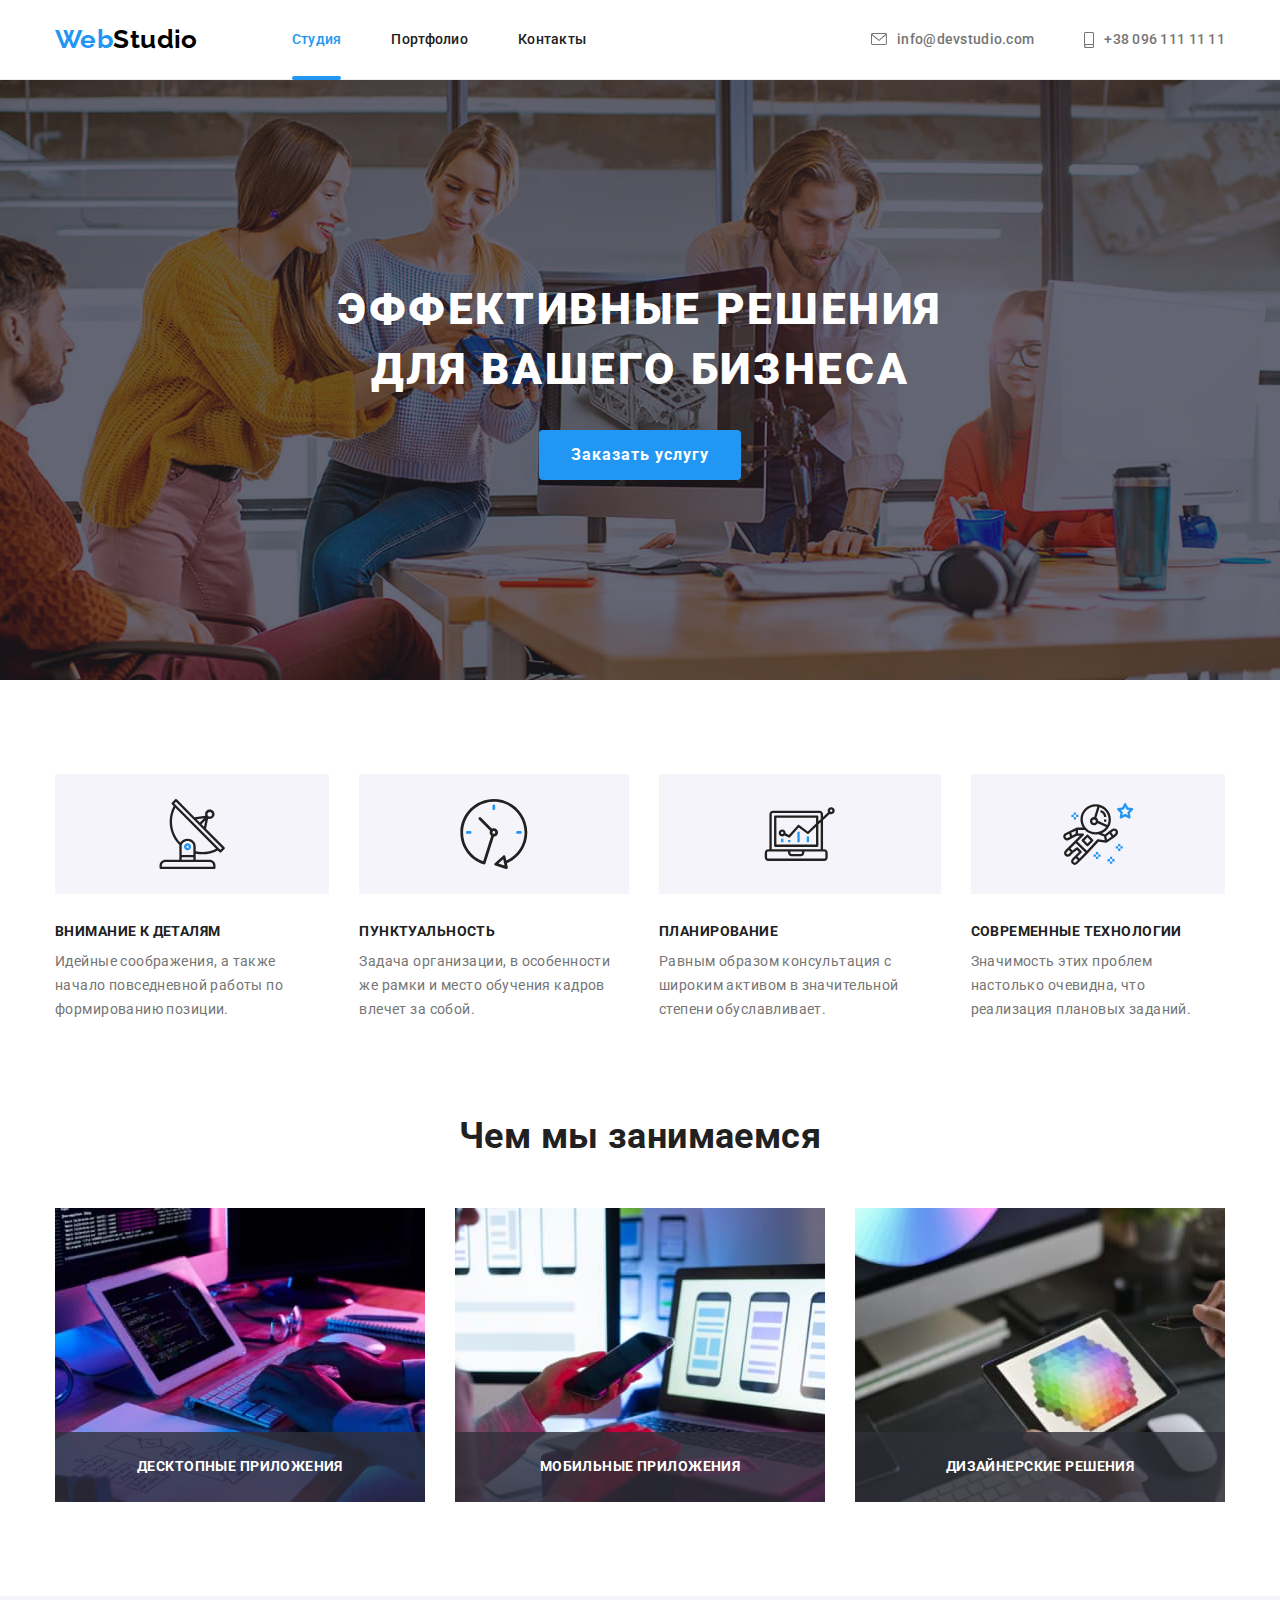
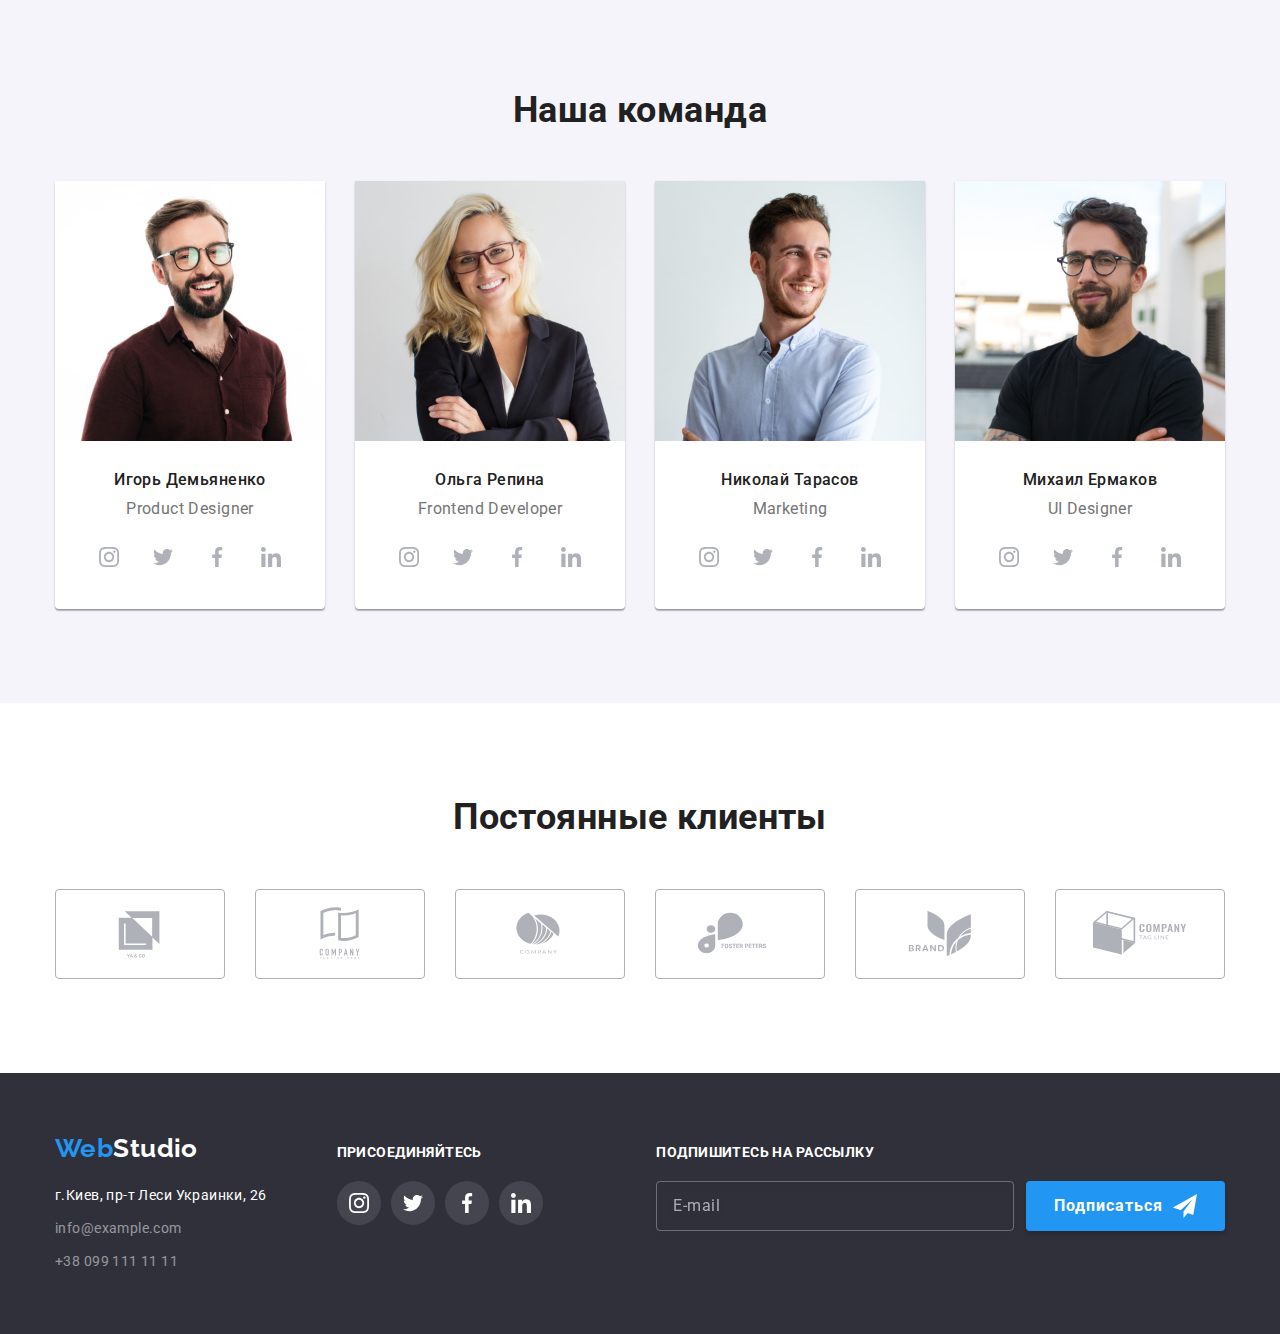
==== index.html @ a14e91e6 "vol1" ====
<!DOCTYPE html>
<html lang="ru">
  <head>
    <meta charset="UTF-8" />
    <meta http-equiv="X-UA-Compatible" content="IE=edge" />
    <meta name="viewport" content="width=device-width, initial-scale=1.0" />
    <title>Студия</title>

    <link rel="preconnect" href="https://fonts.googleapis.com" />
    <link rel="preconnect" href="https://fonts.gstatic.com" crossorigin />
    <link
      href="https://fonts.googleapis.com/css2?family=Raleway:wght@700&family=Roboto:wght@400;500;700;900&display=swap"
      rel="stylesheet"
    />

    <!-- Сначала нормализатор -->
    <link
      rel="stylesheet"
      href="https://cdnjs.cloudflare.com/ajax/libs/modern-normalize/1.0.0/modern-normalize.min.css"
    />

    <!-- Стили проекта -->
    <link rel="stylesheet" href="./css/main.min.css" />
  </head>

  <body>
    <!-- Шапка сайта -->
    <header class="header">
      <div class="container">
        <nav class="header__navbar">
          <a href="./index.html" class="logo"
            >Web<span class="logo__focus-modificator">Studio</span></a
          >
          <ul class="header__list">
            <li class="header__item">
              <a href="./index.html" class="header__link header__current-link ">Студия</a>
            </li>

            <li class="header__item">
              <a href="./portfolio.html" class="header__link ">Портфолио</a>
            </li>
            <li class="header__item">
              <a href="#" class="header__link">Контакты</a>
            </li>
          </ul>
        </nav>
        <ul class="header__contacts">
          <li>
            <a href="mailto:info@devstudio.com" class="header__contacts-link">
              <svg width="16" height="12" class="header__contacts-icon">
                <use href="./images/icons.svg#icon-mail"></use></svg
              >info@devstudio.com
            </a>
          </li>
          <li>
            <a href="tel:+380961111111" class="header__contacts-link">
              <svg width="10" height="16" class="header__contacts-icon">
                <use href="./images/icons.svg#icon-tel"></use></svg
              >+38 096 111 11 11
            </a>
          </li>
        </ul>
      </div>
    </header>

    <!-- Основной контент сайта-->
    <main>
      <!-- блок - Герой -->
      <section class="hero">
        <div class="container">
          <h1 class="hero__title">Эффективные решения<br />для вашего бизнеса</h1>
          <button type="button" class="hero__button" data-modal-open>Заказать услугу</button>
        </div>
      </section>
      <!-- Список преимуществ -->
      <section class="section">
        <div class="container">
          <h2 class="visually-hidden">Наши преимущества</h2>
          <ul class="advantages">
            <li class="advantages__item">
              <svg class="advantages__icon" width="70" height="70">
                <use href="./images/icons.svg#icon-antenna"></use>
              </svg>

              <h3 class="advantages__title">Внимание к деталям</h3>
              <p class="advantages__text">
                Идейные соображения, а также начало повседневной работы по формированию позиции.
              </p>
            </li>
            <li class="advantages__item">
              <svg class="advantages__icon" width="70" height="70">
                <use href="./images/icons.svg#icon-clock"></use>
              </svg>

              <h3 class="advantages__title">Пунктуальность</h3>
              <p class="advantages__text">
                Задача организации, в особенности же рамки и место обучения кадров влечет за собой.
              </p>
            </li>
            <li class="advantages__item">
              <svg class="advantages__icon" width="70" height="70">
                <use href="./images/icons.svg#icon-diagram"></use>
              </svg>

              <h3 class="advantages__title">Планирование</h3>
              <p class="advantages__text">
                Равным образом консультация с широким активом в значительной степени обуславливает.
              </p>
            </li>
            <li class="advantages__item">
              <svg class="advantages__icon" width="70" height="70">
                <use href="./images/icons.svg#icon-astronaut"></use>
              </svg>

              <h3 class="advantages__title">Современные технологии</h3>
              <p class="advantages__text">
                Значимость этих проблем настолько очевидна, что реализация плановых заданий.
              </p>
            </li>
          </ul>
        </div>
      </section>
      <!----------------------- Блок чем мы занимаемся ----------------------->
      <section class="section section__padding-modificator">
        <div class="container">
          <h2 class="section-title-h2">Чем мы занимаемся</h2>
          <ul class="expertise">
            <li class="expertise__item">
              <img
                src="./images/img-box1.jpg"
                alt="Программист работает за своим рабочим столом"
                width="370"
                class="expertise__img"
              />
              <div class="expertise__zone">
                <p class="expertise__text">Десктопные приложения</p>
              </div>
            </li>
            <li class="expertise__item">
              <img
                src="./images/img-box2.jpg"
                alt="web ui дизайнер разрабатывает приложение для смартфонов"
                width="370"
                class="expertise__img"
              />
              <div class="expertise__zone">
                <p class="expertise__text">Мобильные приложения</p>
              </div>
            </li>
            <li class="expertise__item">
              <img
                src="./images/img-box3.jpg"
                alt="Креативный веб дизайнер работает с цветовой палитрой на планшете"
                width="370"
                class="expertise__img"
              />
              <div class="expertise__zone">
                <p class="expertise__text">Дизайнерские решения</p>
              </div>
            </li>
          </ul>
        </div>
      </section>
      <!-- Наша команда -->
      <section class="section section__background-modificator">
        <div class="container">
          <h2 class="section-title-h2">Наша команда</h2>
          <ul class="team">
            <li class="team__box">
              <img src="./images/team-img1.jpg" alt="Игорь Демьяненко" width="270" height="260" />
              <div class="team__info-container">
                <h3 class="team__member">Игорь Демьяненко</h3>
                <p lang="en" class="team__position">Product Designer</p>
                <ul class="team__icons-social">
                  <li class="team__specific-icon-social">
                    <a href="#" class="team__link">
                      <svg width="20" height="20">
                        <use href="./images/icons.svg#icon-instagram"></use></svg
                    ></a>
                  </li>
                  <li class="team__specific-icon-social">
                    <a href="#" class="team__link">
                      <svg width="20" height="20">
                        <use
                          href="./images/icons.svg#icon-twitter"
                          width="20"
                          height="20"
                        ></use></svg
                    ></a>
                  </li>
                  <li class="team__specific-icon-social">
                    <a href="#" class="team__link">
                      <svg width="20" height="20">
                        <use
                          href="./images/icons.svg#icon-facebook"
                          width="20"
                          height="20"
                        ></use></svg
                    ></a>
                  </li>
                  <li class="team__specific-icon-social">
                    <a href="#" class="team__link">
                      <svg width="20" height="20">
                        <use
                          href="./images/icons.svg#icon-linkedin"
                          width="20"
                          height="20"
                        ></use></svg
                    ></a>
                  </li>
                </ul>
              </div>
            </li>
            <li class="team__box">
              <img src="./images/team-img2.jpg" alt="Ольга Репина" width="270" height="260" />
              <div class="team__info-container">
                <h3 class="team__member">Ольга Репина</h3>
                <p lang="en" class="team__position">Frontend Developer</p>
                <ul class="team__icons-social">
                  <li class="team__specific-icon-social">
                    <a href="#" class="team__link">
                      <svg width="20" height="20">
                        <use
                          href="./images/icons.svg#icon-instagram"
                          width="20"
                          height="20"
                        ></use></svg
                    ></a>
                  </li>
                  <li class="team__specific-icon-social">
                    <a href="#" class="team__link">
                      <svg width="20" height="20">
                        <use
                          href="./images/icons.svg#icon-twitter"
                          width="20"
                          height="20"
                        ></use></svg
                    ></a>
                  </li>
                  <li class="team__specific-icon-social">
                    <a href="#" class="team__link">
                      <svg width="20" height="20">
                        <use
                          href="./images/icons.svg#icon-facebook"
                          width="20"
                          height="20"
                        ></use></svg
                    ></a>
                  </li>
                  <li class="team__specific-icon-social">
                    <a href="#" class="team__link">
                      <svg width="20" height="20">
                        <use
                          href="./images/icons.svg#icon-linkedin"
                          width="20"
                          height="20"
                        ></use></svg
                    ></a>
                  </li>
                </ul>
              </div>
            </li>
            <li class="team__box">
              <img src="./images/team-img3.jpg" alt="Николай Тарасов" width="270" height="260" />
              <div class="team__info-container">
                <h3 class="team__member">Николай Тарасов</h3>
                <p lang="en" class="team__position">Marketing</p>
                <ul class="team__icons-social">
                  <li class="team__specific-icon-social">
                    <a href="#" class="team__link">
                      <svg width="20" height="20">
                        <use
                          href="./images/icons.svg#icon-instagram"
                          width="20"
                          height="20"
                        ></use></svg
                    ></a>
                  </li>
                  <li class="team__specific-icon-social">
                    <a href="#" class="team__link">
                      <svg width="20" height="20">
                        <use
                          href="./images/icons.svg#icon-twitter"
                          width="20"
                          height="20"
                        ></use></svg
                    ></a>
                  </li>
                  <li class="team__specific-icon-social">
                    <a href="#" class="team__link">
                      <svg width="20" height="20">
                        <use
                          href="./images/icons.svg#icon-facebook"
                          width="20"
                          height="20"
                        ></use></svg
                    ></a>
                  </li>
                  <li class="team__specific-icon-social">
                    <a href="#" class="team__link">
                      <svg width="20" height="20">
                        <use
                          href="./images/icons.svg#icon-linkedin"
                          width="20"
                          height="20"
                        ></use></svg
                    ></a>
                  </li>
                </ul>
              </div>
            </li>
            <li class="team__box">
              <img src="./images/team-img4.jpg" alt="Михаил Ермаков" width="270" height="260" />

              <div class="team__info-container">
                <h3 class="team__member">Михаил Ермаков</h3>
                <p lang="en" class="team__position">UI Designer</p>
                <ul class="team__icons-social">
                  <li class="team__specific-icon-social">
                    <a href="#" class="team__link">
                      <svg width="20" height="20">
                        <use
                          href="./images/icons.svg#icon-instagram"
                          width="20"
                          height="20"
                        ></use></svg
                    ></a>
                  </li>
                  <li class="team__specific-icon-social">
                    <a href="#" class="team__link">
                      <svg width="20" height="20">
                        <use
                          href="./images/icons.svg#icon-twitter"
                          width="20"
                          height="20"
                        ></use></svg
                    ></a>
                  </li>
                  <li class="team__specific-icon-social">
                    <a href="#" class="team__link">
                      <svg width="20" height="20">
                        <use
                          href="./images/icons.svg#icon-facebook"
                          width="20"
                          height="20"
                        ></use></svg
                    ></a>
                  </li>
                  <li class="team__specific-icon-social">
                    <a href="#" class="team__link">
                      <svg width="20" height="20">
                        <use
                          href="./images/icons.svg#icon-linkedin"
                          width="20"
                          height="20"
                        ></use></svg
                    ></a>
                  </li>
                </ul>
              </div>
            </li>
          </ul>
        </div>
      </section>

      <!-- Постоянные клиенты -->
      <section class="section">
        <div class="container">
          <h2 class="section-title-h2">Постоянные клиенты</h2>
          <ul class="clients">
            <li class="clients__item">
              <a href="#" class="clients__link">
                <svg class="clients__icon">
                  <use href="./images/icons.svg#icon-brand-1" v></use>
                </svg>
              </a>
            </li>
            <li class="clients__item">
              <a href="#" class="clients__link">
                <svg class="clients__icon">
                  <use href="./images/icons.svg#icon-brand-2"></use>
                </svg>
              </a>
            </li>
            <li class="clients__item">
              <a href="#" class="clients__link">
                <svg class="clients__icon">
                  <use href="./images/icons.svg#icon-brand-3"></use></svg
              ></a>
            </li>
            <li class="clients__item">
              <a href="#" class="clients__link">
                <svg class="clients__icon">
                  <use href="./images/icons.svg#icon-brand-4"></use></svg
              ></a>
            </li>
            <li class="clients__item">
              <a href="#" class="clients__link">
                <svg class="clients__icon">
                  <use href="./images/icons.svg#icon-brand-5"></use></svg
              ></a>
            </li>
            <li class="clients__item">
              <a href="#" class="clients__link">
                <svg class="clients__icon">
                  <use href="./images/icons.svg#icon-brand-6"></use></svg
              ></a>
            </li>
          </ul>
        </div>
      </section>
    </main>
    <!-- Подвал сайта-->
    <footer class="footer">
      <div class="container">
        <div class="footer__logo-contacts-container">
          <!-- Ссылка на логотипе -->
          <a href="./index.html" class="logo"
            >Web<span class="logo__focus-footer-modificator">Studio</span></a
          >

          <!-- Список контактов -->
          <address class="footer__contacts-container">
            <ul class="footer__contacts">
              <li>
                <a
                  href="https://goo.gl/maps/yVwEfMBPueP3HSLU8"
                  target="_blank"
                  rel="noreferrer noopener"
                  class="footer__adress"
                  >г.Киев, пр-т Леси Украинки, 26</a
                >
              </li>
              <li><a href="mailto:info@example.com" class="footer__mail">info@example.com</a></li>
              <li><a href="tel:+380991111111" class="footer__tel">+38 099 111 11 11</a></li>
            </ul>
          </address>
        </div>
        <div class="footer__social-block">
          <p class="footer__social-title">присоединяйтесь</p>
          <ul class="footer__icons-social">
            <li>
              <a href="#" class="footer__icon-social">
                <svg width="20" height="20">
                  <use href="./images/icons.svg#icon-instagram"></use></svg
              ></a>
            </li>
            <li>
              <a href="#" class="footer__icon-social">
                <svg width="20" height="20">
                  <use href="./images/icons.svg#icon-twitter"></use></svg
              ></a>
            </li>
            <li>
              <a href="#" class="footer__icon-social">
                <svg width="20" height="20">
                  <use href="./images/icons.svg#icon-facebook"></use></svg
              ></a>
            </li>
            <li>
              <a href="#" class="footer__icon-social">
                <svg width="20" height="20">
                  <use href="./images/icons.svg#icon-linkedin"></use></svg
              ></a>
            </li>
          </ul>
        </div>
        <div class="footer__subscribe-form">
          <p class="footer__social-title">Подпишитесь на рассылку</p>
          <form class="footer__signup-form" name="signup_form" autocomplete="on">
            <input
              class="footer__email-input"
              type="email"
              name="email"
              placeholder="E-mail"
              required
            />

            <button class="footer__submit-button" type="submit">
              Подписаться<svg width="24" height="24">
                <use href="./images/icons.svg#icon-send"></use>
              </svg>
            </button>
          </form>
        </div>
      </div>
    </footer>

    <!-- modal -->

    <div class="backdrop is-hidden" data-modal>
      <div class="modal">
        <button class="modal__button-close" data-modal-close>
          <svg width="14" height="14">
            <use href="./images/icons.svg#icon-vector"></use>
          </svg>
        </button>

        <div class="modal__container" role="group">
          <p class="modal__title">Оставьте свои данные, мы вам перезвоним</p>

          <form class="modal__form" name="modal-form" autocomplete="off">
            <label class="modal__input-label">
              Имя
              <div class="modal__input-div">
                <input class="modal__form-input" type="text" name="name" required />
                <svg class="modal__input-icon" width="18" height="18">
                  <use href="./images/icons.svg#icon-person-modal"></use>
                </svg>
              </div>
            </label>

            <label class="modal__input-label">
              Телефон
              <div class="modal__input-div">
                <input class="modal__form-input" type="tel" name="tel" required />
                <svg class="modal__input-icon" width="18" height="18">
                  <use href="./images/icons.svg#icon-phone-modal"></use>
                </svg>
              </div>
            </label>

            <label class="modal__input-label">
              Почта
              <div class="modal__input-div">
                <input class="modal__form-input" type="email" name="email" required />
                <svg class="modal__input-icon" width="18" height="18">
                  <use href="./images/icons.svg#icon-email-modal"></use>
                </svg>
              </div>
            </label>

            <label class="modal__input-label">
              Комментарий
              <textarea
                class="modal__input-textarea modal__form-input"
                name="comment"
                rows="5"
                placeholder="Введите текст"
                required
              ></textarea>
            </label>

            <label class="modal__checkbox-terms">
              <input
                type="checkbox"
                class="modal__checkbox"
                name="terms-of-agreement"
                value="terms-of-agreement"
                required
              />
              <span class="modal__checkbox-icon"> </span>

              <p>
                Соглашаюсь с рассылкой и принимаю
                <a href="#" class="modal__checkbox-terms-link">Условия договора</a>
              </p>
            </label>
            <div class="modal__button-container">
              <button class="footer__submit-button" type="submit">Отправить</button>
            </div>
          </form>
        </div>
      </div>
    </div>
    <script src="./js/modal.js"></script>
  </body>
</html>
---- css/main.min.css ----
:root{--title-text-color: #212121;--logo-black-color: #000;--main-text-color: #757575;--blue-color: #2196f3;--blue-color-hover: #188ce8;--white-color: #fff;--secondary-background-color: #f5f4fa;--hero-background-color: #2f303a;--footer-background-color: #2f303a;--footer-contacts-text-color: rgba(255, 255, 255, 0.5);--filter-background-color: #f5f4fa;--portfolio-border-color: #eee;--light-gray-color: #afb1b8;--main-font: "Roboto", sans-serif;--timing-function: cubic-bezier(0.4, 0, 0.2, 1)}.visually-hidden{position:absolute;width:1px;height:1px;margin:-1px;border:0;padding:0;white-space:nowrap;-webkit-clip-path:inset(100%);clip-path:inset(100%);clip:rect(0 0 0 0);overflow:hidden}h1,h2,h3,h4,h5,h6,p,ul{margin:0;padding:0}img,svg{display:block;max-width:100%;height:auto}a{text-decoration:none;cursor:pointer}ul{list-style:none;padding-left:0;margin:0}button{display:block;margin:0 auto;cursor:pointer;border:none;border-radius:4px}.container{width:1200px;margin:0 auto;padding:0 15px}.section{padding-top:94px;padding-bottom:94px}.section__padding-modificator{padding-top:0}.section__background-modificator{background-color:var(--secondary-background-color)}body{background:var(--white-color);color:var(--main-text-color);font-family:var(--main-font);letter-spacing:.03em;font-size:14px}.section-title-h2{font-weight:700;font-size:36px;line-height:1.16;text-align:center;color:var(--title-text-color);margin-bottom:50px;justify-content:center}.backdrop.is-hidden{opacity:0;pointer-events:none;visibility:hidden}.backdrop.is-hidden .modal{transform:scale(1.2)}.backdrop{position:fixed;top:0;left:0;height:100%;width:100%;visibility:visible;display:flex;align-items:center;justify-content:center;background-color:rgba(0,0,0,.2);opacity:1;transition:opacity 250ms var(--timing-function),visibility 250ms cubic-bezier(0.4, 0, 0.2, 1)}.modal{position:relative;width:528px;height:581px;transform:scale(1);background-color:var(--white-color);box-shadow:0px 1px 3px rgba(0,0,0,.12),0px 1px 1px rgba(0,0,0,.14),0px 2px 1px rgba(0,0,0,.2);border-radius:4px;transition:transform 250ms cubic-bezier(0.4, 0, 0.2, 1)}.modal__title{font-family:var(--main-font);font-weight:700;font-size:20px;line-height:23px;text-align:center;letter-spacing:.03em;color:var(--title-text-color);margin-bottom:12px}.modal__button-close{position:absolute;top:8px;right:8px;display:flex;justify-content:center;align-items:center;width:30px;height:30px;background-color:var(--white-color);border:2px solid rgba(0,0,0,.1);border-radius:50%;cursor:pointer;fill:currentColor;transition:color 250ms cubic-bezier(0.4, 0, 0.2, 1)}.modal__button-close:hover,.modal__button-close:focus{color:var(--blue-color)}.modal__container{display:flex;flex-direction:column;padding:40px}.modal__form{display:flex;flex-direction:column}.modal__form .modal__input-label{display:flex;flex-direction:column;gap:4px;margin-bottom:10px;font-family:var(--main-font);font-size:12px;line-height:1.16;letter-spacing:.01em;color:var(--main-text-color)}.modal__form-input{width:100%;border:1px solid rgba(33,33,33,.2);border-radius:4px;transition:border 250ms cubic-bezier(0.4, 0, 0.2, 1)}.modal__form-input:hover,.modal__form-input:focus{border:1px solid var(--blue-color);outline:none}.modal__form-input:hover+.modal__input-icon,.modal__form-input:focus+.modal__input-icon{color:var(--blue-color)}.modal__input-div .modal__form-input{height:40px;padding-left:42px}.modal__input-div{position:relative;display:flex;align-items:center;color:var(--title-text-color);transition:color 250ms cubic-bezier(0.4, 0, 0.2, 1)}.modal__input-div:hover,.modal__input-div:focus{color:var(--blue-color)}.modal__form .modal__input-icon{position:absolute;margin-left:12px;fill:currentColor;transition:color 250ms cubic-bezier(0.4, 0, 0.2, 1)}.modal__input-textarea.modal__form-input{padding:12px 16px;resize:none;height:120px}.modal__input-textarea.modal__form-input::-moz-placeholder{font-size:12px;line-height:1.17;letter-spacing:.01em;color:rgba(117,117,117,.5)}.modal__input-textarea.modal__form-input:-ms-input-placeholder{font-size:12px;line-height:1.17;letter-spacing:.01em;color:rgba(117,117,117,.5)}.modal__input-textarea.modal__form-input::placeholder{font-size:12px;line-height:1.17;letter-spacing:.01em;color:rgba(117,117,117,.5)}.modal__checkbox{position:absolute;-webkit-appearance:none;-moz-appearance:none;appearance:none}.modal__checkbox-terms{position:relative;display:flex;flex-direction:row;justify-content:center;align-items:center;font-family:var(--main-font);line-height:1.71;margin-top:10px;margin-bottom:30px;color:#757575}.modal__checkbox-icon{display:inline-block;width:16px;height:15px;border:2px solid #212121;border-radius:2px;margin-right:7px;color:var(--title-text-color)}.modal__checkbox:checked+.modal__checkbox-icon{background-image:url(../images/checked.svg);background-position:center;background-repeat:no-repeat;background-color:var(--blue-color);background-origin:border-box;border-color:var(--blue-color);fill:var(--white-color)}.modal__checkbox-terms-link{color:var(--blue-color);text-decoration:underline}.modal__button-container{display:flex;justify-content:center;align-items:center}.modal__button-container .footer__submit-button{padding:10px 55px}.footer__subscribe-form{margin-left:auto}.footer__signup-form{display:flex;gap:12px}.footer__signup-form input:focus{border:1px solid var(--blue-color)}.footer__email-input{height:50px;width:358px;font-size:16px;line-height:1.25;letter-spacing:.03em;border:1px solid rgba(255,255,255,.3);filter:drop-shadow(0px 4px 4px rgba(0, 0, 0, 0.15));border-radius:4px;color:var(--white-color);padding-left:16px;background:rgba(0,0,0,0)}.footer__email-input::-moz-placeholder{font-family:var(--main-font);font-size:16px;line-height:1.25;letter-spacing:.03em;color:rgba(255,255,255,.6)}.footer__email-input:-ms-input-placeholder{font-family:var(--main-font);font-size:16px;line-height:1.25;letter-spacing:.03em;color:rgba(255,255,255,.6)}.footer__email-input::placeholder{font-family:var(--main-font);font-size:16px;line-height:1.25;letter-spacing:.03em;color:rgba(255,255,255,.6)}.footer__submit-button{display:flex;justify-content:center;align-items:center;gap:10px;max-width:200px;font-family:var(--main-font);font-weight:700;font-size:16px;line-height:1.88;letter-spacing:.06em;padding:10px 28px;cursor:pointer;border:none;background-color:var(--blue-color);box-shadow:0px 4px 4px rgba(0,0,0,.15);border-radius:4px;color:var(--white-color);transition:background-color 250ms cubic-bezier(0.4, 0, 0.2, 1)}.footer__submit-button:hover,.footer__submit-button:focus{background-color:var(--blue-color-hover)}.footer__subscribe-form svg{fill:currentColor}.logo{font-family:"Raleway",sans-serif;font-weight:700;font-size:26px;line-height:1.2;color:var(--blue-color);text-decoration:none}.logo__focus-modificator{color:var(--logo-black-color)}.logo__focus-footer-modificator{color:var(--white-color)}.header{position:relative;border-bottom:1px solid #ececec;display:flex;height:80px}.header .container{display:flex;justify-content:space-between;align-items:center}.header__navbar{display:flex;align-items:center;gap:94px}.header__list{display:flex;gap:50px}.header__list .header__item{position:relative;height:79px;display:flex;align-items:center}.header__list .header__link{font-weight:500;font-size:14px;line-height:1.14;letter-spacing:.02em;color:var(--title-text-color);text-decoration:none;padding:32px 0;transition:color 250ms var(--timing-function)}.header__list .header__link:hover,.header__list .header__link:focus{color:var(--blue-color)}.header__list .header__link::after{position:absolute;bottom:-1px;left:0;content:"";width:100%;height:4px;border-radius:2px;background-color:var(--blue-color);pointer-events:none;opacity:0}.header__list .header__link.header__current-link{color:var(--blue-color)}.header__list .header__link.header__current-link::after{opacity:1}.header__contacts{display:flex;margin-left:auto;gap:50px}.header__contacts .header__contacts-link{display:flex;align-items:center;gap:10px;color:var(--main-text-color);font-weight:500;font-size:14px;line-height:1.14;letter-spacing:.02em;padding:32px 0;transition:color 250ms var(--timing-function)}.header__contacts .header__contacts-link:hover,.header__contacts .header__contacts-link:focus{color:var(--blue-color)}.header__contacts .header__contacts-icon{fill:currentColor}.hero{padding-top:200px;padding-bottom:200px;height:600px;max-width:1600px;margin:0 auto;text-align:center;background-image:linear-gradient(to right, rgba(47, 48, 58, 0.4), rgba(47, 48, 58, 0.4)),url(../images/hero-background.jpg);background-color:var(--hero-background-color);background-repeat:no-repeat;background-position:center;background-size:cover}.hero__title{font-weight:900;font-size:44px;line-height:1.36;letter-spacing:.06em;text-transform:uppercase;color:var(--white-color);margin-bottom:30px}.hero__button{min-width:200px;min-height:50px;padding:10px 32px;font-family:var(--main-font);font-weight:700;font-size:16px;line-height:1.88;text-align:center;letter-spacing:.06em;background-color:var(--blue-color);color:var(--white-color);transition:background-color 250ms var(--timing-function)}.hero__button__button:hover,.hero__button__button:focus{background-color:var(--blue-color-hover)}.expertise{display:flex;gap:30px}.expertise__img{display:flex;width:370px}.expertise__item{position:relative}.expertise__zone{position:absolute;display:flex;align-items:center;justify-content:center;bottom:0;left:0;content:"";width:100%;height:70px;background-color:rgba(47,48,58,.8)}.expertise__text{text-align:center;color:var(--white-color);font-family:var(--main-font);font-weight:700;line-height:1.14;text-transform:uppercase}.advantages{display:flex;gap:30px;justify-content:space-between}.advantages__icon{display:flex;justify-content:center;align-items:center;height:120px;width:100%;padding:25px 0;background-color:var(--filter-background-color);margin-bottom:30px}.advantages__title{font-weight:700;font-size:14px;line-height:1.14;text-transform:uppercase;color:var(--title-text-color);margin-bottom:10px}.advantages__text{color:var(--main-text-color);font-size:14px;line-height:1.71}.team{display:flex;gap:30px}.team__box{background-color:var(--white-color);box-shadow:0px 1px 3px rgba(0,0,0,.12),0px 1px 1px rgba(0,0,0,.14),0px 2px 1px rgba(0,0,0,.2);border-radius:0px 0px 4px 4px}.team__info-container{text-align:center;padding:30px 0}.team__member{font-weight:500;font-size:16px;line-height:1.18;margin-bottom:10px;text-align:center;color:var(--title-text-color)}.team__position{font-size:16px;line-height:1.18;text-align:center;color:var(--main-text-color)}.team__icons-social{display:flex;justify-content:center;gap:10px;margin-top:16px}.team__specific-icon-social{width:44px;height:44px}.team__link{width:44px;height:44px;border-radius:50%;color:var(--light-gray-color);display:flex;justify-content:center;align-items:center;fill:currentColor;transition:background-color 250ms var(--timing-function),color 250ms var(--timing-function)}.team__link:focus,.team__link:hover{background-color:var(--blue-color);color:var(--white-color)}.clients{display:flex;justify-content:space-between;align-items:center;gap:30px}.clients__link{width:170px;height:90px;color:var(--light-gray-color);display:flex;justify-content:center;align-items:center;border:1px solid var(--light-gray-color);border-radius:4px;transition:border-color 250ms var(--timing-function),color 250ms var(--timing-function)}.clients__link:hover,.clients__link:focus{color:var(--blue-color);border-color:var(--blue-color)}.clients__icon{width:106px;height:60px;fill:currentColor}.portfolio__cards{display:flex;flex-wrap:wrap;gap:30px}.portfolio__item{position:relative;width:370px}.portfolio__link{display:flex;flex-direction:column;width:370px;cursor:pointer;transition:box-shadow 250ms var(--timing-function)}.portfolio__link:hover,.portfolio__link:focus{box-shadow:0px 1px 1px rgba(0,0,0,.12),0px 4px 4px rgba(0,0,0,.06),1px 4px 6px rgba(0,0,0,.16)}.portfolio__img{display:block;overflow:hidden}.portfolio__link-container{position:relative;overflow:hidden}.portfolio__hover-container{position:absolute;display:flex;align-items:center;justify-content:center;top:0;left:0;content:"";width:100%;height:100%;background-color:rgba(33,150,243,.9);transform:translateY(calc(100% + 1px));transition:opacity 250ms var(--timing-function),transform 250ms var(--timing-function)}.portfolio__link:hover .portfolio__hover-container,.portfolio__link:focus .portfolio__hover-container{transform:translateY(0)}.portfolio__item-text-area{display:flex;flex-direction:column;padding:20px 24px;border:1px solid var(--portfolio-border-color);border-top:none}.portfolio__hover-text{text-align:center;color:var(--white-color);font-family:var(--main-font);font-size:18px;line-height:1.56;text-decoration:none;padding-right:24px;padding-left:24px}.portfolio__title{font-weight:700;font-size:18px;line-height:2;letter-spacing:.06em;margin-bottom:4px;color:var(--title-text-color)}.portfolio__text{font-size:16px;line-height:1.88;color:var(--main-text-color)}.portfolio__radio-buttons{display:flex;justify-content:center;gap:8px;margin-bottom:50px}.portfolio__radio-button{background-color:var(--filter-background-color);color:var(--title-text-color);padding:6px 22px;font-family:var(--main-font);font-weight:500;font-size:16px;line-height:1.62;border-color:var(--filter-background-color);text-align:center;letter-spacing:.03em;transition:background-color 250ms var(--timing-function),color 250ms var(--timing-function),box-shadow 250ms var(--timing-function)}.portfolio__radio-button.active{background-color:var(--blue-color);color:var(--white-color);box-shadow:0px 3px 1px rgba(0,0,0,.1),0px 1px 2px rgba(0,0,0,.08),0px 2px 2px rgba(0,0,0,.12)}.portfolio__radio-button:hover,.portfolio__radio-button:focus{background-color:var(--blue-color);color:var(--white-color);box-shadow:0px 3px 1px rgba(0,0,0,.1),0px 1px 2px rgba(0,0,0,.08),0px 2px 2px rgba(0,0,0,.12)}.footer{background-color:var(--footer-background-color);padding:60px 0}.footer .container{display:flex;align-items:baseline}.footer__contacts{display:flex;flex-direction:column;gap:9px;margin-top:20px;text-decoration:none;line-height:1.71;font-style:normal;transition:color 250ms var(--timing-function)}.footer__adress{color:var(--white-color)}.footer__mail,.footer__tel{color:var(--footer-contacts-text-color);transition:color 250ms var(--timing-function)}.footer__address:hover,.footer__mail:hover,.footer__tel:hover,.footer__address:focus,.footer__mail:focus,.footer__tel:focus{color:var(--blue-color)}.footer__social-block{margin-left:70px}.footer__icons-social{display:flex;gap:10px}.footer__icons-social svg{fill:var(--white-color)}.footer__icon-social{display:flex;justify-content:center;align-items:center;width:44px;height:44px;background-color:rgba(255,255,255,.1);border-radius:50%;transition:background-color 250ms var(--timing-function)}.footer__icon-social:focus,.footer__icon-social:hover{background-color:var(--blue-color)}.footer__social-title{margin-bottom:20px;font-weight:700;line-height:1.14;text-transform:uppercase;color:var(--white-color)}/*# sourceMappingURL=main.min.css.map */
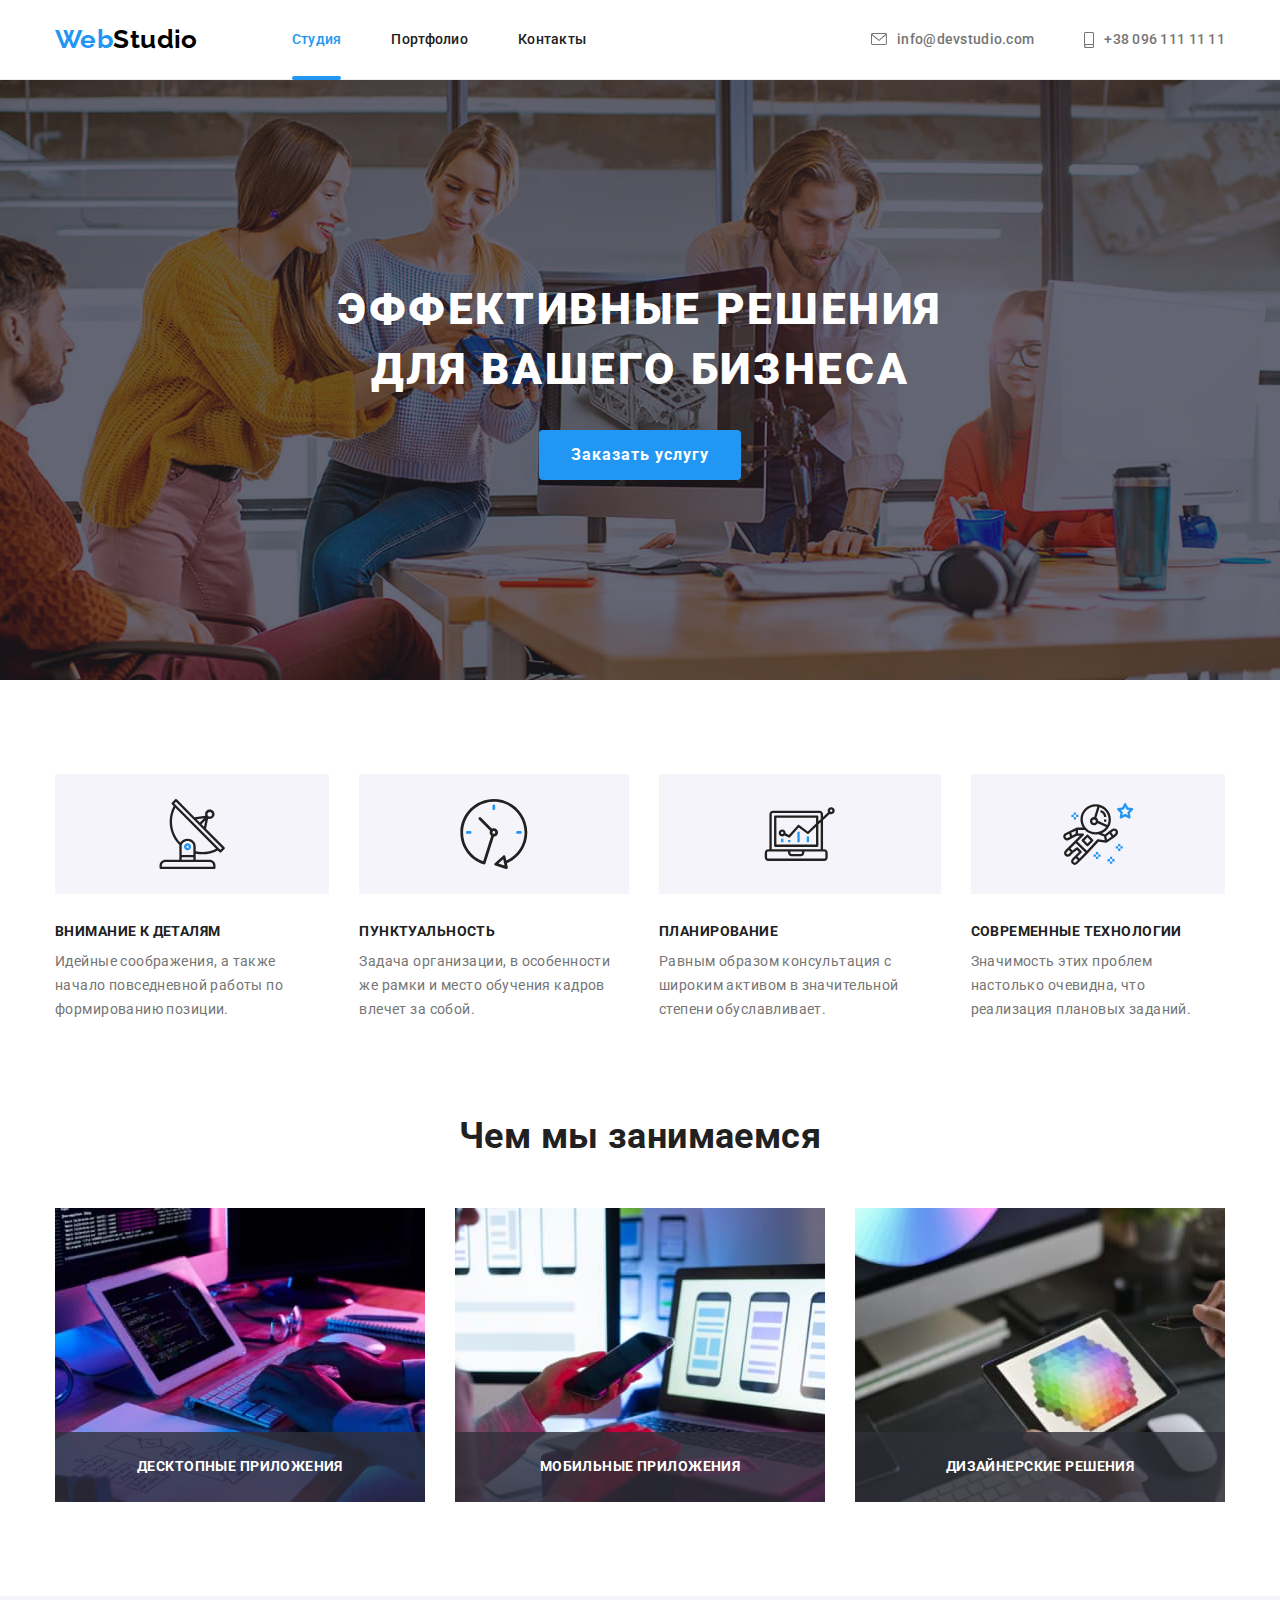
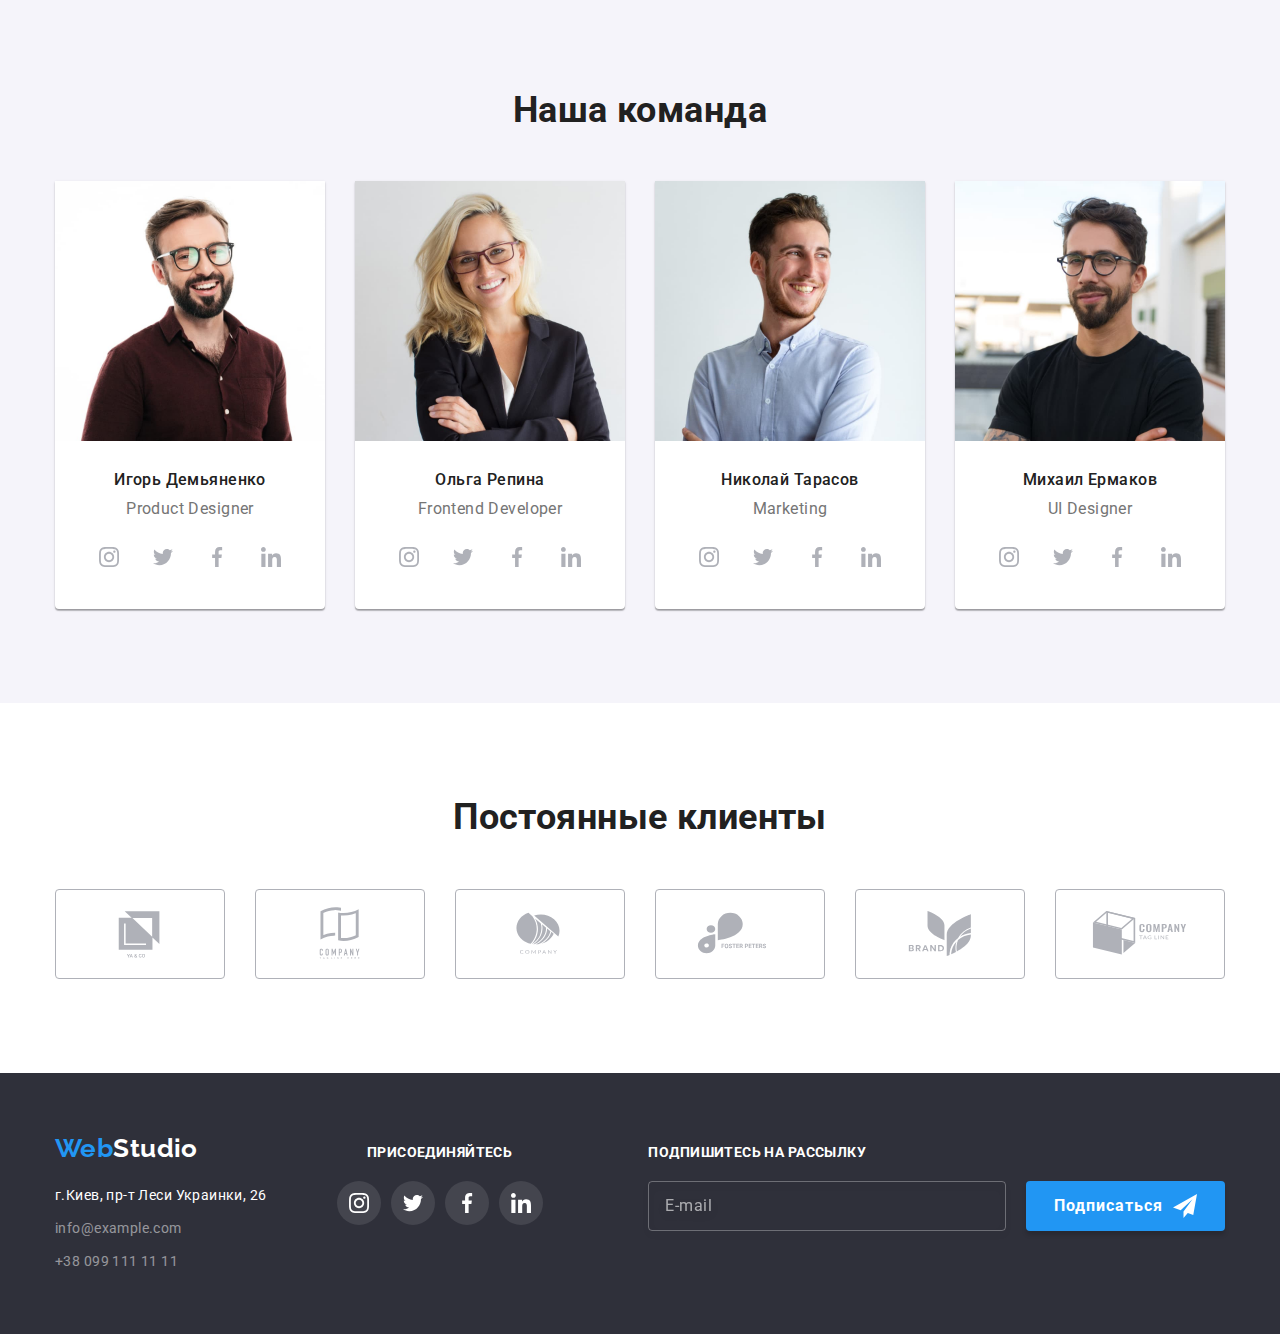
==== commit ebbd90e2: "vol-1" ====
--- a/index.html
+++ b/index.html
@@ -121,13 +121,13 @@
         </div>
       </section>
       <!----------------------- Блок чем мы занимаемся ----------------------->
-      <section class="section section__padding-modificator">
+      <section class="section section__padding-modificator expertise-section">
         <div class="container">
           <h2 class="section-title-h2">Чем мы занимаемся</h2>
           <ul class="expertise">
             <li class="expertise__item">
               <img
-                src="./images/img-box1.jpg"
+                src="./images/desktop/img-box1.jpg"
                 alt="Программист работает за своим рабочим столом"
                 width="370"
                 class="expertise__img"
@@ -138,7 +138,7 @@
             </li>
             <li class="expertise__item">
               <img
-                src="./images/img-box2.jpg"
+                src="./images/desktop/img-box2.jpg"
                 alt="web ui дизайнер разрабатывает приложение для смартфонов"
                 width="370"
                 class="expertise__img"
@@ -149,7 +149,7 @@
             </li>
             <li class="expertise__item">
               <img
-                src="./images/img-box3.jpg"
+                src="./images/desktop/img-box3.jpg"
                 alt="Креативный веб дизайнер работает с цветовой палитрой на планшете"
                 width="370"
                 class="expertise__img"
@@ -167,7 +167,17 @@
           <h2 class="section-title-h2">Наша команда</h2>
           <ul class="team">
             <li class="team__box">
-              <img src="./images/team-img1.jpg" alt="Игорь Демьяненко" width="270" height="260" />
+              <!-- <img src="./images/team-img1.jpg" alt="Игорь Демьяненко"  /> -->
+              <picture>
+                <source media="(min-width: 1200px)"
+                        srcset="./images/desktop/team-img1.jpg 1x, ./images/desktop/team-img1@2x.jpg 2x" />
+                <source media="(min-width: 768px) and (max-width: 1199px)"
+                        srcset="./images/tablet/team-img1.jpg 1x, ./images/tablet/team-img1@2x.jpg 2x" />
+                <source media="(max-width: 767px)"
+                        srcset="./images/mobile/team-img1.jpg 1x, ./images/mobile/team-img1@2x.jpg 2x" />
+                <img src="./images/desktop/team-img1.jpg"
+                     alt="Фото Игорь Демьяненко" />
+            </picture>
               <div class="team__info-container">
                 <h3 class="team__member">Игорь Демьяненко</h3>
                 <p lang="en" class="team__position">Product Designer</p>
@@ -212,7 +222,17 @@
               </div>
             </li>
             <li class="team__box">
-              <img src="./images/team-img2.jpg" alt="Ольга Репина" width="270" height="260" />
+              <!-- <img src="./images/team-img2.jpg" alt="Ольга Репина"  /> -->
+              <picture>
+                <source media="(min-width: 1200px)"
+                        srcset="./images/desktop/team-img2.jpg 1x, ./images/desktop/team-img2@2x.jpg 2x" />
+                <source media="(min-width: 768px) and (max-width: 1199px)"
+                        srcset="./images/tablet/team-img2.jpg 1x, ./images/tablet/team-img2@2x.jpg 2x" />
+                <source media="(max-width: 767px)"
+                        srcset="./images/mobile/team-img2.jpg 1x, ./images/mobile/team-img2@2x.jpg 2x" />
+                <img src="./images/desktop/team-img2.jpg"
+                     alt="Фото Ольга Репина" />
+            </picture>
               <div class="team__info-container">
                 <h3 class="team__member">Ольга Репина</h3>
                 <p lang="en" class="team__position">Frontend Developer</p>
@@ -261,7 +281,17 @@
               </div>
             </li>
             <li class="team__box">
-              <img src="./images/team-img3.jpg" alt="Николай Тарасов" width="270" height="260" />
+              <!-- <img src="./images/team-img3.jpg" alt="Николай Тарасов"  /> -->
+              <picture>
+                <source media="(min-width: 1200px)"
+                        srcset="./images/desktop/team-img3.jpg 1x, ./images/desktop/team-img3@2x.jpg 2x" />
+                <source media="(min-width: 768px) and (max-width: 1199px)"
+                        srcset="./images/tablet/team-img3.jpg 1x, ./images/tablet/team-img3@2x.jpg 2x" />
+                <source media="(max-width: 767px)"
+                        srcset="./images/mobile/team-img3.jpg 1x, ./images/mobile/team-img3@2x.jpg 2x" />
+                <img src="./images/desktop/team-img3.jpg"
+                     alt="Фото Николай Тарасов" />
+            </picture>
               <div class="team__info-container">
                 <h3 class="team__member">Николай Тарасов</h3>
                 <p lang="en" class="team__position">Marketing</p>
@@ -310,8 +340,17 @@
               </div>
             </li>
             <li class="team__box">
-              <img src="./images/team-img4.jpg" alt="Михаил Ермаков" width="270" height="260" />
-
+              <!-- <img src="./images/team-img4.jpg" alt="Михаил Ермаков"  /> -->
+              <picture>
+                <source media="(min-width: 1200px)"
+                        srcset="./images/desktop/team-img4.jpg 1x, ./images/desktop/team-img4@2x.jpg 2x" />
+                <source media="(min-width: 768px) and (max-width: 1199px)"
+                        srcset="./images/tablet/team-img4.jpg 1x, ./images/tablet/team-img4@2x.jpg 2x" />
+                <source media="(max-width: 767px)"
+                        srcset="./images/mobile/team-img4.jpg 1x, ./images/mobile/team-img4@2x.jpg 2x" />
+                <img src="./images/desktop/team-img4.jpg"
+                     alt="Фото Михаил Ермаков" />
+            </picture>
               <div class="team__info-container">
                 <h3 class="team__member">Михаил Ермаков</h3>
                 <p lang="en" class="team__position">UI Designer</p>
--- a/css/main.min.css
+++ b/css/main.min.css
@@ -1 +1 @@
-:root{--title-text-color: #212121;--logo-black-color: #000;--main-text-color: #757575;--blue-color: #2196f3;--blue-color-hover: #188ce8;--white-color: #fff;--secondary-background-color: #f5f4fa;--hero-background-color: #2f303a;--footer-background-color: #2f303a;--footer-contacts-text-color: rgba(255, 255, 255, 0.5);--filter-background-color: #f5f4fa;--portfolio-border-color: #eee;--light-gray-color: #afb1b8;--main-font: "Roboto", sans-serif;--timing-function: cubic-bezier(0.4, 0, 0.2, 1)}.visually-hidden{position:absolute;width:1px;height:1px;margin:-1px;border:0;padding:0;white-space:nowrap;-webkit-clip-path:inset(100%);clip-path:inset(100%);clip:rect(0 0 0 0);overflow:hidden}h1,h2,h3,h4,h5,h6,p,ul{margin:0;padding:0}img,svg{display:block;max-width:100%;height:auto}a{text-decoration:none;cursor:pointer}ul{list-style:none;padding-left:0;margin:0}button{display:block;margin:0 auto;cursor:pointer;border:none;border-radius:4px}.container{width:1200px;margin:0 auto;padding:0 15px}.section{padding-top:94px;padding-bottom:94px}.section__padding-modificator{padding-top:0}.section__background-modificator{background-color:var(--secondary-background-color)}body{background:var(--white-color);color:var(--main-text-color);font-family:var(--main-font);letter-spacing:.03em;font-size:14px}.section-title-h2{font-weight:700;font-size:36px;line-height:1.16;text-align:center;color:var(--title-text-color);margin-bottom:50px;justify-content:center}.backdrop.is-hidden{opacity:0;pointer-events:none;visibility:hidden}.backdrop.is-hidden .modal{transform:scale(1.2)}.backdrop{position:fixed;top:0;left:0;height:100%;width:100%;visibility:visible;display:flex;align-items:center;justify-content:center;background-color:rgba(0,0,0,.2);opacity:1;transition:opacity 250ms var(--timing-function),visibility 250ms cubic-bezier(0.4, 0, 0.2, 1)}.modal{position:relative;width:528px;height:581px;transform:scale(1);background-color:var(--white-color);box-shadow:0px 1px 3px rgba(0,0,0,.12),0px 1px 1px rgba(0,0,0,.14),0px 2px 1px rgba(0,0,0,.2);border-radius:4px;transition:transform 250ms cubic-bezier(0.4, 0, 0.2, 1)}.modal__title{font-family:var(--main-font);font-weight:700;font-size:20px;line-height:23px;text-align:center;letter-spacing:.03em;color:var(--title-text-color);margin-bottom:12px}.modal__button-close{position:absolute;top:8px;right:8px;display:flex;justify-content:center;align-items:center;width:30px;height:30px;background-color:var(--white-color);border:2px solid rgba(0,0,0,.1);border-radius:50%;cursor:pointer;fill:currentColor;transition:color 250ms cubic-bezier(0.4, 0, 0.2, 1)}.modal__button-close:hover,.modal__button-close:focus{color:var(--blue-color)}.modal__container{display:flex;flex-direction:column;padding:40px}.modal__form{display:flex;flex-direction:column}.modal__form .modal__input-label{display:flex;flex-direction:column;gap:4px;margin-bottom:10px;font-family:var(--main-font);font-size:12px;line-height:1.16;letter-spacing:.01em;color:var(--main-text-color)}.modal__form-input{width:100%;border:1px solid rgba(33,33,33,.2);border-radius:4px;transition:border 250ms cubic-bezier(0.4, 0, 0.2, 1)}.modal__form-input:hover,.modal__form-input:focus{border:1px solid var(--blue-color);outline:none}.modal__form-input:hover+.modal__input-icon,.modal__form-input:focus+.modal__input-icon{color:var(--blue-color)}.modal__input-div .modal__form-input{height:40px;padding-left:42px}.modal__input-div{position:relative;display:flex;align-items:center;color:var(--title-text-color);transition:color 250ms cubic-bezier(0.4, 0, 0.2, 1)}.modal__input-div:hover,.modal__input-div:focus{color:var(--blue-color)}.modal__form .modal__input-icon{position:absolute;margin-left:12px;fill:currentColor;transition:color 250ms cubic-bezier(0.4, 0, 0.2, 1)}.modal__input-textarea.modal__form-input{padding:12px 16px;resize:none;height:120px}.modal__input-textarea.modal__form-input::-moz-placeholder{font-size:12px;line-height:1.17;letter-spacing:.01em;color:rgba(117,117,117,.5)}.modal__input-textarea.modal__form-input:-ms-input-placeholder{font-size:12px;line-height:1.17;letter-spacing:.01em;color:rgba(117,117,117,.5)}.modal__input-textarea.modal__form-input::placeholder{font-size:12px;line-height:1.17;letter-spacing:.01em;color:rgba(117,117,117,.5)}.modal__checkbox{position:absolute;-webkit-appearance:none;-moz-appearance:none;appearance:none}.modal__checkbox-terms{position:relative;display:flex;flex-direction:row;justify-content:center;align-items:center;font-family:var(--main-font);line-height:1.71;margin-top:10px;margin-bottom:30px;color:#757575}.modal__checkbox-icon{display:inline-block;width:16px;height:15px;border:2px solid #212121;border-radius:2px;margin-right:7px;color:var(--title-text-color)}.modal__checkbox:checked+.modal__checkbox-icon{background-image:url(../images/checked.svg);background-position:center;background-repeat:no-repeat;background-color:var(--blue-color);background-origin:border-box;border-color:var(--blue-color);fill:var(--white-color)}.modal__checkbox-terms-link{color:var(--blue-color);text-decoration:underline}.modal__button-container{display:flex;justify-content:center;align-items:center}.modal__button-container .footer__submit-button{padding:10px 55px}.footer__subscribe-form{margin-left:auto}.footer__signup-form{display:flex;gap:12px}.footer__signup-form input:focus{border:1px solid var(--blue-color)}.footer__email-input{height:50px;width:358px;font-size:16px;line-height:1.25;letter-spacing:.03em;border:1px solid rgba(255,255,255,.3);filter:drop-shadow(0px 4px 4px rgba(0, 0, 0, 0.15));border-radius:4px;color:var(--white-color);padding-left:16px;background:rgba(0,0,0,0)}.footer__email-input::-moz-placeholder{font-family:var(--main-font);font-size:16px;line-height:1.25;letter-spacing:.03em;color:rgba(255,255,255,.6)}.footer__email-input:-ms-input-placeholder{font-family:var(--main-font);font-size:16px;line-height:1.25;letter-spacing:.03em;color:rgba(255,255,255,.6)}.footer__email-input::placeholder{font-family:var(--main-font);font-size:16px;line-height:1.25;letter-spacing:.03em;color:rgba(255,255,255,.6)}.footer__submit-button{display:flex;justify-content:center;align-items:center;gap:10px;max-width:200px;font-family:var(--main-font);font-weight:700;font-size:16px;line-height:1.88;letter-spacing:.06em;padding:10px 28px;cursor:pointer;border:none;background-color:var(--blue-color);box-shadow:0px 4px 4px rgba(0,0,0,.15);border-radius:4px;color:var(--white-color);transition:background-color 250ms cubic-bezier(0.4, 0, 0.2, 1)}.footer__submit-button:hover,.footer__submit-button:focus{background-color:var(--blue-color-hover)}.footer__subscribe-form svg{fill:currentColor}.logo{font-family:"Raleway",sans-serif;font-weight:700;font-size:26px;line-height:1.2;color:var(--blue-color);text-decoration:none}.logo__focus-modificator{color:var(--logo-black-color)}.logo__focus-footer-modificator{color:var(--white-color)}.header{position:relative;border-bottom:1px solid #ececec;display:flex;height:80px}.header .container{display:flex;justify-content:space-between;align-items:center}.header__navbar{display:flex;align-items:center;gap:94px}.header__list{display:flex;gap:50px}.header__list .header__item{position:relative;height:79px;display:flex;align-items:center}.header__list .header__link{font-weight:500;font-size:14px;line-height:1.14;letter-spacing:.02em;color:var(--title-text-color);text-decoration:none;padding:32px 0;transition:color 250ms var(--timing-function)}.header__list .header__link:hover,.header__list .header__link:focus{color:var(--blue-color)}.header__list .header__link::after{position:absolute;bottom:-1px;left:0;content:"";width:100%;height:4px;border-radius:2px;background-color:var(--blue-color);pointer-events:none;opacity:0}.header__list .header__link.header__current-link{color:var(--blue-color)}.header__list .header__link.header__current-link::after{opacity:1}.header__contacts{display:flex;margin-left:auto;gap:50px}.header__contacts .header__contacts-link{display:flex;align-items:center;gap:10px;color:var(--main-text-color);font-weight:500;font-size:14px;line-height:1.14;letter-spacing:.02em;padding:32px 0;transition:color 250ms var(--timing-function)}.header__contacts .header__contacts-link:hover,.header__contacts .header__contacts-link:focus{color:var(--blue-color)}.header__contacts .header__contacts-icon{fill:currentColor}.hero{padding-top:200px;padding-bottom:200px;height:600px;max-width:1600px;margin:0 auto;text-align:center;background-image:linear-gradient(to right, rgba(47, 48, 58, 0.4), rgba(47, 48, 58, 0.4)),url(../images/hero-background.jpg);background-color:var(--hero-background-color);background-repeat:no-repeat;background-position:center;background-size:cover}.hero__title{font-weight:900;font-size:44px;line-height:1.36;letter-spacing:.06em;text-transform:uppercase;color:var(--white-color);margin-bottom:30px}.hero__button{min-width:200px;min-height:50px;padding:10px 32px;font-family:var(--main-font);font-weight:700;font-size:16px;line-height:1.88;text-align:center;letter-spacing:.06em;background-color:var(--blue-color);color:var(--white-color);transition:background-color 250ms var(--timing-function)}.hero__button__button:hover,.hero__button__button:focus{background-color:var(--blue-color-hover)}.expertise{display:flex;gap:30px}.expertise__img{display:flex;width:370px}.expertise__item{position:relative}.expertise__zone{position:absolute;display:flex;align-items:center;justify-content:center;bottom:0;left:0;content:"";width:100%;height:70px;background-color:rgba(47,48,58,.8)}.expertise__text{text-align:center;color:var(--white-color);font-family:var(--main-font);font-weight:700;line-height:1.14;text-transform:uppercase}.advantages{display:flex;gap:30px;justify-content:space-between}.advantages__icon{display:flex;justify-content:center;align-items:center;height:120px;width:100%;padding:25px 0;background-color:var(--filter-background-color);margin-bottom:30px}.advantages__title{font-weight:700;font-size:14px;line-height:1.14;text-transform:uppercase;color:var(--title-text-color);margin-bottom:10px}.advantages__text{color:var(--main-text-color);font-size:14px;line-height:1.71}.team{display:flex;gap:30px}.team__box{background-color:var(--white-color);box-shadow:0px 1px 3px rgba(0,0,0,.12),0px 1px 1px rgba(0,0,0,.14),0px 2px 1px rgba(0,0,0,.2);border-radius:0px 0px 4px 4px}.team__info-container{text-align:center;padding:30px 0}.team__member{font-weight:500;font-size:16px;line-height:1.18;margin-bottom:10px;text-align:center;color:var(--title-text-color)}.team__position{font-size:16px;line-height:1.18;text-align:center;color:var(--main-text-color)}.team__icons-social{display:flex;justify-content:center;gap:10px;margin-top:16px}.team__specific-icon-social{width:44px;height:44px}.team__link{width:44px;height:44px;border-radius:50%;color:var(--light-gray-color);display:flex;justify-content:center;align-items:center;fill:currentColor;transition:background-color 250ms var(--timing-function),color 250ms var(--timing-function)}.team__link:focus,.team__link:hover{background-color:var(--blue-color);color:var(--white-color)}.clients{display:flex;justify-content:space-between;align-items:center;gap:30px}.clients__link{width:170px;height:90px;color:var(--light-gray-color);display:flex;justify-content:center;align-items:center;border:1px solid var(--light-gray-color);border-radius:4px;transition:border-color 250ms var(--timing-function),color 250ms var(--timing-function)}.clients__link:hover,.clients__link:focus{color:var(--blue-color);border-color:var(--blue-color)}.clients__icon{width:106px;height:60px;fill:currentColor}.portfolio__cards{display:flex;flex-wrap:wrap;gap:30px}.portfolio__item{position:relative;width:370px}.portfolio__link{display:flex;flex-direction:column;width:370px;cursor:pointer;transition:box-shadow 250ms var(--timing-function)}.portfolio__link:hover,.portfolio__link:focus{box-shadow:0px 1px 1px rgba(0,0,0,.12),0px 4px 4px rgba(0,0,0,.06),1px 4px 6px rgba(0,0,0,.16)}.portfolio__img{display:block;overflow:hidden}.portfolio__link-container{position:relative;overflow:hidden}.portfolio__hover-container{position:absolute;display:flex;align-items:center;justify-content:center;top:0;left:0;content:"";width:100%;height:100%;background-color:rgba(33,150,243,.9);transform:translateY(calc(100% + 1px));transition:opacity 250ms var(--timing-function),transform 250ms var(--timing-function)}.portfolio__link:hover .portfolio__hover-container,.portfolio__link:focus .portfolio__hover-container{transform:translateY(0)}.portfolio__item-text-area{display:flex;flex-direction:column;padding:20px 24px;border:1px solid var(--portfolio-border-color);border-top:none}.portfolio__hover-text{text-align:center;color:var(--white-color);font-family:var(--main-font);font-size:18px;line-height:1.56;text-decoration:none;padding-right:24px;padding-left:24px}.portfolio__title{font-weight:700;font-size:18px;line-height:2;letter-spacing:.06em;margin-bottom:4px;color:var(--title-text-color)}.portfolio__text{font-size:16px;line-height:1.88;color:var(--main-text-color)}.portfolio__radio-buttons{display:flex;justify-content:center;gap:8px;margin-bottom:50px}.portfolio__radio-button{background-color:var(--filter-background-color);color:var(--title-text-color);padding:6px 22px;font-family:var(--main-font);font-weight:500;font-size:16px;line-height:1.62;border-color:var(--filter-background-color);text-align:center;letter-spacing:.03em;transition:background-color 250ms var(--timing-function),color 250ms var(--timing-function),box-shadow 250ms var(--timing-function)}.portfolio__radio-button.active{background-color:var(--blue-color);color:var(--white-color);box-shadow:0px 3px 1px rgba(0,0,0,.1),0px 1px 2px rgba(0,0,0,.08),0px 2px 2px rgba(0,0,0,.12)}.portfolio__radio-button:hover,.portfolio__radio-button:focus{background-color:var(--blue-color);color:var(--white-color);box-shadow:0px 3px 1px rgba(0,0,0,.1),0px 1px 2px rgba(0,0,0,.08),0px 2px 2px rgba(0,0,0,.12)}.footer{background-color:var(--footer-background-color);padding:60px 0}.footer .container{display:flex;align-items:baseline}.footer__contacts{display:flex;flex-direction:column;gap:9px;margin-top:20px;text-decoration:none;line-height:1.71;font-style:normal;transition:color 250ms var(--timing-function)}.footer__adress{color:var(--white-color)}.footer__mail,.footer__tel{color:var(--footer-contacts-text-color);transition:color 250ms var(--timing-function)}.footer__address:hover,.footer__mail:hover,.footer__tel:hover,.footer__address:focus,.footer__mail:focus,.footer__tel:focus{color:var(--blue-color)}.footer__social-block{margin-left:70px}.footer__icons-social{display:flex;gap:10px}.footer__icons-social svg{fill:var(--white-color)}.footer__icon-social{display:flex;justify-content:center;align-items:center;width:44px;height:44px;background-color:rgba(255,255,255,.1);border-radius:50%;transition:background-color 250ms var(--timing-function)}.footer__icon-social:focus,.footer__icon-social:hover{background-color:var(--blue-color)}.footer__social-title{margin-bottom:20px;font-weight:700;line-height:1.14;text-transform:uppercase;color:var(--white-color)}/*# sourceMappingURL=main.min.css.map */+:root{--title-text-color: #212121;--logo-black-color: #000;--main-text-color: #757575;--blue-color: #2196f3;--blue-color-hover: #188ce8;--white-color: #fff;--secondary-background-color: #f5f4fa;--hero-background-color: #2f303a;--footer-background-color: #2f303a;--footer-contacts-text-color: rgba(255, 255, 255, 0.5);--filter-background-color: #f5f4fa;--portfolio-border-color: #eee;--light-gray-color: #afb1b8;--main-font: "Roboto", sans-serif;--timing-function: cubic-bezier(0.4, 0, 0.2, 1)}.visually-hidden{position:absolute;width:1px;height:1px;margin:-1px;border:0;padding:0;white-space:nowrap;-webkit-clip-path:inset(100%);clip-path:inset(100%);clip:rect(0 0 0 0);overflow:hidden}h1,h2,h3,h4,h5,h6,p,ul{margin:0;padding:0}img,svg{display:block;max-width:100%;height:auto}a{text-decoration:none;cursor:pointer}ul{list-style:none;padding-left:0;margin:0}button{display:block;margin:0 auto;cursor:pointer;border:none;border-radius:4px}.container{margin:0 auto;padding:0 15px}@media screen and (min-width: 480px){.container{width:480px}}@media screen and (min-width: 768px){.container{width:768px}}@media screen and (min-width: 1200px){.container{width:1200px}}.section{padding-top:60px;padding-bottom:60px}.section__background-modificator{background-color:var(--secondary-background-color)}@media screen and (min-width: 1200px){.section{padding-top:94px;padding-bottom:94px}}.section__padding-modificator{padding-top:0}body{background:var(--white-color);color:var(--main-text-color);font-family:var(--main-font);letter-spacing:.03em;font-size:14px}.section-title-h2{font-size:28px;line-height:1.17;margin-bottom:30px;font-weight:700;text-align:center;color:var(--title-text-color);justify-content:center}@media screen and (min-width: 1200px){.section-title-h2{margin-bottom:50px;font-size:36px;line-height:1.16}}.backdrop.is-hidden{opacity:0;pointer-events:none;visibility:hidden}.backdrop.is-hidden .modal{transform:scale(1.2)}.backdrop{position:fixed;top:0;left:0;height:100%;width:100%;visibility:visible;display:flex;align-items:center;justify-content:center;background-color:rgba(0,0,0,.2);opacity:1;transition:opacity 250ms var(--timing-function),visibility 250ms cubic-bezier(0.4, 0, 0.2, 1)}.modal{position:relative;width:450px;height:609px;transform:scale(1);background-color:var(--white-color);box-shadow:0px 1px 3px rgba(0,0,0,.12),0px 1px 1px rgba(0,0,0,.14),0px 2px 1px rgba(0,0,0,.2);border-radius:4px;transition:transform 250ms cubic-bezier(0.4, 0, 0.2, 1)}@media screen and (min-width: 1200px){.modal{width:528px;height:581px}}.modal__title{font-family:var(--main-font);font-weight:700;font-size:20px;line-height:23px;text-align:center;letter-spacing:.03em;color:var(--title-text-color);margin-bottom:12px}.modal__button-close{position:absolute;top:8px;right:8px;display:flex;justify-content:center;align-items:center;width:30px;height:30px;background-color:var(--white-color);border:2px solid rgba(0,0,0,.1);border-radius:50%;cursor:pointer;fill:currentColor;transition:color 250ms cubic-bezier(0.4, 0, 0.2, 1)}.modal__button-close:hover,.modal__button-close:focus{color:var(--blue-color)}.modal__container{display:flex;flex-direction:column;padding:40px}.modal__form{display:flex;flex-direction:column}.modal__form .modal__input-label{display:flex;flex-direction:column;gap:4px;margin-bottom:10px;font-family:var(--main-font);font-size:12px;line-height:1.16;letter-spacing:.01em;color:var(--main-text-color)}.modal__form-input{width:100%;border:1px solid rgba(33,33,33,.2);border-radius:4px;transition:border 250ms cubic-bezier(0.4, 0, 0.2, 1)}.modal__form-input:hover,.modal__form-input:focus{border:1px solid var(--blue-color);outline:none}.modal__form-input:hover+.modal__input-icon,.modal__form-input:focus+.modal__input-icon{color:var(--blue-color)}.modal__input-div .modal__form-input{height:40px;padding-left:42px}.modal__input-div{position:relative;display:flex;align-items:center;color:var(--title-text-color);transition:color 250ms cubic-bezier(0.4, 0, 0.2, 1)}.modal__input-div:hover,.modal__input-div:focus{color:var(--blue-color)}.modal__form .modal__input-icon{position:absolute;margin-left:12px;fill:currentColor;transition:color 250ms cubic-bezier(0.4, 0, 0.2, 1)}.modal__input-textarea.modal__form-input{padding:12px 16px;resize:none;height:120px}.modal__input-textarea.modal__form-input::-moz-placeholder{font-size:12px;line-height:1.17;letter-spacing:.01em;color:rgba(117,117,117,.5)}.modal__input-textarea.modal__form-input:-ms-input-placeholder{font-size:12px;line-height:1.17;letter-spacing:.01em;color:rgba(117,117,117,.5)}.modal__input-textarea.modal__form-input::placeholder{font-size:12px;line-height:1.17;letter-spacing:.01em;color:rgba(117,117,117,.5)}.modal__checkbox{position:absolute;-webkit-appearance:none;-moz-appearance:none;appearance:none}.modal__checkbox-terms{position:relative;display:flex;flex-direction:row;justify-content:center;align-items:center;font-family:var(--main-font);line-height:1.71;margin-top:10px;margin-bottom:30px;color:#757575}.modal__checkbox-icon{display:inline-block;width:16px;height:15px;border:2px solid #212121;border-radius:2px;margin-right:7px;color:var(--title-text-color)}.modal__checkbox:checked+.modal__checkbox-icon{background-image:url(../images/checked.svg);background-position:center;background-repeat:no-repeat;background-color:var(--blue-color);background-origin:border-box;border-color:var(--blue-color);fill:var(--white-color)}.modal__checkbox-terms-link{color:var(--blue-color);text-decoration:underline}.modal__button-container{display:flex;justify-content:center;align-items:center}.modal__button-container .footer__submit-button{padding:10px 55px}@media screen and (max-width: 1199px){.footer__subscribe-form{width:100%}}@media screen and (min-width: 1200px){.footer__subscribe-form{margin-left:auto}}.footer__signup-form{display:flex;flex-direction:column;gap:20px}@media screen and (min-width: 768px)and (max-width: 1199px){.footer__signup-form{align-items:center}}@media screen and (min-width: 1200px){.footer__signup-form{gap:20px;flex-direction:row}}.footer__signup-form input:focus{border:1px solid var(--blue-color)}.footer__email-input{height:50px;width:100%;font-size:16px;line-height:1.25;letter-spacing:.03em;border:1px solid rgba(255,255,255,.3);filter:drop-shadow(0px 4px 4px rgba(0, 0, 0, 0.15));border-radius:4px;color:var(--white-color);padding-left:16px;background:rgba(0,0,0,0)}@media screen and (min-width: 768px){.footer__email-input{width:450px}}@media screen and (min-width: 1200px){.footer__email-input{width:358px}}.footer__email-input::-moz-placeholder{font-family:var(--main-font);font-size:16px;line-height:1.25;letter-spacing:.03em;color:rgba(255,255,255,.6)}.footer__email-input:-ms-input-placeholder{font-family:var(--main-font);font-size:16px;line-height:1.25;letter-spacing:.03em;color:rgba(255,255,255,.6)}.footer__email-input::placeholder{font-family:var(--main-font);font-size:16px;line-height:1.25;letter-spacing:.03em;color:rgba(255,255,255,.6)}.footer__submit-button{display:flex;justify-content:center;align-items:center;gap:10px;max-width:200px;font-family:var(--main-font);font-weight:700;font-size:16px;line-height:1.88;letter-spacing:.06em;padding:10px 28px;cursor:pointer;border:none;background-color:var(--blue-color);box-shadow:0px 4px 4px rgba(0,0,0,.15);border-radius:4px;color:var(--white-color);transition:background-color 250ms cubic-bezier(0.4, 0, 0.2, 1)}.footer__submit-button:hover,.footer__submit-button:focus{background-color:var(--blue-color-hover)}.footer__subscribe-form svg{fill:currentColor}.logo{font-family:"Raleway",sans-serif;font-weight:700;font-size:24px;line-height:1.16;color:var(--blue-color);text-decoration:none}.logo__focus-modificator{color:var(--logo-black-color)}.logo__focus-footer-modificator{color:var(--white-color)}@media screen and (min-width: 768px){.logo{font-size:24px;line-height:1.16}}@media screen and (min-width: 1200px){.logo{font-size:26px;line-height:1.2}}.header{position:relative;border-bottom:1px solid #ececec;display:flex;height:80px}.header .container{display:flex;justify-content:space-between;align-items:center}.header__navbar{display:flex;align-items:center}@media screen and (min-width: 768px){.header__navbar{gap:88px}}@media screen and (min-width: 1200px){.header__navbar{gap:94px}}.header__list{display:none}@media screen and (min-width: 768px){.header__list{display:flex}.header__list .header__item{position:relative;height:79px;display:flex;align-items:center}.header__list .header__link{font-weight:500;font-size:14px;line-height:1.14;letter-spacing:.02em;color:var(--title-text-color);text-decoration:none;padding:32px 0;transition:color 250ms var(--timing-function)}.header__list .header__link:hover,.header__list .header__link:focus{color:var(--blue-color)}.header__list .header__link::after{position:absolute;bottom:-1px;left:0;content:"";width:100%;height:4px;border-radius:2px;background-color:var(--blue-color);pointer-events:none;opacity:0}.header__list .header__link.header__current-link{color:var(--blue-color)}.header__list .header__link.header__current-link::after{opacity:1}}@media screen and (min-width: 768px){.header__list{display:flex;gap:50px}}.header__contacts{display:none}@media screen and (min-width: 768px){.header__contacts{display:flex;gap:10px;flex-direction:column}.header__contacts .header__contacts-link{display:flex;align-items:center;gap:10px;color:var(--main-text-color);font-weight:500;font-size:14px;line-height:1.14;letter-spacing:.02em;transition:color 250ms var(--timing-function)}.header__contacts .header__contacts-link:hover,.header__contacts .header__contacts-link:focus{color:var(--blue-color)}.header__contacts .header__contacts-icon{fill:currentColor}}@media screen and (min-width: 1200px){.header__contacts{display:flex;flex-direction:row;margin-left:auto;gap:50px}.header__contacts .header__contacts-link{display:flex;align-items:center;gap:10px;color:var(--main-text-color);font-weight:500;font-size:14px;line-height:1.14;letter-spacing:.02em;padding:32px 0;transition:color 250ms var(--timing-function)}.header__contacts .header__contacts-link:hover,.header__contacts .header__contacts-link:focus{color:var(--blue-color)}.header__contacts .header__contacts-icon{fill:currentColor}}.hero{padding-top:118px;padding-bottom:118px;margin:0 auto;text-align:center;background-color:var(--hero-background-color);background-repeat:no-repeat;background-position:center;background-size:cover;background-image:linear-gradient(to right, rgba(47, 48, 58, 0.4), rgba(47, 48, 58, 0.4)),url(../images/mobile/hero-background.jpg)}@media screen and (min-width: 768px){.hero{background-image:linear-gradient(to right, rgba(47, 48, 58, 0.4), rgba(47, 48, 58, 0.4)),url(../images/tablet/hero-background.jpg)}}@media screen and (min-width: 1200px){.hero{padding-top:200px;padding-bottom:200px;height:600px;max-width:1600px;background-image:linear-gradient(to right, rgba(47, 48, 58, 0.4), rgba(47, 48, 58, 0.4)),url(../images/desktop/hero-background.jpg)}}.hero__title{font-weight:900;font-size:26px;line-height:1.62;letter-spacing:.06em;text-transform:uppercase;color:var(--white-color);margin-bottom:30px}@media screen and (min-width: 1200px){.hero__title{font-weight:900;font-size:44px;line-height:1.36}}.hero__button{min-width:200px;min-height:50px;padding:10px 32px;font-family:var(--main-font);font-weight:700;font-size:16px;line-height:1.88;text-align:center;letter-spacing:.06em;background-color:var(--blue-color);color:var(--white-color);transition:background-color 250ms var(--timing-function)}.hero__button__button:hover,.hero__button__button:focus{background-color:var(--blue-color-hover)}@media screen and (max-width: 1199px){.expertise-section{display:none}}.expertise{display:none}@media screen and (min-width: 1200px){.expertise{display:flex;gap:30px}.expertise__img{display:flex;width:370px}.expertise__item{position:relative}.expertise__zone{position:absolute;display:flex;align-items:center;justify-content:center;bottom:0;left:0;content:"";width:100%;height:70px;background-color:rgba(47,48,58,.8)}.expertise__text{text-align:center;color:var(--white-color);font-family:var(--main-font);font-weight:700;line-height:1.14;text-transform:uppercase}}.advantages{display:flex;gap:30px;justify-content:space-between;flex-direction:column}@media screen and (min-width: 768px)and (max-width: 1199px){.advantages{flex-direction:row;flex-wrap:wrap}}@media screen and (min-width: 1200px){.advantages{flex-direction:row}}@media screen and (min-width: 768px)and (max-width: 1199px){.advantages__item{flex-basis:calc((100% - 30px)/2)}}.advantages__icon{display:flex;justify-content:center;align-items:center;height:120px;width:100%;padding:25px 0;background-color:var(--filter-background-color);margin-bottom:30px}.advantages__title{font-weight:700;font-size:14px;line-height:1.14;text-transform:uppercase;color:var(--title-text-color);margin-bottom:10px}.advantages__text{color:var(--main-text-color);font-size:14px;line-height:1.71}.team{display:flex;gap:30px;flex-direction:column}@media screen and (min-width: 768px)and (max-width: 1199px){.team{flex-direction:row;flex-wrap:wrap}}@media screen and (min-width: 1200px){.team{flex-direction:row}}.team__box{background-color:var(--white-color);box-shadow:0px 1px 3px rgba(0,0,0,.12),0px 1px 1px rgba(0,0,0,.14),0px 2px 1px rgba(0,0,0,.2);border-radius:0px 0px 4px 4px}@media screen and (min-width: 768px)and (max-width: 1199px){.team__box{flex-basis:calc((100% - 30px)/2)}}@media screen and (min-width: 1200px){.team__box{width:270px}}.team__box>img{min-width:450px;max-height:460px}@media screen and (min-width: 768px){.team__box>img{width:354px;height:374px}}@media screen and (min-width: 1200px){.team__box>img{width:270px;height:260px}}.team__info-container{text-align:center;padding:30px 0}.team__member{font-weight:500;font-size:16px;line-height:1.18;margin-bottom:10px;text-align:center;color:var(--title-text-color)}.team__position{font-size:16px;line-height:1.18;text-align:center;color:var(--main-text-color)}.team__icons-social{display:flex;justify-content:center;gap:10px;margin-top:16px}.team__specific-icon-social{width:44px;height:44px}.team__link{width:44px;height:44px;border-radius:50%;color:var(--light-gray-color);display:flex;justify-content:center;align-items:center;fill:currentColor;transition:background-color 250ms var(--timing-function),color 250ms var(--timing-function)}.team__link:focus,.team__link:hover{background-color:var(--blue-color);color:var(--white-color)}.clients{display:flex;justify-content:center;align-items:center;gap:30px;flex-direction:row;flex-wrap:wrap}.clients__link{width:210px;height:90px;color:var(--light-gray-color);display:flex;justify-content:center;align-items:center;border:1px solid var(--light-gray-color);border-radius:4px;transition:border-color 250ms var(--timing-function),color 250ms var(--timing-function)}.clients__link:hover,.clients__link:focus{color:var(--blue-color);border-color:var(--blue-color)}@media screen and (min-width: 768px){.clients__link{width:220px;height:90px}}@media screen and (min-width: 1200px){.clients__link{width:170px;height:90px}}.clients__icon{width:106px;height:60px;fill:currentColor}.portfolio__cards{display:flex;gap:30px;flex-direction:column}@media screen and (min-width: 768px){.portfolio__cards{flex-direction:row;flex-wrap:wrap}}@media screen and (min-width: 1200px){.portfolio__cards{flex-direction:row;align-items:center;flex-wrap:wrap}}.portfolio__item{position:relative}@media screen and (min-width: 768px)and (max-width: 1199px){.portfolio__item{flex-basis:calc((100% - 30px)/2);width:354px}}@media screen and (min-width: 1200px){.portfolio__item{width:370px}}.portfolio__link{display:flex;flex-direction:column;cursor:pointer;transition:box-shadow 250ms var(--timing-function)}.portfolio__link:hover,.portfolio__link:focus{box-shadow:0px 1px 1px rgba(0,0,0,.12),0px 4px 4px rgba(0,0,0,.06),1px 4px 6px rgba(0,0,0,.16)}.portfolio__img{display:block;overflow:hidden}@media screen and (min-width: 480px){.portfolio__img{width:480px}}@media screen and (min-width: 768px){.portfolio__img{width:354px}}@media screen and (min-width: 1200px){.portfolio__img{width:370px}}.portfolio__link-container{position:relative;overflow:hidden}.portfolio__hover-container{position:absolute;display:flex;align-items:center;justify-content:center;top:0;left:0;content:"";width:100%;height:100%;background-color:rgba(33,150,243,.9);transform:translateY(calc(100% + 1px));transition:opacity 250ms var(--timing-function),transform 250ms var(--timing-function)}.portfolio__link:hover .portfolio__hover-container,.portfolio__link:focus .portfolio__hover-container{transform:translateY(0)}.portfolio__item-text-area{display:flex;flex-direction:column;padding:20px 24px;border:1px solid var(--portfolio-border-color);border-top:none}@media screen and (min-width: 768px)and (max-width: 1199px){.portfolio__item-text-area--modificator{height:147px}}.portfolio__hover-text{text-align:center;color:var(--white-color);font-family:var(--main-font);font-size:18px;line-height:1.56;text-decoration:none;padding-right:24px;padding-left:24px}.portfolio__title{font-weight:700;font-size:18px;line-height:2;letter-spacing:.06em;margin-bottom:4px;color:var(--title-text-color)}.portfolio__text{font-size:16px;line-height:1.88;color:var(--main-text-color)}.portfolio__radio-buttons{display:flex;justify-content:flex-start;grid-gap:8px;grid-row-gap:15px;flex-wrap:wrap;margin-bottom:40px}@media screen and (min-width: 1200px){.portfolio__radio-buttons{grid-gap:0;grid-row-gap:0;gap:8px;justify-content:center;margin-bottom:50px}}.portfolio__radio-button{background-color:var(--filter-background-color);color:var(--title-text-color);padding:6px 22px;font-family:var(--main-font);font-weight:500;font-size:16px;line-height:1.62;border-color:var(--filter-background-color);text-align:center;letter-spacing:.03em;transition:background-color 250ms var(--timing-function),color 250ms var(--timing-function),box-shadow 250ms var(--timing-function)}.portfolio__radio-button.active{background-color:var(--blue-color);color:var(--white-color);box-shadow:0px 3px 1px rgba(0,0,0,.1),0px 1px 2px rgba(0,0,0,.08),0px 2px 2px rgba(0,0,0,.12)}.portfolio__radio-button:hover,.portfolio__radio-button:focus{background-color:var(--blue-color);color:var(--white-color);box-shadow:0px 3px 1px rgba(0,0,0,.1),0px 1px 2px rgba(0,0,0,.08),0px 2px 2px rgba(0,0,0,.12)}.footer{background-color:var(--footer-background-color);padding:60px 0}.footer .container{display:flex;flex-direction:column;align-items:center}@media screen and (max-width: 1199px){.footer .container{gap:50px}}@media screen and (min-width: 768px)and (max-width: 1199px){.footer .container{width:768px;flex-direction:row;flex-wrap:wrap;justify-content:space-around;align-items:baseline}}@media screen and (min-width: 1200px){.footer .container{width:1200px;flex-direction:row;align-items:baseline}}.footer__logo-contacts-container{display:flex;flex-direction:column}@media screen and (max-width: 1200px){.footer__logo-contacts-container{align-items:center}}@media screen and (max-width: 1200px){.footer__contacts-container{text-align:center}}.footer__contacts{display:flex;flex-direction:column;gap:9px;margin-top:20px;text-decoration:none;line-height:1.71;font-style:normal;transition:color 250ms var(--timing-function)}.footer__adress{color:var(--white-color)}.footer__mail,.footer__tel{color:var(--footer-contacts-text-color);transition:color 250ms var(--timing-function)}.footer__adress:hover,.footer__mail:hover,.footer__tel:hover,.footer__adress:focus,.footer__mail:focus,.footer__tel:focus{color:var(--blue-color)}.footer__social-block{text-align:center}@media screen and (min-width: 1200px){.footer__social-block{margin-left:70px}}.footer__icons-social{display:flex;gap:10px}.footer__icons-social svg{fill:var(--white-color)}.footer__icon-social{display:flex;justify-content:center;align-items:center;width:44px;height:44px;background-color:rgba(255,255,255,.1);border-radius:50%;transition:background-color 250ms var(--timing-function)}.footer__icon-social:focus,.footer__icon-social:hover{background-color:var(--blue-color)}.footer__social-title{margin-bottom:20px;font-weight:700;line-height:1.14;text-transform:uppercase;color:var(--white-color)}@media screen and (max-width: 1200px){.footer__social-title{text-align:center}}/*# sourceMappingURL=main.min.css.map */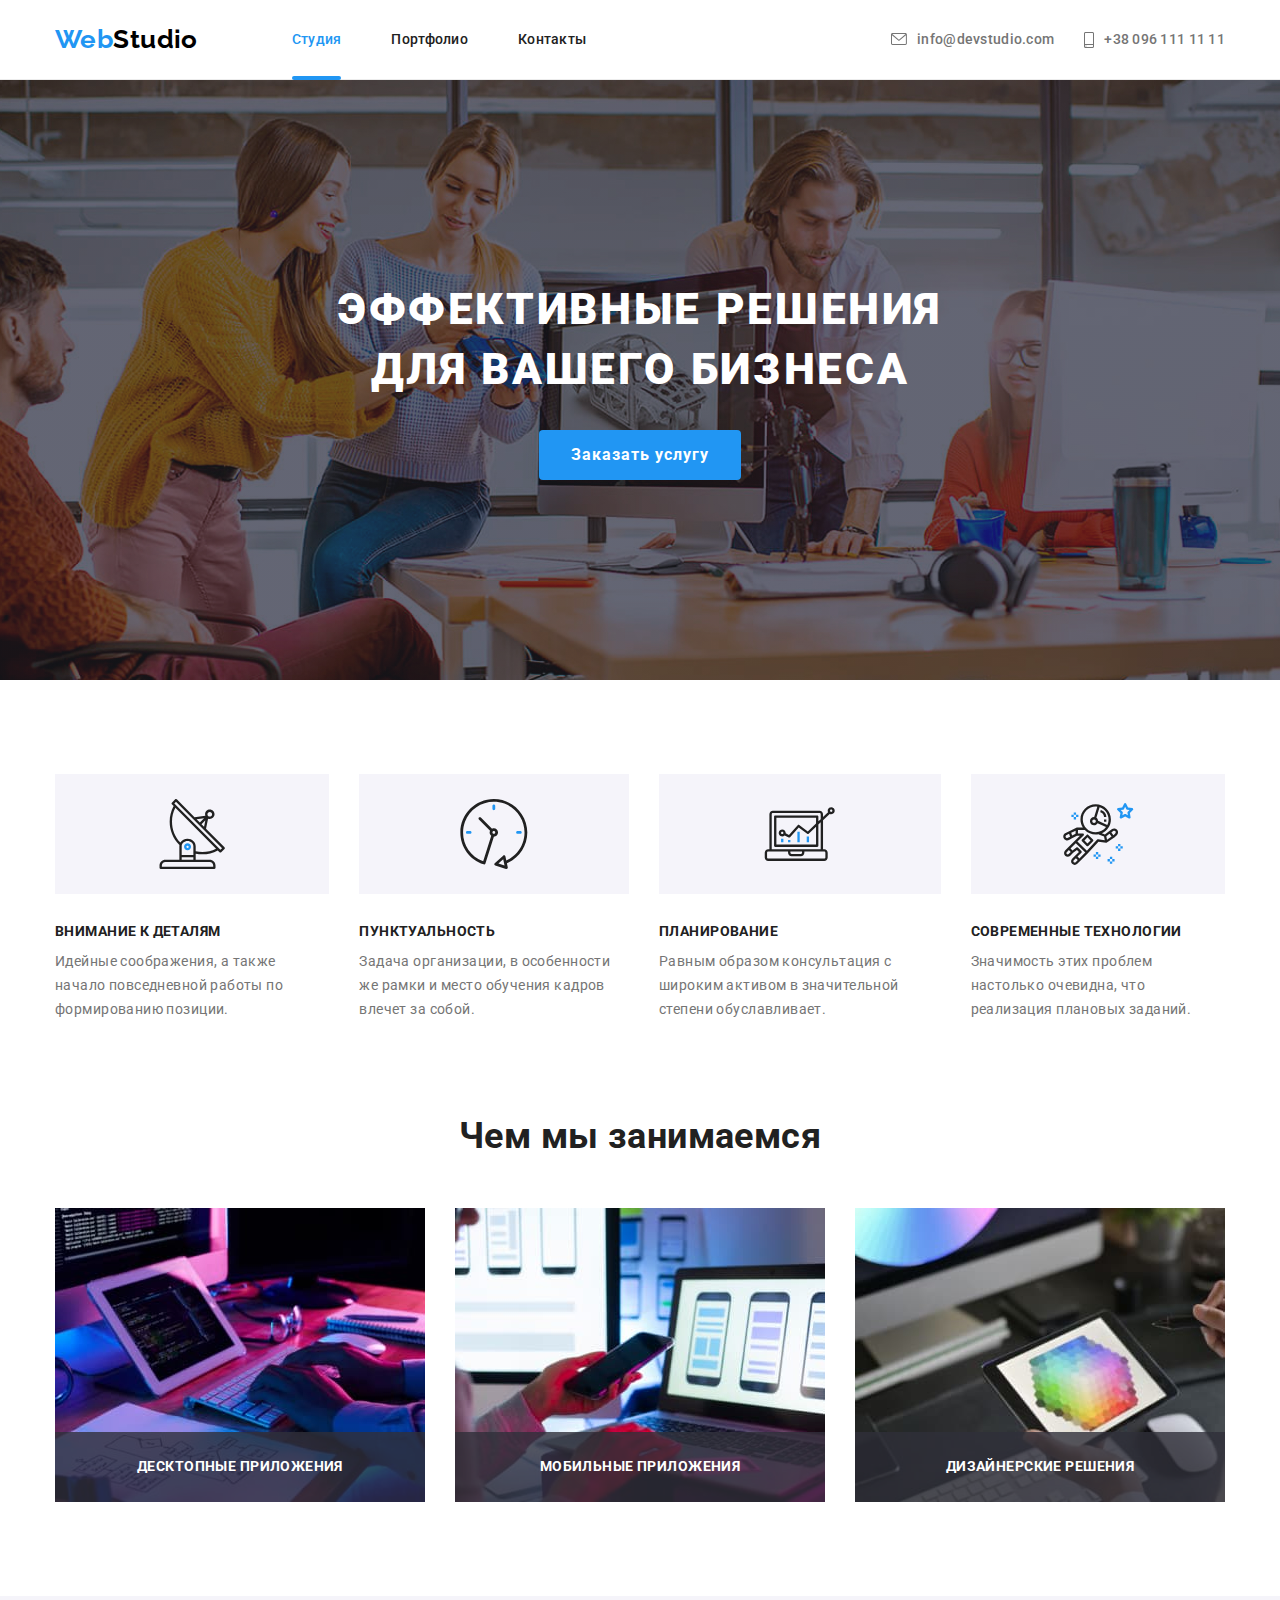
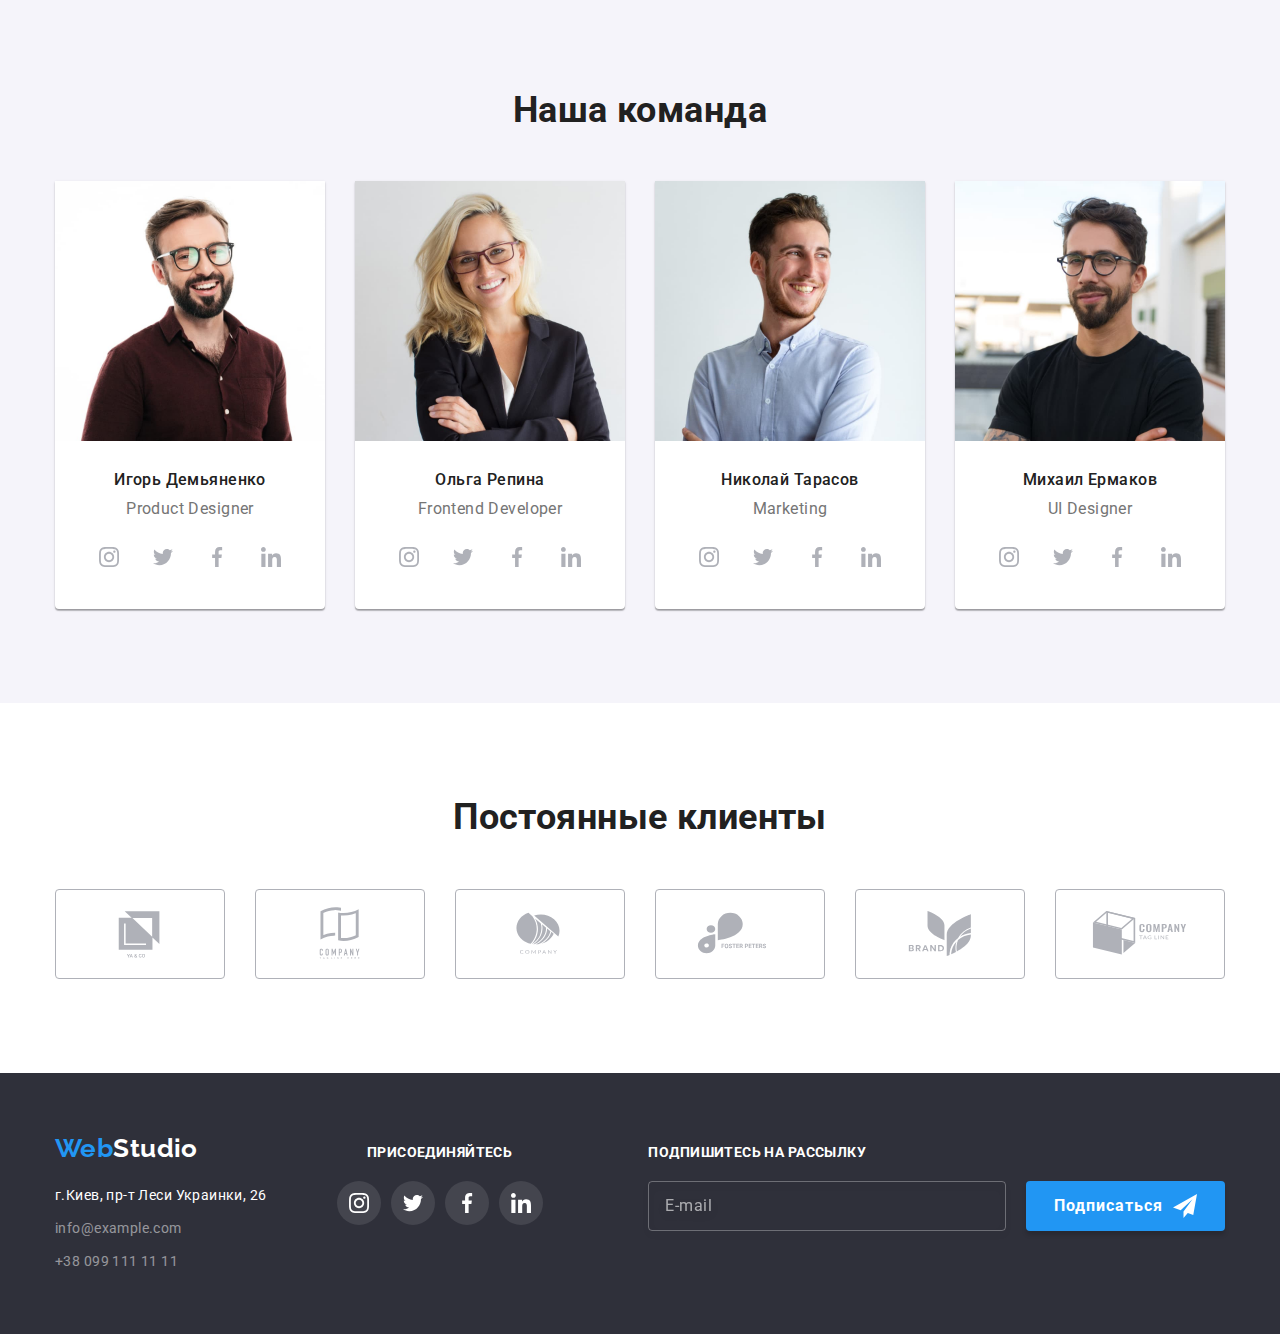
==== commit 65e6602c: "vol-1.1" ====
--- a/index.html
+++ b/index.html
@@ -1,607 +1,546 @@
 <!DOCTYPE html>
 <html lang="ru">
-  <head>
-    <meta charset="UTF-8" />
-    <meta http-equiv="X-UA-Compatible" content="IE=edge" />
-    <meta name="viewport" content="width=device-width, initial-scale=1.0" />
-    <title>Студия</title>
-
-    <link rel="preconnect" href="https://fonts.googleapis.com" />
-    <link rel="preconnect" href="https://fonts.gstatic.com" crossorigin />
-    <link
-      href="https://fonts.googleapis.com/css2?family=Raleway:wght@700&family=Roboto:wght@400;500;700;900&display=swap"
-      rel="stylesheet"
-    />
-
-    <!-- Сначала нормализатор -->
-    <link
-      rel="stylesheet"
-      href="https://cdnjs.cloudflare.com/ajax/libs/modern-normalize/1.0.0/modern-normalize.min.css"
-    />
-
-    <!-- Стили проекта -->
-    <link rel="stylesheet" href="./css/main.min.css" />
-  </head>
-
-  <body>
-    <!-- Шапка сайта -->
-    <header class="header">
-      <div class="container">
-        <nav class="header__navbar">
-          <a href="./index.html" class="logo"
-            >Web<span class="logo__focus-modificator">Studio</span></a
-          >
-          <ul class="header__list">
-            <li class="header__item">
-              <a href="./index.html" class="header__link header__current-link ">Студия</a>
-            </li>
-
-            <li class="header__item">
-              <a href="./portfolio.html" class="header__link ">Портфолио</a>
-            </li>
-            <li class="header__item">
-              <a href="#" class="header__link">Контакты</a>
-            </li>
-          </ul>
-        </nav>
-        <ul class="header__contacts">
-          <li>
-            <a href="mailto:info@devstudio.com" class="header__contacts-link">
-              <svg width="16" height="12" class="header__contacts-icon">
-                <use href="./images/icons.svg#icon-mail"></use></svg
-              >info@devstudio.com
-            </a>
-          </li>
-          <li>
-            <a href="tel:+380961111111" class="header__contacts-link">
-              <svg width="10" height="16" class="header__contacts-icon">
-                <use href="./images/icons.svg#icon-tel"></use></svg
-              >+38 096 111 11 11
-            </a>
-          </li>
-        </ul>
-      </div>
-    </header>
-
-    <!-- Основной контент сайта-->
-    <main>
-      <!-- блок - Герой -->
-      <section class="hero">
-        <div class="container">
-          <h1 class="hero__title">Эффективные решения<br />для вашего бизнеса</h1>
-          <button type="button" class="hero__button" data-modal-open>Заказать услугу</button>
-        </div>
-      </section>
-      <!-- Список преимуществ -->
-      <section class="section">
-        <div class="container">
-          <h2 class="visually-hidden">Наши преимущества</h2>
-          <ul class="advantages">
-            <li class="advantages__item">
-              <svg class="advantages__icon" width="70" height="70">
-                <use href="./images/icons.svg#icon-antenna"></use>
-              </svg>
-
-              <h3 class="advantages__title">Внимание к деталям</h3>
-              <p class="advantages__text">
-                Идейные соображения, а также начало повседневной работы по формированию позиции.
-              </p>
-            </li>
-            <li class="advantages__item">
-              <svg class="advantages__icon" width="70" height="70">
-                <use href="./images/icons.svg#icon-clock"></use>
-              </svg>
-
-              <h3 class="advantages__title">Пунктуальность</h3>
-              <p class="advantages__text">
-                Задача организации, в особенности же рамки и место обучения кадров влечет за собой.
-              </p>
-            </li>
-            <li class="advantages__item">
-              <svg class="advantages__icon" width="70" height="70">
-                <use href="./images/icons.svg#icon-diagram"></use>
-              </svg>
-
-              <h3 class="advantages__title">Планирование</h3>
-              <p class="advantages__text">
-                Равным образом консультация с широким активом в значительной степени обуславливает.
-              </p>
-            </li>
-            <li class="advantages__item">
-              <svg class="advantages__icon" width="70" height="70">
-                <use href="./images/icons.svg#icon-astronaut"></use>
-              </svg>
-
-              <h3 class="advantages__title">Современные технологии</h3>
-              <p class="advantages__text">
-                Значимость этих проблем настолько очевидна, что реализация плановых заданий.
-              </p>
-            </li>
-          </ul>
-        </div>
-      </section>
-      <!----------------------- Блок чем мы занимаемся ----------------------->
-      <section class="section section__padding-modificator expertise-section">
-        <div class="container">
-          <h2 class="section-title-h2">Чем мы занимаемся</h2>
-          <ul class="expertise">
-            <li class="expertise__item">
-              <img
-                src="./images/desktop/img-box1.jpg"
-                alt="Программист работает за своим рабочим столом"
-                width="370"
-                class="expertise__img"
-              />
-              <div class="expertise__zone">
-                <p class="expertise__text">Десктопные приложения</p>
-              </div>
-            </li>
-            <li class="expertise__item">
-              <img
-                src="./images/desktop/img-box2.jpg"
-                alt="web ui дизайнер разрабатывает приложение для смартфонов"
-                width="370"
-                class="expertise__img"
-              />
-              <div class="expertise__zone">
-                <p class="expertise__text">Мобильные приложения</p>
-              </div>
-            </li>
-            <li class="expertise__item">
-              <img
-                src="./images/desktop/img-box3.jpg"
-                alt="Креативный веб дизайнер работает с цветовой палитрой на планшете"
-                width="370"
-                class="expertise__img"
-              />
-              <div class="expertise__zone">
-                <p class="expertise__text">Дизайнерские решения</p>
-              </div>
-            </li>
-          </ul>
-        </div>
-      </section>
-      <!-- Наша команда -->
-      <section class="section section__background-modificator">
-        <div class="container">
-          <h2 class="section-title-h2">Наша команда</h2>
-          <ul class="team">
-            <li class="team__box">
-              <!-- <img src="./images/team-img1.jpg" alt="Игорь Демьяненко"  /> -->
-              <picture>
-                <source media="(min-width: 1200px)"
-                        srcset="./images/desktop/team-img1.jpg 1x, ./images/desktop/team-img1@2x.jpg 2x" />
-                <source media="(min-width: 768px) and (max-width: 1199px)"
-                        srcset="./images/tablet/team-img1.jpg 1x, ./images/tablet/team-img1@2x.jpg 2x" />
-                <source media="(max-width: 767px)"
-                        srcset="./images/mobile/team-img1.jpg 1x, ./images/mobile/team-img1@2x.jpg 2x" />
-                <img src="./images/desktop/team-img1.jpg"
-                     alt="Фото Игорь Демьяненко" />
-            </picture>
-              <div class="team__info-container">
-                <h3 class="team__member">Игорь Демьяненко</h3>
-                <p lang="en" class="team__position">Product Designer</p>
-                <ul class="team__icons-social">
-                  <li class="team__specific-icon-social">
-                    <a href="#" class="team__link">
-                      <svg width="20" height="20">
-                        <use href="./images/icons.svg#icon-instagram"></use></svg
-                    ></a>
-                  </li>
-                  <li class="team__specific-icon-social">
-                    <a href="#" class="team__link">
-                      <svg width="20" height="20">
-                        <use
-                          href="./images/icons.svg#icon-twitter"
-                          width="20"
-                          height="20"
-                        ></use></svg
-                    ></a>
-                  </li>
-                  <li class="team__specific-icon-social">
-                    <a href="#" class="team__link">
-                      <svg width="20" height="20">
-                        <use
-                          href="./images/icons.svg#icon-facebook"
-                          width="20"
-                          height="20"
-                        ></use></svg
-                    ></a>
-                  </li>
-                  <li class="team__specific-icon-social">
-                    <a href="#" class="team__link">
-                      <svg width="20" height="20">
-                        <use
-                          href="./images/icons.svg#icon-linkedin"
-                          width="20"
-                          height="20"
-                        ></use></svg
-                    ></a>
-                  </li>
-                </ul>
-              </div>
-            </li>
-            <li class="team__box">
-              <!-- <img src="./images/team-img2.jpg" alt="Ольга Репина"  /> -->
-              <picture>
-                <source media="(min-width: 1200px)"
-                        srcset="./images/desktop/team-img2.jpg 1x, ./images/desktop/team-img2@2x.jpg 2x" />
-                <source media="(min-width: 768px) and (max-width: 1199px)"
-                        srcset="./images/tablet/team-img2.jpg 1x, ./images/tablet/team-img2@2x.jpg 2x" />
-                <source media="(max-width: 767px)"
-                        srcset="./images/mobile/team-img2.jpg 1x, ./images/mobile/team-img2@2x.jpg 2x" />
-                <img src="./images/desktop/team-img2.jpg"
-                     alt="Фото Ольга Репина" />
-            </picture>
-              <div class="team__info-container">
-                <h3 class="team__member">Ольга Репина</h3>
-                <p lang="en" class="team__position">Frontend Developer</p>
-                <ul class="team__icons-social">
-                  <li class="team__specific-icon-social">
-                    <a href="#" class="team__link">
-                      <svg width="20" height="20">
-                        <use
-                          href="./images/icons.svg#icon-instagram"
-                          width="20"
-                          height="20"
-                        ></use></svg
-                    ></a>
-                  </li>
-                  <li class="team__specific-icon-social">
-                    <a href="#" class="team__link">
-                      <svg width="20" height="20">
-                        <use
-                          href="./images/icons.svg#icon-twitter"
-                          width="20"
-                          height="20"
-                        ></use></svg
-                    ></a>
-                  </li>
-                  <li class="team__specific-icon-social">
-                    <a href="#" class="team__link">
-                      <svg width="20" height="20">
-                        <use
-                          href="./images/icons.svg#icon-facebook"
-                          width="20"
-                          height="20"
-                        ></use></svg
-                    ></a>
-                  </li>
-                  <li class="team__specific-icon-social">
-                    <a href="#" class="team__link">
-                      <svg width="20" height="20">
-                        <use
-                          href="./images/icons.svg#icon-linkedin"
-                          width="20"
-                          height="20"
-                        ></use></svg
-                    ></a>
-                  </li>
-                </ul>
-              </div>
-            </li>
-            <li class="team__box">
-              <!-- <img src="./images/team-img3.jpg" alt="Николай Тарасов"  /> -->
-              <picture>
-                <source media="(min-width: 1200px)"
-                        srcset="./images/desktop/team-img3.jpg 1x, ./images/desktop/team-img3@2x.jpg 2x" />
-                <source media="(min-width: 768px) and (max-width: 1199px)"
-                        srcset="./images/tablet/team-img3.jpg 1x, ./images/tablet/team-img3@2x.jpg 2x" />
-                <source media="(max-width: 767px)"
-                        srcset="./images/mobile/team-img3.jpg 1x, ./images/mobile/team-img3@2x.jpg 2x" />
-                <img src="./images/desktop/team-img3.jpg"
-                     alt="Фото Николай Тарасов" />
-            </picture>
-              <div class="team__info-container">
-                <h3 class="team__member">Николай Тарасов</h3>
-                <p lang="en" class="team__position">Marketing</p>
-                <ul class="team__icons-social">
-                  <li class="team__specific-icon-social">
-                    <a href="#" class="team__link">
-                      <svg width="20" height="20">
-                        <use
-                          href="./images/icons.svg#icon-instagram"
-                          width="20"
-                          height="20"
-                        ></use></svg
-                    ></a>
-                  </li>
-                  <li class="team__specific-icon-social">
-                    <a href="#" class="team__link">
-                      <svg width="20" height="20">
-                        <use
-                          href="./images/icons.svg#icon-twitter"
-                          width="20"
-                          height="20"
-                        ></use></svg
-                    ></a>
-                  </li>
-                  <li class="team__specific-icon-social">
-                    <a href="#" class="team__link">
-                      <svg width="20" height="20">
-                        <use
-                          href="./images/icons.svg#icon-facebook"
-                          width="20"
-                          height="20"
-                        ></use></svg
-                    ></a>
-                  </li>
-                  <li class="team__specific-icon-social">
-                    <a href="#" class="team__link">
-                      <svg width="20" height="20">
-                        <use
-                          href="./images/icons.svg#icon-linkedin"
-                          width="20"
-                          height="20"
-                        ></use></svg
-                    ></a>
-                  </li>
-                </ul>
-              </div>
-            </li>
-            <li class="team__box">
-              <!-- <img src="./images/team-img4.jpg" alt="Михаил Ермаков"  /> -->
-              <picture>
-                <source media="(min-width: 1200px)"
-                        srcset="./images/desktop/team-img4.jpg 1x, ./images/desktop/team-img4@2x.jpg 2x" />
-                <source media="(min-width: 768px) and (max-width: 1199px)"
-                        srcset="./images/tablet/team-img4.jpg 1x, ./images/tablet/team-img4@2x.jpg 2x" />
-                <source media="(max-width: 767px)"
-                        srcset="./images/mobile/team-img4.jpg 1x, ./images/mobile/team-img4@2x.jpg 2x" />
-                <img src="./images/desktop/team-img4.jpg"
-                     alt="Фото Михаил Ермаков" />
-            </picture>
-              <div class="team__info-container">
-                <h3 class="team__member">Михаил Ермаков</h3>
-                <p lang="en" class="team__position">UI Designer</p>
-                <ul class="team__icons-social">
-                  <li class="team__specific-icon-social">
-                    <a href="#" class="team__link">
-                      <svg width="20" height="20">
-                        <use
-                          href="./images/icons.svg#icon-instagram"
-                          width="20"
-                          height="20"
-                        ></use></svg
-                    ></a>
-                  </li>
-                  <li class="team__specific-icon-social">
-                    <a href="#" class="team__link">
-                      <svg width="20" height="20">
-                        <use
-                          href="./images/icons.svg#icon-twitter"
-                          width="20"
-                          height="20"
-                        ></use></svg
-                    ></a>
-                  </li>
-                  <li class="team__specific-icon-social">
-                    <a href="#" class="team__link">
-                      <svg width="20" height="20">
-                        <use
-                          href="./images/icons.svg#icon-facebook"
-                          width="20"
-                          height="20"
-                        ></use></svg
-                    ></a>
-                  </li>
-                  <li class="team__specific-icon-social">
-                    <a href="#" class="team__link">
-                      <svg width="20" height="20">
-                        <use
-                          href="./images/icons.svg#icon-linkedin"
-                          width="20"
-                          height="20"
-                        ></use></svg
-                    ></a>
-                  </li>
-                </ul>
-              </div>
-            </li>
-          </ul>
-        </div>
-      </section>
-
-      <!-- Постоянные клиенты -->
-      <section class="section">
-        <div class="container">
-          <h2 class="section-title-h2">Постоянные клиенты</h2>
-          <ul class="clients">
-            <li class="clients__item">
-              <a href="#" class="clients__link">
-                <svg class="clients__icon">
-                  <use href="./images/icons.svg#icon-brand-1" v></use>
-                </svg>
-              </a>
-            </li>
-            <li class="clients__item">
-              <a href="#" class="clients__link">
-                <svg class="clients__icon">
-                  <use href="./images/icons.svg#icon-brand-2"></use>
-                </svg>
-              </a>
-            </li>
-            <li class="clients__item">
-              <a href="#" class="clients__link">
-                <svg class="clients__icon">
-                  <use href="./images/icons.svg#icon-brand-3"></use></svg
-              ></a>
-            </li>
-            <li class="clients__item">
-              <a href="#" class="clients__link">
-                <svg class="clients__icon">
-                  <use href="./images/icons.svg#icon-brand-4"></use></svg
-              ></a>
-            </li>
-            <li class="clients__item">
-              <a href="#" class="clients__link">
-                <svg class="clients__icon">
-                  <use href="./images/icons.svg#icon-brand-5"></use></svg
-              ></a>
-            </li>
-            <li class="clients__item">
-              <a href="#" class="clients__link">
-                <svg class="clients__icon">
-                  <use href="./images/icons.svg#icon-brand-6"></use></svg
-              ></a>
-            </li>
-          </ul>
-        </div>
-      </section>
-    </main>
-    <!-- Подвал сайта-->
-    <footer class="footer">
-      <div class="container">
-        <div class="footer__logo-contacts-container">
-          <!-- Ссылка на логотипе -->
-          <a href="./index.html" class="logo"
-            >Web<span class="logo__focus-footer-modificator">Studio</span></a
-          >
-
-          <!-- Список контактов -->
-          <address class="footer__contacts-container">
-            <ul class="footer__contacts">
-              <li>
-                <a
-                  href="https://goo.gl/maps/yVwEfMBPueP3HSLU8"
-                  target="_blank"
-                  rel="noreferrer noopener"
-                  class="footer__adress"
-                  >г.Киев, пр-т Леси Украинки, 26</a
-                >
-              </li>
-              <li><a href="mailto:info@example.com" class="footer__mail">info@example.com</a></li>
-              <li><a href="tel:+380991111111" class="footer__tel">+38 099 111 11 11</a></li>
-            </ul>
-          </address>
-        </div>
-        <div class="footer__social-block">
-          <p class="footer__social-title">присоединяйтесь</p>
-          <ul class="footer__icons-social">
-            <li>
-              <a href="#" class="footer__icon-social">
-                <svg width="20" height="20">
-                  <use href="./images/icons.svg#icon-instagram"></use></svg
-              ></a>
-            </li>
-            <li>
-              <a href="#" class="footer__icon-social">
-                <svg width="20" height="20">
-                  <use href="./images/icons.svg#icon-twitter"></use></svg
-              ></a>
-            </li>
-            <li>
-              <a href="#" class="footer__icon-social">
-                <svg width="20" height="20">
-                  <use href="./images/icons.svg#icon-facebook"></use></svg
-              ></a>
-            </li>
-            <li>
-              <a href="#" class="footer__icon-social">
-                <svg width="20" height="20">
-                  <use href="./images/icons.svg#icon-linkedin"></use></svg
-              ></a>
-            </li>
-          </ul>
-        </div>
-        <div class="footer__subscribe-form">
-          <p class="footer__social-title">Подпишитесь на рассылку</p>
-          <form class="footer__signup-form" name="signup_form" autocomplete="on">
-            <input
-              class="footer__email-input"
-              type="email"
-              name="email"
-              placeholder="E-mail"
-              required
-            />
-
-            <button class="footer__submit-button" type="submit">
-              Подписаться<svg width="24" height="24">
-                <use href="./images/icons.svg#icon-send"></use>
-              </svg>
-            </button>
-          </form>
-        </div>
-      </div>
-    </footer>
-
-    <!-- modal -->
-
-    <div class="backdrop is-hidden" data-modal>
-      <div class="modal">
-        <button class="modal__button-close" data-modal-close>
-          <svg width="14" height="14">
-            <use href="./images/icons.svg#icon-vector"></use>
+
+<head>
+  <meta charset="UTF-8" />
+  <meta http-equiv="X-UA-Compatible" content="IE=edge" />
+  <meta name="viewport" content="width=device-width, initial-scale=1.0" />
+  <title>Студия</title>
+
+  <link rel="preconnect" href="https://fonts.googleapis.com" />
+  <link rel="preconnect" href="https://fonts.gstatic.com" crossorigin />
+  <link href="https://fonts.googleapis.com/css2?family=Raleway:wght@700&family=Roboto:wght@400;500;700;900&display=swap"
+    rel="stylesheet" />
+
+  <!-- Сначала нормализатор -->
+  <link rel="stylesheet"
+    href="https://cdnjs.cloudflare.com/ajax/libs/modern-normalize/1.0.0/modern-normalize.min.css" />
+
+  <!-- Стили проекта -->
+  <link rel="stylesheet" href="./css/main.min.css" />
+</head>
+
+<body>
+  <!-- Шапка сайта -->
+  <header class="header">
+    <div class="container">
+      <nav class="header__navbar">
+        <a href="./index.html" class="logo" data-menu-logo
+          >Web<span class="logo__focus-modificator">Studio</span></a
+        >
+        <button
+          type="button"
+          class="header__mobile-burger-menu"
+          data-menu-button
+          aria-expanded="false"
+          aria-controls="header__mobile-menu-container"
+        >
+          <svg width="40" height="40" aria-label="Переключатель мобильного меню">
+            <use
+              class="icon-close"
+              href="/images/icons.svg#icon-mobile-close"
+            ></use>
+            <use
+              class="icon-menu"
+              href="/images/icons.svg#icon-mobile-menu"
+            ></use>
           </svg>
         </button>
 
-        <div class="modal__container" role="group">
-          <p class="modal__title">Оставьте свои данные, мы вам перезвоним</p>
-
-          <form class="modal__form" name="modal-form" autocomplete="off">
-            <label class="modal__input-label">
-              Имя
-              <div class="modal__input-div">
-                <input class="modal__form-input" type="text" name="name" required />
-                <svg class="modal__input-icon" width="18" height="18">
-                  <use href="./images/icons.svg#icon-person-modal"></use>
-                </svg>
-              </div>
-            </label>
-
-            <label class="modal__input-label">
-              Телефон
-              <div class="modal__input-div">
-                <input class="modal__form-input" type="tel" name="tel" required />
-                <svg class="modal__input-icon" width="18" height="18">
-                  <use href="./images/icons.svg#icon-phone-modal"></use>
-                </svg>
-              </div>
-            </label>
-
-            <label class="modal__input-label">
-              Почта
-              <div class="modal__input-div">
-                <input class="modal__form-input" type="email" name="email" required />
-                <svg class="modal__input-icon" width="18" height="18">
-                  <use href="./images/icons.svg#icon-email-modal"></use>
-                </svg>
-              </div>
-            </label>
-
-            <label class="modal__input-label">
-              Комментарий
-              <textarea
-                class="modal__input-textarea modal__form-input"
-                name="comment"
-                rows="5"
-                placeholder="Введите текст"
-                required
-              ></textarea>
-            </label>
-
-            <label class="modal__checkbox-terms">
-              <input
-                type="checkbox"
-                class="modal__checkbox"
-                name="terms-of-agreement"
-                value="terms-of-agreement"
-                required
-              />
-              <span class="modal__checkbox-icon"> </span>
-
-              <p>
-                Соглашаюсь с рассылкой и принимаю
-                <a href="#" class="modal__checkbox-terms-link">Условия договора</a>
-              </p>
-            </label>
-            <div class="modal__button-container">
-              <button class="footer__submit-button" type="submit">Отправить</button>
-            </div>
-          </form>
+        <div
+          class="header__mobile-menu-container"
+          data-menu
+          id="header__mobile-menu-container"
+        >
+        <ul class="header__list">
+          <li class="header__item">
+            <a href="./index.html" class="header__link header__current-link"
+              >Студия</a
+            >
+          </li>
+
+          <li class="header__item">
+            <a href="./portfolio.html" class="header__link">Портфолио</a>
+          </li>
+          <li class="header__item">
+            <a href="#" class="header__link">Контакты</a>
+          </li>
+        </ul>
+      
+      <ul class="header__contacts">
+        <li>
+          <a href="mailto:info@devstudio.com" class="header__contacts-link">
+            <svg width="16" height="12" class="header__contacts-icon">
+              <use href="./images/icons.svg#icon-mail"></use></svg
+            >info@devstudio.com
+          </a>
+        </li>
+        <li>
+          <a href="tel:+380961111111" class="header__contacts-link">
+            <svg width="10" height="16" class="header__contacts-icon">
+              <use href="./images/icons.svg#icon-tel"></use></svg
+            >+38 096 111 11 11
+          </a>
+        </li>
+      </ul>  
+      <ul class="header__mobile-social-links">
+        <li ><a href="#" class="mobile-social-link">Instagram</a></li>
+        <li ><a href="#" class="mobile-social-link">Twitter</a></li>
+        <li ><a href="#" class="mobile-social-link">Facebook</a></li>
+        <li ><a href="#" class="mobile-social-link">LinkedIn</a></li>
+      </ul>
+
         </div>
-      </div>
+
+        
+    </nav>
     </div>
-    <script src="./js/modal.js"></script>
-  </body>
-</html>
+  </header>
+
+
+  <!-- Основной контент сайта-->
+  <main>
+    <!-- блок - Герой -->
+    <section class="hero">
+      <div class="container">
+        <h1 class="hero__title">Эффективные решения<br />для вашего бизнеса</h1>
+        <button type="button" class="hero__button" data-modal-open>Заказать услугу</button>
+      </div>
+    </section>
+    <!-- Список преимуществ -->
+    <section class="section">
+      <div class="container">
+        <h2 class="visually-hidden">Наши преимущества</h2>
+        <ul class="advantages">
+          <li class="advantages__item">
+            <svg class="advantages__icon" width="70" height="70">
+              <use href="./images/icons.svg#icon-antenna"></use>
+            </svg>
+
+            <h3 class="advantages__title">Внимание к деталям</h3>
+            <p class="advantages__text">
+              Идейные соображения, а также начало повседневной работы по формированию позиции.
+            </p>
+          </li>
+          <li class="advantages__item">
+            <svg class="advantages__icon" width="70" height="70">
+              <use href="./images/icons.svg#icon-clock"></use>
+            </svg>
+
+            <h3 class="advantages__title">Пунктуальность</h3>
+            <p class="advantages__text">
+              Задача организации, в особенности же рамки и место обучения кадров влечет за собой.
+            </p>
+          </li>
+          <li class="advantages__item">
+            <svg class="advantages__icon" width="70" height="70">
+              <use href="./images/icons.svg#icon-diagram"></use>
+            </svg>
+
+            <h3 class="advantages__title">Планирование</h3>
+            <p class="advantages__text">
+              Равным образом консультация с широким активом в значительной степени обуславливает.
+            </p>
+          </li>
+          <li class="advantages__item">
+            <svg class="advantages__icon" width="70" height="70">
+              <use href="./images/icons.svg#icon-astronaut"></use>
+            </svg>
+
+            <h3 class="advantages__title">Современные технологии</h3>
+            <p class="advantages__text">
+              Значимость этих проблем настолько очевидна, что реализация плановых заданий.
+            </p>
+          </li>
+        </ul>
+      </div>
+    </section>
+    <!----------------------- Блок чем мы занимаемся ----------------------->
+    <section class="section section__padding-modificator expertise-section">
+      <div class="container">
+        <h2 class="section-title-h2">Чем мы занимаемся</h2>
+        <ul class="expertise">
+          <li class="expertise__item">
+            <img src="./images/desktop/img-box1.jpg" alt="Программист работает за своим рабочим столом" width="370"
+              class="expertise__img" />
+            <div class="expertise__zone">
+              <p class="expertise__text">Десктопные приложения</p>
+            </div>
+          </li>
+          <li class="expertise__item">
+            <img src="./images/desktop/img-box2.jpg" alt="web ui дизайнер разрабатывает приложение для смартфонов"
+              width="370" class="expertise__img" />
+            <div class="expertise__zone">
+              <p class="expertise__text">Мобильные приложения</p>
+            </div>
+          </li>
+          <li class="expertise__item">
+            <img src="./images/desktop/img-box3.jpg"
+              alt="Креативный веб дизайнер работает с цветовой палитрой на планшете" width="370"
+              class="expertise__img" />
+            <div class="expertise__zone">
+              <p class="expertise__text">Дизайнерские решения</p>
+            </div>
+          </li>
+        </ul>
+      </div>
+    </section>
+    <!-- Наша команда -->
+    <section class="section section__background-modificator">
+      <div class="container">
+        <h2 class="section-title-h2">Наша команда</h2>
+        <ul class="team">
+          <li class="team__box">
+            <!-- <img src="./images/team-img1.jpg" alt="Игорь Демьяненко"  /> -->
+            <picture>
+              <source media="(min-width: 1200px)"
+                srcset="./images/desktop/team-img1.jpg 1x, ./images/desktop/team-img1@2x.jpg 2x" />
+              <source media="(min-width: 768px) and (max-width: 1199px)"
+                srcset="./images/tablet/team-img1.jpg 1x, ./images/tablet/team-img1@2x.jpg 2x" />
+              <source media="(max-width: 767px)"
+                srcset="./images/mobile/team-img1.jpg 1x, ./images/mobile/team-img1@2x.jpg 2x" />
+              <img src="./images/desktop/team-img1.jpg" alt="Фото Игорь Демьяненко" />
+            </picture>
+            <div class="team__info-container">
+              <h3 class="team__member">Игорь Демьяненко</h3>
+              <p lang="en" class="team__position">Product Designer</p>
+              <ul class="team__icons-social">
+                <li class="team__specific-icon-social">
+                  <a href="#" class="team__link">
+                    <svg width="20" height="20">
+                      <use href="./images/icons.svg#icon-instagram"></use>
+                    </svg></a>
+                </li>
+                <li class="team__specific-icon-social">
+                  <a href="#" class="team__link">
+                    <svg width="20" height="20">
+                      <use href="./images/icons.svg#icon-twitter" width="20" height="20"></use>
+                    </svg></a>
+                </li>
+                <li class="team__specific-icon-social">
+                  <a href="#" class="team__link">
+                    <svg width="20" height="20">
+                      <use href="./images/icons.svg#icon-facebook" width="20" height="20"></use>
+                    </svg></a>
+                </li>
+                <li class="team__specific-icon-social">
+                  <a href="#" class="team__link">
+                    <svg width="20" height="20">
+                      <use href="./images/icons.svg#icon-linkedin" width="20" height="20"></use>
+                    </svg></a>
+                </li>
+              </ul>
+            </div>
+          </li>
+          <li class="team__box">
+            <!-- <img src="./images/team-img2.jpg" alt="Ольга Репина"  /> -->
+            <picture>
+              <source media="(min-width: 1200px)"
+                srcset="./images/desktop/team-img2.jpg 1x, ./images/desktop/team-img2@2x.jpg 2x" />
+              <source media="(min-width: 768px) and (max-width: 1199px)"
+                srcset="./images/tablet/team-img2.jpg 1x, ./images/tablet/team-img2@2x.jpg 2x" />
+              <source media="(max-width: 767px)"
+                srcset="./images/mobile/team-img2.jpg 1x, ./images/mobile/team-img2@2x.jpg 2x" />
+              <img src="./images/desktop/team-img2.jpg" alt="Фото Ольга Репина" />
+            </picture>
+            <div class="team__info-container">
+              <h3 class="team__member">Ольга Репина</h3>
+              <p lang="en" class="team__position">Frontend Developer</p>
+              <ul class="team__icons-social">
+                <li class="team__specific-icon-social">
+                  <a href="#" class="team__link">
+                    <svg width="20" height="20">
+                      <use href="./images/icons.svg#icon-instagram" width="20" height="20"></use>
+                    </svg></a>
+                </li>
+                <li class="team__specific-icon-social">
+                  <a href="#" class="team__link">
+                    <svg width="20" height="20">
+                      <use href="./images/icons.svg#icon-twitter" width="20" height="20"></use>
+                    </svg></a>
+                </li>
+                <li class="team__specific-icon-social">
+                  <a href="#" class="team__link">
+                    <svg width="20" height="20">
+                      <use href="./images/icons.svg#icon-facebook" width="20" height="20"></use>
+                    </svg></a>
+                </li>
+                <li class="team__specific-icon-social">
+                  <a href="#" class="team__link">
+                    <svg width="20" height="20">
+                      <use href="./images/icons.svg#icon-linkedin" width="20" height="20"></use>
+                    </svg></a>
+                </li>
+              </ul>
+            </div>
+          </li>
+          <li class="team__box">
+            <!-- <img src="./images/team-img3.jpg" alt="Николай Тарасов"  /> -->
+            <picture>
+              <source media="(min-width: 1200px)"
+                srcset="./images/desktop/team-img3.jpg 1x, ./images/desktop/team-img3@2x.jpg 2x" />
+              <source media="(min-width: 768px) and (max-width: 1199px)"
+                srcset="./images/tablet/team-img3.jpg 1x, ./images/tablet/team-img3@2x.jpg 2x" />
+              <source media="(max-width: 767px)"
+                srcset="./images/mobile/team-img3.jpg 1x, ./images/mobile/team-img3@2x.jpg 2x" />
+              <img src="./images/desktop/team-img3.jpg" alt="Фото Николай Тарасов" />
+            </picture>
+            <div class="team__info-container">
+              <h3 class="team__member">Николай Тарасов</h3>
+              <p lang="en" class="team__position">Marketing</p>
+              <ul class="team__icons-social">
+                <li class="team__specific-icon-social">
+                  <a href="#" class="team__link">
+                    <svg width="20" height="20">
+                      <use href="./images/icons.svg#icon-instagram" width="20" height="20"></use>
+                    </svg></a>
+                </li>
+                <li class="team__specific-icon-social">
+                  <a href="#" class="team__link">
+                    <svg width="20" height="20">
+                      <use href="./images/icons.svg#icon-twitter" width="20" height="20"></use>
+                    </svg></a>
+                </li>
+                <li class="team__specific-icon-social">
+                  <a href="#" class="team__link">
+                    <svg width="20" height="20">
+                      <use href="./images/icons.svg#icon-facebook" width="20" height="20"></use>
+                    </svg></a>
+                </li>
+                <li class="team__specific-icon-social">
+                  <a href="#" class="team__link">
+                    <svg width="20" height="20">
+                      <use href="./images/icons.svg#icon-linkedin" width="20" height="20"></use>
+                    </svg></a>
+                </li>
+              </ul>
+            </div>
+          </li>
+          <li class="team__box">
+            <!-- <img src="./images/team-img4.jpg" alt="Михаил Ермаков"  /> -->
+            <picture>
+              <source media="(min-width: 1200px)"
+                srcset="./images/desktop/team-img4.jpg 1x, ./images/desktop/team-img4@2x.jpg 2x" />
+              <source media="(min-width: 768px) and (max-width: 1199px)"
+                srcset="./images/tablet/team-img4.jpg 1x, ./images/tablet/team-img4@2x.jpg 2x" />
+              <source media="(max-width: 767px)"
+                srcset="./images/mobile/team-img4.jpg 1x, ./images/mobile/team-img4@2x.jpg 2x" />
+              <img src="./images/desktop/team-img4.jpg" alt="Фото Михаил Ермаков" />
+            </picture>
+            <div class="team__info-container">
+              <h3 class="team__member">Михаил Ермаков</h3>
+              <p lang="en" class="team__position">UI Designer</p>
+              <ul class="team__icons-social">
+                <li class="team__specific-icon-social">
+                  <a href="#" class="team__link">
+                    <svg width="20" height="20">
+                      <use href="./images/icons.svg#icon-instagram" width="20" height="20"></use>
+                    </svg></a>
+                </li>
+                <li class="team__specific-icon-social">
+                  <a href="#" class="team__link">
+                    <svg width="20" height="20">
+                      <use href="./images/icons.svg#icon-twitter" width="20" height="20"></use>
+                    </svg></a>
+                </li>
+                <li class="team__specific-icon-social">
+                  <a href="#" class="team__link">
+                    <svg width="20" height="20">
+                      <use href="./images/icons.svg#icon-facebook" width="20" height="20"></use>
+                    </svg></a>
+                </li>
+                <li class="team__specific-icon-social">
+                  <a href="#" class="team__link">
+                    <svg width="20" height="20">
+                      <use href="./images/icons.svg#icon-linkedin" width="20" height="20"></use>
+                    </svg></a>
+                </li>
+              </ul>
+            </div>
+          </li>
+        </ul>
+      </div>
+    </section>
+
+    <!-- Постоянные клиенты -->
+    <section class="section">
+      <div class="container">
+        <h2 class="section-title-h2">Постоянные клиенты</h2>
+        <ul class="clients">
+          <li class="clients__item">
+            <a href="#" class="clients__link">
+              <svg class="clients__icon">
+                <use href="./images/icons.svg#icon-brand-1" v></use>
+              </svg>
+            </a>
+          </li>
+          <li class="clients__item">
+            <a href="#" class="clients__link">
+              <svg class="clients__icon">
+                <use href="./images/icons.svg#icon-brand-2"></use>
+              </svg>
+            </a>
+          </li>
+          <li class="clients__item">
+            <a href="#" class="clients__link">
+              <svg class="clients__icon">
+                <use href="./images/icons.svg#icon-brand-3"></use>
+              </svg></a>
+          </li>
+          <li class="clients__item">
+            <a href="#" class="clients__link">
+              <svg class="clients__icon">
+                <use href="./images/icons.svg#icon-brand-4"></use>
+              </svg></a>
+          </li>
+          <li class="clients__item">
+            <a href="#" class="clients__link">
+              <svg class="clients__icon">
+                <use href="./images/icons.svg#icon-brand-5"></use>
+              </svg></a>
+          </li>
+          <li class="clients__item">
+            <a href="#" class="clients__link">
+              <svg class="clients__icon">
+                <use href="./images/icons.svg#icon-brand-6"></use>
+              </svg></a>
+          </li>
+        </ul>
+      </div>
+    </section>
+  </main>
+  <!-- Подвал сайта-->
+  <footer class="footer">
+    <div class="container">
+      <div class="footer__logo-contacts-container">
+        <!-- Ссылка на логотипе -->
+        <a href="./index.html" class="logo">Web<span class="logo__focus-footer-modificator">Studio</span></a>
+
+        <!-- Список контактов -->
+        <address class="footer__contacts-container">
+          <ul class="footer__contacts">
+            <li>
+              <a href="https://goo.gl/maps/yVwEfMBPueP3HSLU8" target="_blank" rel="noreferrer noopener"
+                class="footer__adress">г.Киев, пр-т Леси Украинки, 26</a>
+            </li>
+            <li><a href="mailto:info@example.com" class="footer__mail">info@example.com</a></li>
+            <li><a href="tel:+380991111111" class="footer__tel">+38 099 111 11 11</a></li>
+          </ul>
+        </address>
+      </div>
+      <div class="footer__social-block">
+        <p class="footer__social-title">присоединяйтесь</p>
+        <ul class="footer__icons-social">
+          <li>
+            <a href="#" class="footer__icon-social">
+              <svg width="20" height="20">
+                <use href="./images/icons.svg#icon-instagram"></use>
+              </svg></a>
+          </li>
+          <li>
+            <a href="#" class="footer__icon-social">
+              <svg width="20" height="20">
+                <use href="./images/icons.svg#icon-twitter"></use>
+              </svg></a>
+          </li>
+          <li>
+            <a href="#" class="footer__icon-social">
+              <svg width="20" height="20">
+                <use href="./images/icons.svg#icon-facebook"></use>
+              </svg></a>
+          </li>
+          <li>
+            <a href="#" class="footer__icon-social">
+              <svg width="20" height="20">
+                <use href="./images/icons.svg#icon-linkedin"></use>
+              </svg></a>
+          </li>
+        </ul>
+      </div>
+      <div class="footer__subscribe-form">
+        <p class="footer__social-title">Подпишитесь на рассылку</p>
+        <form class="footer__signup-form" name="signup_form" autocomplete="on">
+          <input class="footer__email-input" type="email" name="email" placeholder="E-mail" required />
+
+          <button class="footer__submit-button" type="submit">
+            Подписаться<svg width="24" height="24">
+              <use href="./images/icons.svg#icon-send"></use>
+            </svg>
+          </button>
+        </form>
+      </div>
+    </div>
+  </footer>
+
+  <!-- modal -->
+
+  <div class="backdrop is-hidden" data-modal>
+    <div class="modal">
+      <button class="modal__button-close" data-modal-close>
+        <svg width="14" height="14">
+          <use href="./images/icons.svg#icon-vector"></use>
+        </svg>
+      </button>
+
+      <div class="modal__container" role="group">
+        <p class="modal__title">Оставьте свои данные, мы вам перезвоним</p>
+
+        <form class="modal__form" name="modal-form" autocomplete="off">
+          <label class="modal__input-label">
+            Имя
+            <div class="modal__input-div">
+              <input class="modal__form-input" type="text" name="name" required />
+              <svg class="modal__input-icon" width="18" height="18">
+                <use href="./images/icons.svg#icon-person-modal"></use>
+              </svg>
+            </div>
+          </label>
+
+          <label class="modal__input-label">
+            Телефон
+            <div class="modal__input-div">
+              <input class="modal__form-input" type="tel" name="tel" required />
+              <svg class="modal__input-icon" width="18" height="18">
+                <use href="./images/icons.svg#icon-phone-modal"></use>
+              </svg>
+            </div>
+          </label>
+
+          <label class="modal__input-label">
+            Почта
+            <div class="modal__input-div">
+              <input class="modal__form-input" type="email" name="email" required />
+              <svg class="modal__input-icon" width="18" height="18">
+                <use href="./images/icons.svg#icon-email-modal"></use>
+              </svg>
+            </div>
+          </label>
+
+          <label class="modal__input-label">
+            Комментарий
+            <textarea class="modal__input-textarea modal__form-input" name="comment" rows="5"
+              placeholder="Введите текст" required></textarea>
+          </label>
+
+          <label class="modal__checkbox-terms">
+            <input type="checkbox" class="modal__checkbox" name="terms-of-agreement" value="terms-of-agreement"
+              required />
+            <span class="modal__checkbox-icon"> </span>
+
+            <p>
+              Соглашаюсь с рассылкой и принимаю
+              <a href="#" class="modal__checkbox-terms-link">Условия договора</a>
+            </p>
+          </label>
+          <div class="modal__button-container">
+            <button class="footer__submit-button" type="submit">Отправить</button>
+          </div>
+        </form>
+      </div>
+    </div>
+  </div>
+  <script src="./js/modal.js"></script>
+  <script src="./js/menu.js"></script>
+</body>
+
+</html>--- a/css/main.min.css
+++ b/css/main.min.css
@@ -1 +1 @@
-:root{--title-text-color: #212121;--logo-black-color: #000;--main-text-color: #757575;--blue-color: #2196f3;--blue-color-hover: #188ce8;--white-color: #fff;--secondary-background-color: #f5f4fa;--hero-background-color: #2f303a;--footer-background-color: #2f303a;--footer-contacts-text-color: rgba(255, 255, 255, 0.5);--filter-background-color: #f5f4fa;--portfolio-border-color: #eee;--light-gray-color: #afb1b8;--main-font: "Roboto", sans-serif;--timing-function: cubic-bezier(0.4, 0, 0.2, 1)}.visually-hidden{position:absolute;width:1px;height:1px;margin:-1px;border:0;padding:0;white-space:nowrap;-webkit-clip-path:inset(100%);clip-path:inset(100%);clip:rect(0 0 0 0);overflow:hidden}h1,h2,h3,h4,h5,h6,p,ul{margin:0;padding:0}img,svg{display:block;max-width:100%;height:auto}a{text-decoration:none;cursor:pointer}ul{list-style:none;padding-left:0;margin:0}button{display:block;margin:0 auto;cursor:pointer;border:none;border-radius:4px}.container{margin:0 auto;padding:0 15px}@media screen and (min-width: 480px){.container{width:480px}}@media screen and (min-width: 768px){.container{width:768px}}@media screen and (min-width: 1200px){.container{width:1200px}}.section{padding-top:60px;padding-bottom:60px}.section__background-modificator{background-color:var(--secondary-background-color)}@media screen and (min-width: 1200px){.section{padding-top:94px;padding-bottom:94px}}.section__padding-modificator{padding-top:0}body{background:var(--white-color);color:var(--main-text-color);font-family:var(--main-font);letter-spacing:.03em;font-size:14px}.section-title-h2{font-size:28px;line-height:1.17;margin-bottom:30px;font-weight:700;text-align:center;color:var(--title-text-color);justify-content:center}@media screen and (min-width: 1200px){.section-title-h2{margin-bottom:50px;font-size:36px;line-height:1.16}}.backdrop.is-hidden{opacity:0;pointer-events:none;visibility:hidden}.backdrop.is-hidden .modal{transform:scale(1.2)}.backdrop{position:fixed;top:0;left:0;height:100%;width:100%;visibility:visible;display:flex;align-items:center;justify-content:center;background-color:rgba(0,0,0,.2);opacity:1;transition:opacity 250ms var(--timing-function),visibility 250ms cubic-bezier(0.4, 0, 0.2, 1)}.modal{position:relative;width:450px;height:609px;transform:scale(1);background-color:var(--white-color);box-shadow:0px 1px 3px rgba(0,0,0,.12),0px 1px 1px rgba(0,0,0,.14),0px 2px 1px rgba(0,0,0,.2);border-radius:4px;transition:transform 250ms cubic-bezier(0.4, 0, 0.2, 1)}@media screen and (min-width: 1200px){.modal{width:528px;height:581px}}.modal__title{font-family:var(--main-font);font-weight:700;font-size:20px;line-height:23px;text-align:center;letter-spacing:.03em;color:var(--title-text-color);margin-bottom:12px}.modal__button-close{position:absolute;top:8px;right:8px;display:flex;justify-content:center;align-items:center;width:30px;height:30px;background-color:var(--white-color);border:2px solid rgba(0,0,0,.1);border-radius:50%;cursor:pointer;fill:currentColor;transition:color 250ms cubic-bezier(0.4, 0, 0.2, 1)}.modal__button-close:hover,.modal__button-close:focus{color:var(--blue-color)}.modal__container{display:flex;flex-direction:column;padding:40px}.modal__form{display:flex;flex-direction:column}.modal__form .modal__input-label{display:flex;flex-direction:column;gap:4px;margin-bottom:10px;font-family:var(--main-font);font-size:12px;line-height:1.16;letter-spacing:.01em;color:var(--main-text-color)}.modal__form-input{width:100%;border:1px solid rgba(33,33,33,.2);border-radius:4px;transition:border 250ms cubic-bezier(0.4, 0, 0.2, 1)}.modal__form-input:hover,.modal__form-input:focus{border:1px solid var(--blue-color);outline:none}.modal__form-input:hover+.modal__input-icon,.modal__form-input:focus+.modal__input-icon{color:var(--blue-color)}.modal__input-div .modal__form-input{height:40px;padding-left:42px}.modal__input-div{position:relative;display:flex;align-items:center;color:var(--title-text-color);transition:color 250ms cubic-bezier(0.4, 0, 0.2, 1)}.modal__input-div:hover,.modal__input-div:focus{color:var(--blue-color)}.modal__form .modal__input-icon{position:absolute;margin-left:12px;fill:currentColor;transition:color 250ms cubic-bezier(0.4, 0, 0.2, 1)}.modal__input-textarea.modal__form-input{padding:12px 16px;resize:none;height:120px}.modal__input-textarea.modal__form-input::-moz-placeholder{font-size:12px;line-height:1.17;letter-spacing:.01em;color:rgba(117,117,117,.5)}.modal__input-textarea.modal__form-input:-ms-input-placeholder{font-size:12px;line-height:1.17;letter-spacing:.01em;color:rgba(117,117,117,.5)}.modal__input-textarea.modal__form-input::placeholder{font-size:12px;line-height:1.17;letter-spacing:.01em;color:rgba(117,117,117,.5)}.modal__checkbox{position:absolute;-webkit-appearance:none;-moz-appearance:none;appearance:none}.modal__checkbox-terms{position:relative;display:flex;flex-direction:row;justify-content:center;align-items:center;font-family:var(--main-font);line-height:1.71;margin-top:10px;margin-bottom:30px;color:#757575}.modal__checkbox-icon{display:inline-block;width:16px;height:15px;border:2px solid #212121;border-radius:2px;margin-right:7px;color:var(--title-text-color)}.modal__checkbox:checked+.modal__checkbox-icon{background-image:url(../images/checked.svg);background-position:center;background-repeat:no-repeat;background-color:var(--blue-color);background-origin:border-box;border-color:var(--blue-color);fill:var(--white-color)}.modal__checkbox-terms-link{color:var(--blue-color);text-decoration:underline}.modal__button-container{display:flex;justify-content:center;align-items:center}.modal__button-container .footer__submit-button{padding:10px 55px}@media screen and (max-width: 1199px){.footer__subscribe-form{width:100%}}@media screen and (min-width: 1200px){.footer__subscribe-form{margin-left:auto}}.footer__signup-form{display:flex;flex-direction:column;gap:20px}@media screen and (min-width: 768px)and (max-width: 1199px){.footer__signup-form{align-items:center}}@media screen and (min-width: 1200px){.footer__signup-form{gap:20px;flex-direction:row}}.footer__signup-form input:focus{border:1px solid var(--blue-color)}.footer__email-input{height:50px;width:100%;font-size:16px;line-height:1.25;letter-spacing:.03em;border:1px solid rgba(255,255,255,.3);filter:drop-shadow(0px 4px 4px rgba(0, 0, 0, 0.15));border-radius:4px;color:var(--white-color);padding-left:16px;background:rgba(0,0,0,0)}@media screen and (min-width: 768px){.footer__email-input{width:450px}}@media screen and (min-width: 1200px){.footer__email-input{width:358px}}.footer__email-input::-moz-placeholder{font-family:var(--main-font);font-size:16px;line-height:1.25;letter-spacing:.03em;color:rgba(255,255,255,.6)}.footer__email-input:-ms-input-placeholder{font-family:var(--main-font);font-size:16px;line-height:1.25;letter-spacing:.03em;color:rgba(255,255,255,.6)}.footer__email-input::placeholder{font-family:var(--main-font);font-size:16px;line-height:1.25;letter-spacing:.03em;color:rgba(255,255,255,.6)}.footer__submit-button{display:flex;justify-content:center;align-items:center;gap:10px;max-width:200px;font-family:var(--main-font);font-weight:700;font-size:16px;line-height:1.88;letter-spacing:.06em;padding:10px 28px;cursor:pointer;border:none;background-color:var(--blue-color);box-shadow:0px 4px 4px rgba(0,0,0,.15);border-radius:4px;color:var(--white-color);transition:background-color 250ms cubic-bezier(0.4, 0, 0.2, 1)}.footer__submit-button:hover,.footer__submit-button:focus{background-color:var(--blue-color-hover)}.footer__subscribe-form svg{fill:currentColor}.logo{font-family:"Raleway",sans-serif;font-weight:700;font-size:24px;line-height:1.16;color:var(--blue-color);text-decoration:none}.logo__focus-modificator{color:var(--logo-black-color)}.logo__focus-footer-modificator{color:var(--white-color)}@media screen and (min-width: 768px){.logo{font-size:24px;line-height:1.16}}@media screen and (min-width: 1200px){.logo{font-size:26px;line-height:1.2}}.header{position:relative;border-bottom:1px solid #ececec;display:flex;height:80px}.header .container{display:flex;justify-content:space-between;align-items:center}.header__navbar{display:flex;align-items:center}@media screen and (min-width: 768px){.header__navbar{gap:88px}}@media screen and (min-width: 1200px){.header__navbar{gap:94px}}.header__list{display:none}@media screen and (min-width: 768px){.header__list{display:flex}.header__list .header__item{position:relative;height:79px;display:flex;align-items:center}.header__list .header__link{font-weight:500;font-size:14px;line-height:1.14;letter-spacing:.02em;color:var(--title-text-color);text-decoration:none;padding:32px 0;transition:color 250ms var(--timing-function)}.header__list .header__link:hover,.header__list .header__link:focus{color:var(--blue-color)}.header__list .header__link::after{position:absolute;bottom:-1px;left:0;content:"";width:100%;height:4px;border-radius:2px;background-color:var(--blue-color);pointer-events:none;opacity:0}.header__list .header__link.header__current-link{color:var(--blue-color)}.header__list .header__link.header__current-link::after{opacity:1}}@media screen and (min-width: 768px){.header__list{display:flex;gap:50px}}.header__contacts{display:none}@media screen and (min-width: 768px){.header__contacts{display:flex;gap:10px;flex-direction:column}.header__contacts .header__contacts-link{display:flex;align-items:center;gap:10px;color:var(--main-text-color);font-weight:500;font-size:14px;line-height:1.14;letter-spacing:.02em;transition:color 250ms var(--timing-function)}.header__contacts .header__contacts-link:hover,.header__contacts .header__contacts-link:focus{color:var(--blue-color)}.header__contacts .header__contacts-icon{fill:currentColor}}@media screen and (min-width: 1200px){.header__contacts{display:flex;flex-direction:row;margin-left:auto;gap:50px}.header__contacts .header__contacts-link{display:flex;align-items:center;gap:10px;color:var(--main-text-color);font-weight:500;font-size:14px;line-height:1.14;letter-spacing:.02em;padding:32px 0;transition:color 250ms var(--timing-function)}.header__contacts .header__contacts-link:hover,.header__contacts .header__contacts-link:focus{color:var(--blue-color)}.header__contacts .header__contacts-icon{fill:currentColor}}.hero{padding-top:118px;padding-bottom:118px;margin:0 auto;text-align:center;background-color:var(--hero-background-color);background-repeat:no-repeat;background-position:center;background-size:cover;background-image:linear-gradient(to right, rgba(47, 48, 58, 0.4), rgba(47, 48, 58, 0.4)),url(../images/mobile/hero-background.jpg)}@media screen and (min-width: 768px){.hero{background-image:linear-gradient(to right, rgba(47, 48, 58, 0.4), rgba(47, 48, 58, 0.4)),url(../images/tablet/hero-background.jpg)}}@media screen and (min-width: 1200px){.hero{padding-top:200px;padding-bottom:200px;height:600px;max-width:1600px;background-image:linear-gradient(to right, rgba(47, 48, 58, 0.4), rgba(47, 48, 58, 0.4)),url(../images/desktop/hero-background.jpg)}}.hero__title{font-weight:900;font-size:26px;line-height:1.62;letter-spacing:.06em;text-transform:uppercase;color:var(--white-color);margin-bottom:30px}@media screen and (min-width: 1200px){.hero__title{font-weight:900;font-size:44px;line-height:1.36}}.hero__button{min-width:200px;min-height:50px;padding:10px 32px;font-family:var(--main-font);font-weight:700;font-size:16px;line-height:1.88;text-align:center;letter-spacing:.06em;background-color:var(--blue-color);color:var(--white-color);transition:background-color 250ms var(--timing-function)}.hero__button__button:hover,.hero__button__button:focus{background-color:var(--blue-color-hover)}@media screen and (max-width: 1199px){.expertise-section{display:none}}.expertise{display:none}@media screen and (min-width: 1200px){.expertise{display:flex;gap:30px}.expertise__img{display:flex;width:370px}.expertise__item{position:relative}.expertise__zone{position:absolute;display:flex;align-items:center;justify-content:center;bottom:0;left:0;content:"";width:100%;height:70px;background-color:rgba(47,48,58,.8)}.expertise__text{text-align:center;color:var(--white-color);font-family:var(--main-font);font-weight:700;line-height:1.14;text-transform:uppercase}}.advantages{display:flex;gap:30px;justify-content:space-between;flex-direction:column}@media screen and (min-width: 768px)and (max-width: 1199px){.advantages{flex-direction:row;flex-wrap:wrap}}@media screen and (min-width: 1200px){.advantages{flex-direction:row}}@media screen and (min-width: 768px)and (max-width: 1199px){.advantages__item{flex-basis:calc((100% - 30px)/2)}}.advantages__icon{display:flex;justify-content:center;align-items:center;height:120px;width:100%;padding:25px 0;background-color:var(--filter-background-color);margin-bottom:30px}.advantages__title{font-weight:700;font-size:14px;line-height:1.14;text-transform:uppercase;color:var(--title-text-color);margin-bottom:10px}.advantages__text{color:var(--main-text-color);font-size:14px;line-height:1.71}.team{display:flex;gap:30px;flex-direction:column}@media screen and (min-width: 768px)and (max-width: 1199px){.team{flex-direction:row;flex-wrap:wrap}}@media screen and (min-width: 1200px){.team{flex-direction:row}}.team__box{background-color:var(--white-color);box-shadow:0px 1px 3px rgba(0,0,0,.12),0px 1px 1px rgba(0,0,0,.14),0px 2px 1px rgba(0,0,0,.2);border-radius:0px 0px 4px 4px}@media screen and (min-width: 768px)and (max-width: 1199px){.team__box{flex-basis:calc((100% - 30px)/2)}}@media screen and (min-width: 1200px){.team__box{width:270px}}.team__box>img{min-width:450px;max-height:460px}@media screen and (min-width: 768px){.team__box>img{width:354px;height:374px}}@media screen and (min-width: 1200px){.team__box>img{width:270px;height:260px}}.team__info-container{text-align:center;padding:30px 0}.team__member{font-weight:500;font-size:16px;line-height:1.18;margin-bottom:10px;text-align:center;color:var(--title-text-color)}.team__position{font-size:16px;line-height:1.18;text-align:center;color:var(--main-text-color)}.team__icons-social{display:flex;justify-content:center;gap:10px;margin-top:16px}.team__specific-icon-social{width:44px;height:44px}.team__link{width:44px;height:44px;border-radius:50%;color:var(--light-gray-color);display:flex;justify-content:center;align-items:center;fill:currentColor;transition:background-color 250ms var(--timing-function),color 250ms var(--timing-function)}.team__link:focus,.team__link:hover{background-color:var(--blue-color);color:var(--white-color)}.clients{display:flex;justify-content:center;align-items:center;gap:30px;flex-direction:row;flex-wrap:wrap}.clients__link{width:210px;height:90px;color:var(--light-gray-color);display:flex;justify-content:center;align-items:center;border:1px solid var(--light-gray-color);border-radius:4px;transition:border-color 250ms var(--timing-function),color 250ms var(--timing-function)}.clients__link:hover,.clients__link:focus{color:var(--blue-color);border-color:var(--blue-color)}@media screen and (min-width: 768px){.clients__link{width:220px;height:90px}}@media screen and (min-width: 1200px){.clients__link{width:170px;height:90px}}.clients__icon{width:106px;height:60px;fill:currentColor}.portfolio__cards{display:flex;gap:30px;flex-direction:column}@media screen and (min-width: 768px){.portfolio__cards{flex-direction:row;flex-wrap:wrap}}@media screen and (min-width: 1200px){.portfolio__cards{flex-direction:row;align-items:center;flex-wrap:wrap}}.portfolio__item{position:relative}@media screen and (min-width: 768px)and (max-width: 1199px){.portfolio__item{flex-basis:calc((100% - 30px)/2);width:354px}}@media screen and (min-width: 1200px){.portfolio__item{width:370px}}.portfolio__link{display:flex;flex-direction:column;cursor:pointer;transition:box-shadow 250ms var(--timing-function)}.portfolio__link:hover,.portfolio__link:focus{box-shadow:0px 1px 1px rgba(0,0,0,.12),0px 4px 4px rgba(0,0,0,.06),1px 4px 6px rgba(0,0,0,.16)}.portfolio__img{display:block;overflow:hidden}@media screen and (min-width: 480px){.portfolio__img{width:480px}}@media screen and (min-width: 768px){.portfolio__img{width:354px}}@media screen and (min-width: 1200px){.portfolio__img{width:370px}}.portfolio__link-container{position:relative;overflow:hidden}.portfolio__hover-container{position:absolute;display:flex;align-items:center;justify-content:center;top:0;left:0;content:"";width:100%;height:100%;background-color:rgba(33,150,243,.9);transform:translateY(calc(100% + 1px));transition:opacity 250ms var(--timing-function),transform 250ms var(--timing-function)}.portfolio__link:hover .portfolio__hover-container,.portfolio__link:focus .portfolio__hover-container{transform:translateY(0)}.portfolio__item-text-area{display:flex;flex-direction:column;padding:20px 24px;border:1px solid var(--portfolio-border-color);border-top:none}@media screen and (min-width: 768px)and (max-width: 1199px){.portfolio__item-text-area--modificator{height:147px}}.portfolio__hover-text{text-align:center;color:var(--white-color);font-family:var(--main-font);font-size:18px;line-height:1.56;text-decoration:none;padding-right:24px;padding-left:24px}.portfolio__title{font-weight:700;font-size:18px;line-height:2;letter-spacing:.06em;margin-bottom:4px;color:var(--title-text-color)}.portfolio__text{font-size:16px;line-height:1.88;color:var(--main-text-color)}.portfolio__radio-buttons{display:flex;justify-content:flex-start;grid-gap:8px;grid-row-gap:15px;flex-wrap:wrap;margin-bottom:40px}@media screen and (min-width: 1200px){.portfolio__radio-buttons{grid-gap:0;grid-row-gap:0;gap:8px;justify-content:center;margin-bottom:50px}}.portfolio__radio-button{background-color:var(--filter-background-color);color:var(--title-text-color);padding:6px 22px;font-family:var(--main-font);font-weight:500;font-size:16px;line-height:1.62;border-color:var(--filter-background-color);text-align:center;letter-spacing:.03em;transition:background-color 250ms var(--timing-function),color 250ms var(--timing-function),box-shadow 250ms var(--timing-function)}.portfolio__radio-button.active{background-color:var(--blue-color);color:var(--white-color);box-shadow:0px 3px 1px rgba(0,0,0,.1),0px 1px 2px rgba(0,0,0,.08),0px 2px 2px rgba(0,0,0,.12)}.portfolio__radio-button:hover,.portfolio__radio-button:focus{background-color:var(--blue-color);color:var(--white-color);box-shadow:0px 3px 1px rgba(0,0,0,.1),0px 1px 2px rgba(0,0,0,.08),0px 2px 2px rgba(0,0,0,.12)}.footer{background-color:var(--footer-background-color);padding:60px 0}.footer .container{display:flex;flex-direction:column;align-items:center}@media screen and (max-width: 1199px){.footer .container{gap:50px}}@media screen and (min-width: 768px)and (max-width: 1199px){.footer .container{width:768px;flex-direction:row;flex-wrap:wrap;justify-content:space-around;align-items:baseline}}@media screen and (min-width: 1200px){.footer .container{width:1200px;flex-direction:row;align-items:baseline}}.footer__logo-contacts-container{display:flex;flex-direction:column}@media screen and (max-width: 1200px){.footer__logo-contacts-container{align-items:center}}@media screen and (max-width: 1200px){.footer__contacts-container{text-align:center}}.footer__contacts{display:flex;flex-direction:column;gap:9px;margin-top:20px;text-decoration:none;line-height:1.71;font-style:normal;transition:color 250ms var(--timing-function)}.footer__adress{color:var(--white-color)}.footer__mail,.footer__tel{color:var(--footer-contacts-text-color);transition:color 250ms var(--timing-function)}.footer__adress:hover,.footer__mail:hover,.footer__tel:hover,.footer__adress:focus,.footer__mail:focus,.footer__tel:focus{color:var(--blue-color)}.footer__social-block{text-align:center}@media screen and (min-width: 1200px){.footer__social-block{margin-left:70px}}.footer__icons-social{display:flex;gap:10px}.footer__icons-social svg{fill:var(--white-color)}.footer__icon-social{display:flex;justify-content:center;align-items:center;width:44px;height:44px;background-color:rgba(255,255,255,.1);border-radius:50%;transition:background-color 250ms var(--timing-function)}.footer__icon-social:focus,.footer__icon-social:hover{background-color:var(--blue-color)}.footer__social-title{margin-bottom:20px;font-weight:700;line-height:1.14;text-transform:uppercase;color:var(--white-color)}@media screen and (max-width: 1200px){.footer__social-title{text-align:center}}/*# sourceMappingURL=main.min.css.map */+:root{--title-text-color: #212121;--logo-black-color: #000;--main-text-color: #757575;--blue-color: #2196f3;--blue-color-hover: #188ce8;--white-color: #fff;--secondary-background-color: #f5f4fa;--hero-background-color: #2f303a;--footer-background-color: #2f303a;--footer-contacts-text-color: rgba(255, 255, 255, 0.5);--filter-background-color: #f5f4fa;--portfolio-border-color: #eee;--light-gray-color: #afb1b8;--main-font: "Roboto", sans-serif;--timing-function: cubic-bezier(0.4, 0, 0.2, 1)}.visually-hidden{position:absolute;width:1px;height:1px;margin:-1px;border:0;padding:0;white-space:nowrap;-webkit-clip-path:inset(100%);clip-path:inset(100%);clip:rect(0 0 0 0);overflow:hidden}h1,h2,h3,h4,h5,h6,p,ul{margin:0;padding:0}img{display:block;max-width:100%;height:auto}a{text-decoration:none;cursor:pointer}ul{list-style:none;padding-left:0;margin:0}button{display:block;margin:0 auto;cursor:pointer;border:none;border-radius:4px}.container{margin:0 auto;padding:0 15px}@media screen and (min-width: 480px){.container{width:480px}}@media screen and (min-width: 768px){.container{width:768px}}@media screen and (min-width: 1200px){.container{width:1200px}}.section{padding-top:60px;padding-bottom:60px}.section__background-modificator{background-color:var(--secondary-background-color)}@media screen and (min-width: 1200px){.section{padding-top:94px;padding-bottom:94px}}.section__padding-modificator{padding-top:0}body{background:var(--white-color);color:var(--main-text-color);font-family:var(--main-font);letter-spacing:.03em;font-size:14px}body.modal-open{overflow:hidden}.section-title-h2{font-size:28px;line-height:1.17;margin-bottom:30px;font-weight:700;text-align:center;color:var(--title-text-color);justify-content:center}@media screen and (min-width: 1200px){.section-title-h2{margin-bottom:50px;font-size:36px;line-height:1.16}}.backdrop.is-hidden{opacity:0;pointer-events:none;visibility:hidden}.backdrop.is-hidden .modal{transform:scale(1.2)}.backdrop{overflow-y:scroll;position:fixed;top:0;left:0;height:100%;width:100%;visibility:visible;background-color:rgba(0,0,0,.2);opacity:1;transition:opacity 250ms var(--timing-function),visibility 250ms cubic-bezier(0.4, 0, 0.2, 1)}@media screen and (min-width: 480px){.backdrop{display:flex;align-items:center;justify-content:center}}.modal{position:relative;margin:95px 15px;transform:scale(1);background-color:var(--white-color);box-shadow:0px 1px 3px rgba(0,0,0,.12),0px 1px 1px rgba(0,0,0,.14),0px 2px 1px rgba(0,0,0,.2);border-radius:4px;transition:transform 250ms cubic-bezier(0.4, 0, 0.2, 1)}@media screen and (min-width: 480px){.modal{width:450px;height:609px;margin:0}}@media screen and (min-width: 1200px){.modal{width:528px;height:581px}}.modal__title{font-family:var(--main-font);font-weight:700;font-size:20px;line-height:23px;text-align:center;letter-spacing:.03em;color:var(--title-text-color);margin-bottom:12px}.modal__button-close{position:absolute;top:8px;right:8px;display:flex;justify-content:center;align-items:center;width:30px;height:30px;background-color:var(--white-color);border:2px solid rgba(0,0,0,.1);border-radius:50%;cursor:pointer;fill:currentColor;transition:color 250ms cubic-bezier(0.4, 0, 0.2, 1)}.modal__button-close:hover,.modal__button-close:focus{color:var(--blue-color)}.modal__container{display:flex;flex-direction:column;padding:40px}.modal__form{display:flex;flex-direction:column}.modal__form .modal__input-label{display:flex;flex-direction:column;gap:4px;margin-bottom:10px;font-family:var(--main-font);font-size:12px;line-height:1.16;letter-spacing:.01em;color:var(--main-text-color)}.modal__form-input{width:100%;border:1px solid rgba(33,33,33,.2);border-radius:4px;transition:border 250ms cubic-bezier(0.4, 0, 0.2, 1)}.modal__form-input:hover,.modal__form-input:focus{border:1px solid var(--blue-color);outline:none}.modal__form-input:hover+.modal__input-icon,.modal__form-input:focus+.modal__input-icon{color:var(--blue-color)}.modal__input-div .modal__form-input{height:40px;padding-left:42px}.modal__input-div{position:relative;display:flex;align-items:center;color:var(--title-text-color);transition:color 250ms cubic-bezier(0.4, 0, 0.2, 1)}.modal__input-div:hover,.modal__input-div:focus{color:var(--blue-color)}.modal__form .modal__input-icon{position:absolute;margin-left:12px;fill:currentColor;transition:color 250ms cubic-bezier(0.4, 0, 0.2, 1)}.modal__input-textarea.modal__form-input{padding:12px 16px;resize:none;height:120px}.modal__input-textarea.modal__form-input::-moz-placeholder{font-size:12px;line-height:1.17;letter-spacing:.01em;color:rgba(117,117,117,.5)}.modal__input-textarea.modal__form-input:-ms-input-placeholder{font-size:12px;line-height:1.17;letter-spacing:.01em;color:rgba(117,117,117,.5)}.modal__input-textarea.modal__form-input::placeholder{font-size:12px;line-height:1.17;letter-spacing:.01em;color:rgba(117,117,117,.5)}.modal__checkbox{position:absolute;-webkit-appearance:none;-moz-appearance:none;appearance:none}.modal__checkbox-terms{position:relative;display:flex;flex-direction:row;justify-content:center;align-items:center;font-family:var(--main-font);line-height:1.71;margin-top:10px;margin-bottom:30px;color:#757575}.modal__checkbox-icon{display:inline-block;width:16px;height:15px;border:2px solid #212121;border-radius:2px;margin-right:7px;color:var(--title-text-color)}.modal__checkbox:checked+.modal__checkbox-icon{background-image:url(../images/checked.svg);background-position:center;background-repeat:no-repeat;background-color:var(--blue-color);background-origin:border-box;border-color:var(--blue-color);fill:var(--white-color)}.modal__checkbox-terms-link{color:var(--blue-color);text-decoration:underline}.modal__button-container{display:flex;justify-content:center;align-items:center}.modal__button-container .footer__submit-button{padding:10px 55px}@media screen and (max-width: 1199px){.footer__subscribe-form{width:100%}}@media screen and (min-width: 1200px){.footer__subscribe-form{margin-left:auto}}.footer__signup-form{display:flex;flex-direction:column;gap:20px}@media screen and (min-width: 768px)and (max-width: 1199px){.footer__signup-form{align-items:center}}@media screen and (min-width: 1200px){.footer__signup-form{gap:20px;flex-direction:row}}.footer__signup-form input:focus{border:1px solid var(--blue-color)}.footer__email-input{height:50px;width:100%;font-size:16px;line-height:1.25;letter-spacing:.03em;border:1px solid rgba(255,255,255,.3);filter:drop-shadow(0px 4px 4px rgba(0, 0, 0, 0.15));border-radius:4px;color:var(--white-color);padding-left:16px;background:rgba(0,0,0,0)}@media screen and (min-width: 768px){.footer__email-input{width:450px}}@media screen and (min-width: 1200px){.footer__email-input{width:358px}}.footer__email-input::-moz-placeholder{font-family:var(--main-font);font-size:16px;line-height:1.25;letter-spacing:.03em;color:rgba(255,255,255,.6)}.footer__email-input:-ms-input-placeholder{font-family:var(--main-font);font-size:16px;line-height:1.25;letter-spacing:.03em;color:rgba(255,255,255,.6)}.footer__email-input::placeholder{font-family:var(--main-font);font-size:16px;line-height:1.25;letter-spacing:.03em;color:rgba(255,255,255,.6)}.footer__submit-button{display:flex;justify-content:center;align-items:center;gap:10px;max-width:200px;font-family:var(--main-font);font-weight:700;font-size:16px;line-height:1.88;letter-spacing:.06em;padding:10px 28px;cursor:pointer;border:none;background-color:var(--blue-color);box-shadow:0px 4px 4px rgba(0,0,0,.15);border-radius:4px;color:var(--white-color);transition:background-color 250ms cubic-bezier(0.4, 0, 0.2, 1)}.footer__submit-button:hover,.footer__submit-button:focus{background-color:var(--blue-color-hover)}.footer__subscribe-form svg{fill:currentColor}.logo{font-family:"Raleway",sans-serif;font-weight:700;font-size:24px;line-height:1.16;color:var(--blue-color);text-decoration:none;opacity:1}.logo__focus-modificator{color:var(--logo-black-color)}.logo__focus-footer-modificator{color:var(--white-color)}@media screen and (min-width: 768px){.logo{font-size:24px;line-height:1.16}}@media screen and (min-width: 1200px){.logo{font-size:26px;line-height:1.2}}.logo.hidden{opacity:0}.header{position:relative;border-bottom:1px solid #ececec;display:flex;height:80px}@media screen and (max-width: 768px){.header .container{width:100%}}.header__navbar{display:flex;align-items:center;height:100%}@media screen and (max-width: 768px){.header__navbar{width:100%;justify-content:space-between}}@media screen and (min-width: 768px)and (max-width: 1199px){.header__navbar{justify-content:space-between}}@media screen and (min-width: 1200px){.header__navbar{gap:94px}}.header__list{display:flex}@media screen and (max-width: 768px){.header__list{flex-direction:column;gap:32px;align-items:flex-start;padding-left:40px;top:-32px;position:absolute}}.header__list .header__link{font-weight:500;font-size:40px;line-height:1.175;letter-spacing:.02em;color:var(--title-text-color);text-decoration:none}.header__list .header__link:hover,.header__list .header__link:focus{color:var(--blue-color)}.header__list .header__link.header__current-link{color:var(--blue-color)}@media screen and (min-width: 768px){.header__list{display:flex;gap:50px}.header__list .header__item{position:relative;height:79px;display:flex;align-items:center}.header__list .header__link{font-size:14px;line-height:1.14;padding:32px 0;transition:color 250ms var(--timing-function)}.header__list .header__link::after{position:absolute;bottom:-1px;left:0;content:"";width:100%;height:4px;border-radius:2px;background-color:var(--blue-color);pointer-events:none;opacity:0}.header__list .header__link.header__current-link{color:var(--blue-color)}.header__list .header__link.header__current-link::after{opacity:1}}.header__contacts{display:flex}@media screen and (max-width: 767px){.header__contacts{flex-direction:column-reverse;gap:32px;align-items:flex-start;padding-left:40px;top:522px;position:absolute}.header__contacts .header__contacts-icon{display:none}.header__contacts .header__contacts-link{color:var(--main-text-color);font-weight:500;font-size:24px;line-height:1.17;letter-spacing:.02em;color:var(--main-text-color)}.header__contacts .header__contacts-link:hover,.header__contacts .header__contacts-link:focus{color:var(--blue-color)}.header__contacts li:last-child .header__contacts-link{font-size:34px;color:var(--blue-color)}}@media screen and (min-width: 768px){.header__contacts{gap:10px;flex-direction:column}.header__contacts .header__contacts-link{display:flex;align-items:center;gap:10px;color:var(--main-text-color);font-weight:500;font-size:14px;line-height:1.14;letter-spacing:.02em;transition:color 250ms var(--timing-function)}.header__contacts .header__contacts-link:hover,.header__contacts .header__contacts-link:focus{color:var(--blue-color)}.header__contacts .header__contacts-icon{fill:currentColor}}@media screen and (min-width: 1200px){.header__contacts{display:flex;flex-direction:row;margin-left:auto;gap:30px}.header__contacts .header__contacts-link{display:flex;align-items:center;gap:10px;color:var(--main-text-color);font-weight:500;font-size:14px;line-height:1.14;letter-spacing:.02em;padding:32px 0;transition:color 250ms var(--timing-function)}.header__contacts .header__contacts-link:hover,.header__contacts .header__contacts-link:focus{color:var(--blue-color)}.header__contacts .header__contacts-icon{fill:currentColor}}.header__mobile-social-links{display:none}@media screen and (max-width: 768px){.header__mobile-social-links{position:absolute;display:flex;padding-left:40px;top:666px}.header__mobile-social-links .mobile-social-link{font-weight:500;font-size:18px;line-height:1.22;letter-spacing:.02em;color:var(--blue-color)}.header__mobile-social-links li:not(:first-child){padding-left:10px}.header__mobile-social-links li:not(:last-child){padding-right:10px;border-right:1px solid var(--light-gray-color)}}.hero{padding-top:118px;padding-bottom:118px;margin:0 auto;text-align:center;background-color:var(--hero-background-color);background-repeat:no-repeat;background-position:center;background-size:cover;background-image:linear-gradient(to right, rgba(47, 48, 58, 0.4), rgba(47, 48, 58, 0.4)),url(../images/mobile/hero-background.jpg)}@media screen and (min-width: 768px){.hero{background-image:linear-gradient(to right, rgba(47, 48, 58, 0.4), rgba(47, 48, 58, 0.4)),url(../images/tablet/hero-background.jpg)}}@media screen and (min-width: 1200px){.hero{padding-top:200px;padding-bottom:200px;height:600px;max-width:1600px;background-image:linear-gradient(to right, rgba(47, 48, 58, 0.4), rgba(47, 48, 58, 0.4)),url(../images/desktop/hero-background.jpg)}}.hero__title{font-weight:900;font-size:26px;line-height:1.62;letter-spacing:.06em;text-transform:uppercase;color:var(--white-color);margin-bottom:30px}@media screen and (min-width: 1200px){.hero__title{font-weight:900;font-size:44px;line-height:1.36}}.hero__button{min-width:200px;min-height:50px;padding:10px 32px;font-family:var(--main-font);font-weight:700;font-size:16px;line-height:1.88;text-align:center;letter-spacing:.06em;background-color:var(--blue-color);color:var(--white-color);transition:background-color 250ms var(--timing-function)}.hero__button__button:hover,.hero__button__button:focus{background-color:var(--blue-color-hover)}@media screen and (max-width: 1199px){.expertise-section{display:none}}.expertise{display:none}@media screen and (min-width: 1200px){.expertise{display:flex;gap:30px}.expertise__img{display:flex;width:370px}.expertise__item{position:relative}.expertise__zone{position:absolute;display:flex;align-items:center;justify-content:center;bottom:0;left:0;content:"";width:100%;height:70px;background-color:rgba(47,48,58,.8)}.expertise__text{text-align:center;color:var(--white-color);font-family:var(--main-font);font-weight:700;line-height:1.14;text-transform:uppercase}}.advantages{display:flex;gap:30px;justify-content:space-between;flex-direction:column}@media screen and (min-width: 768px)and (max-width: 1199px){.advantages{flex-direction:row;flex-wrap:wrap}}@media screen and (min-width: 1200px){.advantages{flex-direction:row}}@media screen and (min-width: 768px)and (max-width: 1199px){.advantages__item{flex-basis:calc((100% - 30px)/2)}}.advantages__icon{display:flex;justify-content:center;align-items:center;height:120px;width:100%;padding:25px 0;background-color:var(--filter-background-color);margin-bottom:30px}.advantages__title{font-weight:700;font-size:14px;line-height:1.14;text-transform:uppercase;color:var(--title-text-color);margin-bottom:10px}.advantages__text{color:var(--main-text-color);font-size:14px;line-height:1.71}.team{display:flex;gap:30px;flex-direction:column}@media screen and (min-width: 768px)and (max-width: 1199px){.team{flex-direction:row;flex-wrap:wrap}}@media screen and (min-width: 1200px){.team{flex-direction:row}}.team__box{background-color:var(--white-color);box-shadow:0px 1px 3px rgba(0,0,0,.12),0px 1px 1px rgba(0,0,0,.14),0px 2px 1px rgba(0,0,0,.2);border-radius:0px 0px 4px 4px}@media screen and (min-width: 768px)and (max-width: 1199px){.team__box{flex-basis:calc((100% - 30px)/2)}}@media screen and (min-width: 1200px){.team__box{width:270px}}.team__box>img{min-width:450px;max-height:460px}@media screen and (min-width: 768px){.team__box>img{width:354px;height:374px}}@media screen and (min-width: 1200px){.team__box>img{width:270px;height:260px}}.team__info-container{text-align:center;padding:30px 0}.team__member{font-weight:500;font-size:16px;line-height:1.18;margin-bottom:10px;text-align:center;color:var(--title-text-color)}.team__position{font-size:16px;line-height:1.18;text-align:center;color:var(--main-text-color)}.team__icons-social{display:flex;justify-content:center;gap:10px;margin-top:16px}.team__specific-icon-social{width:44px;height:44px}.team__link{width:44px;height:44px;border-radius:50%;color:var(--light-gray-color);display:flex;justify-content:center;align-items:center;fill:currentColor;transition:background-color 250ms var(--timing-function),color 250ms var(--timing-function)}.team__link:focus,.team__link:hover{background-color:var(--blue-color);color:var(--white-color)}.clients{display:flex;justify-content:center;align-items:center;gap:30px;flex-direction:row;flex-wrap:wrap}.clients__link{width:210px;height:90px;color:var(--light-gray-color);display:flex;justify-content:center;align-items:center;border:1px solid var(--light-gray-color);border-radius:4px;transition:border-color 250ms var(--timing-function),color 250ms var(--timing-function)}.clients__link:hover,.clients__link:focus{color:var(--blue-color);border-color:var(--blue-color)}@media screen and (min-width: 768px){.clients__link{width:220px;height:90px}}@media screen and (min-width: 1200px){.clients__link{width:170px;height:90px}}.clients__icon{width:106px;height:60px;fill:currentColor}.portfolio__cards{display:flex;gap:30px;flex-direction:column}@media screen and (min-width: 768px){.portfolio__cards{flex-direction:row;flex-wrap:wrap}}@media screen and (min-width: 1200px){.portfolio__cards{flex-direction:row;align-items:center;flex-wrap:wrap}}.portfolio__item{position:relative}@media screen and (min-width: 768px)and (max-width: 1199px){.portfolio__item{flex-basis:calc((100% - 30px)/2);width:354px}}@media screen and (min-width: 1200px){.portfolio__item{width:370px}}.portfolio__link{display:flex;flex-direction:column;cursor:pointer;transition:box-shadow 250ms var(--timing-function)}.portfolio__link:hover,.portfolio__link:focus{box-shadow:0px 1px 1px rgba(0,0,0,.12),0px 4px 4px rgba(0,0,0,.06),1px 4px 6px rgba(0,0,0,.16)}.portfolio__img{display:block;overflow:hidden}@media screen and (min-width: 480px){.portfolio__img{width:480px}}@media screen and (min-width: 768px){.portfolio__img{width:354px}}@media screen and (min-width: 1200px){.portfolio__img{width:370px}}.portfolio__link-container{position:relative;overflow:hidden}.portfolio__hover-container{position:absolute;display:flex;align-items:center;justify-content:center;top:0;left:0;content:"";width:100%;height:100%;background-color:rgba(33,150,243,.9);transform:translateY(calc(100% + 1px));transition:opacity 250ms var(--timing-function),transform 250ms var(--timing-function)}.portfolio__link:hover .portfolio__hover-container,.portfolio__link:focus .portfolio__hover-container{transform:translateY(0)}.portfolio__item-text-area{display:flex;flex-direction:column;padding:20px 24px;border:1px solid var(--portfolio-border-color);border-top:none}@media screen and (min-width: 768px)and (max-width: 1199px){.portfolio__item-text-area--modificator{height:147px}}.portfolio__hover-text{text-align:center;color:var(--white-color);font-family:var(--main-font);font-size:18px;line-height:1.56;text-decoration:none;padding-right:24px;padding-left:24px}.portfolio__title{font-weight:700;font-size:18px;line-height:2;letter-spacing:.06em;margin-bottom:4px;color:var(--title-text-color)}.portfolio__text{font-size:16px;line-height:1.88;color:var(--main-text-color)}.portfolio__radio-buttons{display:flex;justify-content:flex-start;grid-gap:8px;grid-row-gap:15px;flex-wrap:wrap;margin-bottom:40px}@media screen and (min-width: 1200px){.portfolio__radio-buttons{grid-gap:0;grid-row-gap:0;gap:8px;justify-content:center;margin-bottom:50px}}.portfolio__radio-button{background-color:var(--filter-background-color);color:var(--title-text-color);padding:6px 22px;font-family:var(--main-font);font-weight:500;font-size:16px;line-height:1.62;border-color:var(--filter-background-color);text-align:center;letter-spacing:.03em;transition:background-color 250ms var(--timing-function),color 250ms var(--timing-function),box-shadow 250ms var(--timing-function)}.portfolio__radio-button.active{background-color:var(--blue-color);color:var(--white-color);box-shadow:0px 3px 1px rgba(0,0,0,.1),0px 1px 2px rgba(0,0,0,.08),0px 2px 2px rgba(0,0,0,.12)}.portfolio__radio-button:hover,.portfolio__radio-button:focus{background-color:var(--blue-color);color:var(--white-color);box-shadow:0px 3px 1px rgba(0,0,0,.1),0px 1px 2px rgba(0,0,0,.08),0px 2px 2px rgba(0,0,0,.12)}.footer{background-color:var(--footer-background-color);padding:60px 0}.footer .container{display:flex;flex-direction:column;align-items:center}@media screen and (max-width: 1199px){.footer .container{gap:50px}}@media screen and (min-width: 768px)and (max-width: 1199px){.footer .container{width:768px;flex-direction:row;flex-wrap:wrap;justify-content:space-around;align-items:baseline}}@media screen and (min-width: 1200px){.footer .container{width:1200px;flex-direction:row;align-items:baseline}}.footer__logo-contacts-container{display:flex;flex-direction:column}@media screen and (max-width: 1200px){.footer__logo-contacts-container{align-items:center}}@media screen and (max-width: 1200px){.footer__contacts-container{text-align:center}}.footer__contacts{display:flex;flex-direction:column;gap:9px;margin-top:20px;text-decoration:none;line-height:1.71;font-style:normal;transition:color 250ms var(--timing-function)}.footer__adress{color:var(--white-color)}.footer__mail,.footer__tel{color:var(--footer-contacts-text-color);transition:color 250ms var(--timing-function)}.footer__adress:hover,.footer__mail:hover,.footer__tel:hover,.footer__adress:focus,.footer__mail:focus,.footer__tel:focus{color:var(--blue-color)}.footer__social-block{text-align:center}@media screen and (min-width: 1200px){.footer__social-block{margin-left:70px}}.footer__icons-social{display:flex;gap:10px}.footer__icons-social svg{fill:var(--white-color)}.footer__icon-social{display:flex;justify-content:center;align-items:center;width:44px;height:44px;background-color:rgba(255,255,255,.1);border-radius:50%;transition:background-color 250ms var(--timing-function)}.footer__icon-social:focus,.footer__icon-social:hover{background-color:var(--blue-color)}.footer__social-title{margin-bottom:20px;font-weight:700;line-height:1.14;text-transform:uppercase;color:var(--white-color)}@media screen and (max-width: 1200px){.footer__social-title{text-align:center}}.header__mobile-burger-menu{display:inline-flex;margin:0;padding:0;border:none;background-color:rgba(0,0,0,0);fill:var(--title-text-color)}.header__mobile-burger-menu .icon-close{display:none;fill:var(--blue-color)}.header__mobile-burger-menu.is-open .icon-close{display:block}.header__mobile-burger-menu.is-open .icon-menu{display:none}@media screen and (min-width: 768px){.header__mobile-burger-menu{display:none}}@media screen and (max-width: 767px){.header__mobile-menu-container{display:none;position:absolute;top:100%;left:0;width:100%;height:100vh;background-color:#fff;text-align:center;font-size:20px}.header__mobile-menu-container.is-open{display:block}}@media screen and (min-width: 768px)and (max-width: 1200px){.header__mobile-menu-container{display:flex;align-items:center;gap:90px}}@media screen and (min-width: 1200px){.header__mobile-menu-container{display:flex;align-items:center;width:100%}}/*# sourceMappingURL=main.min.css.map */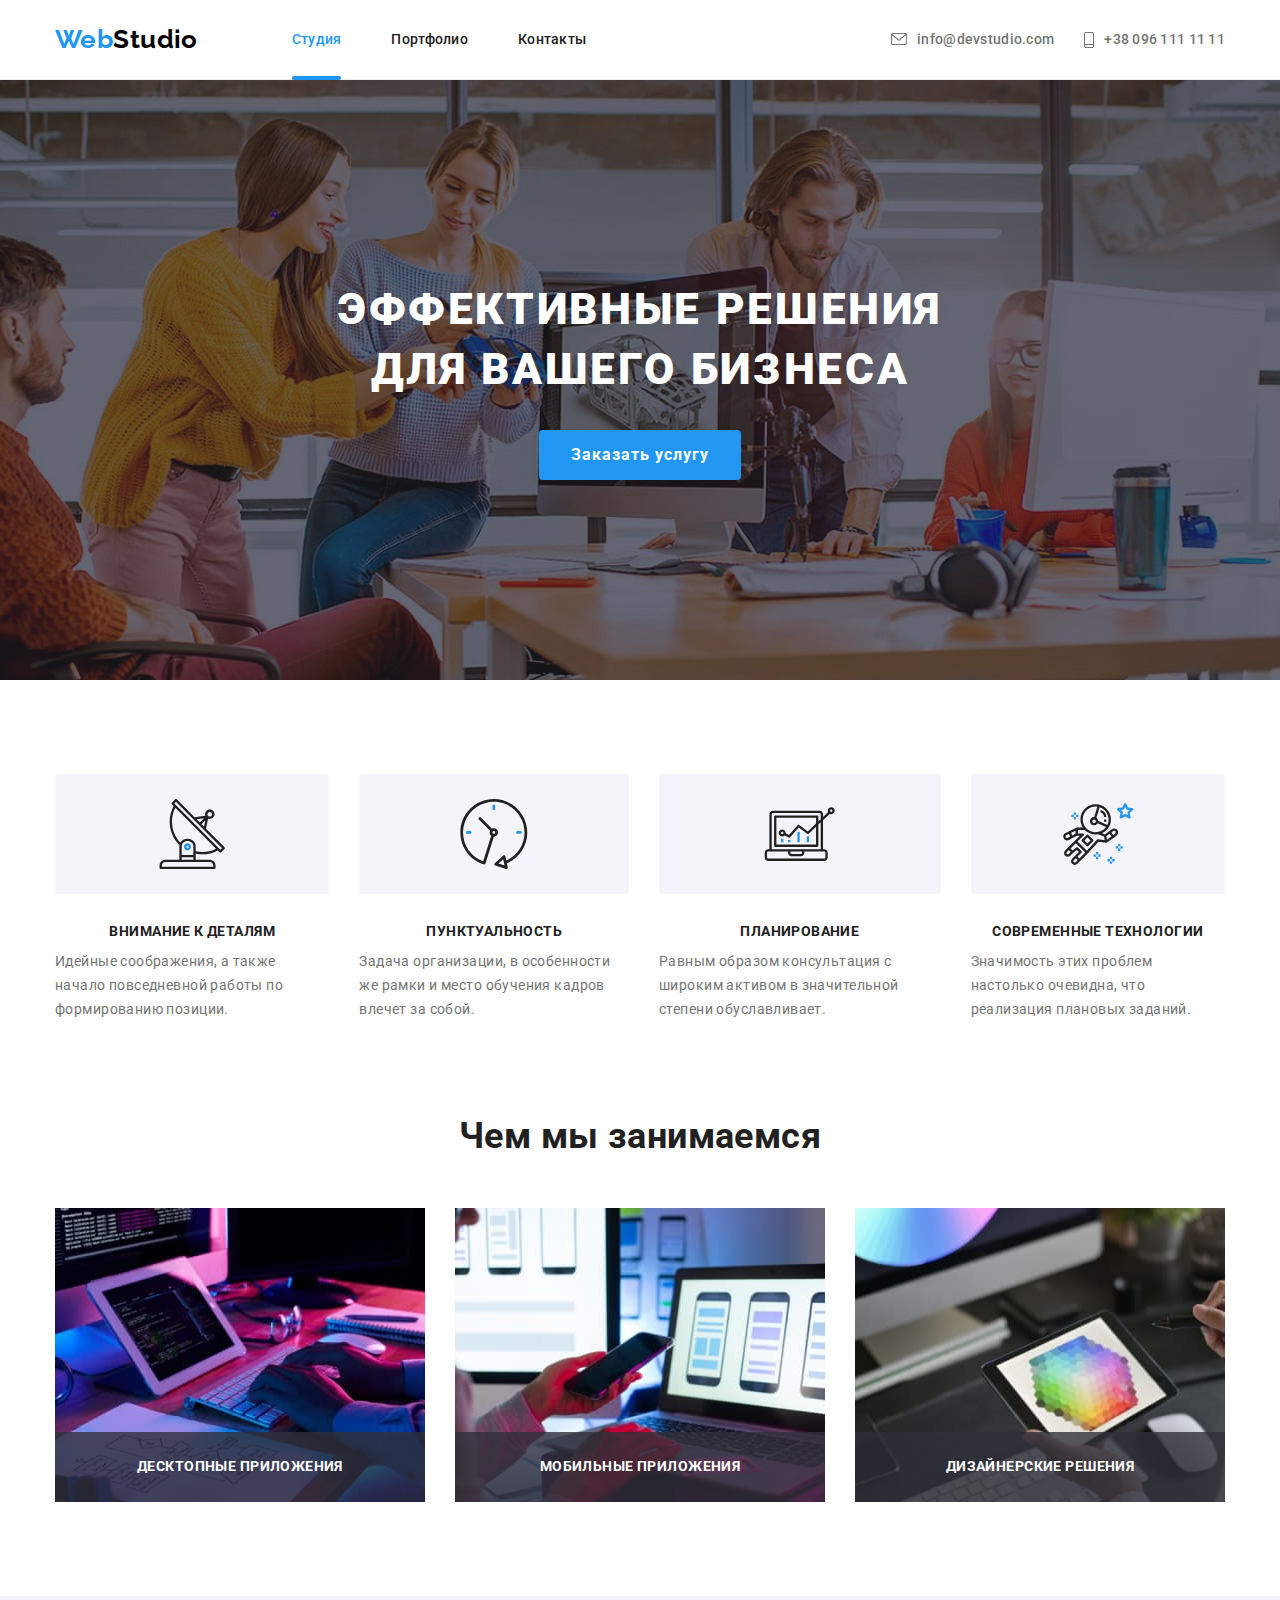
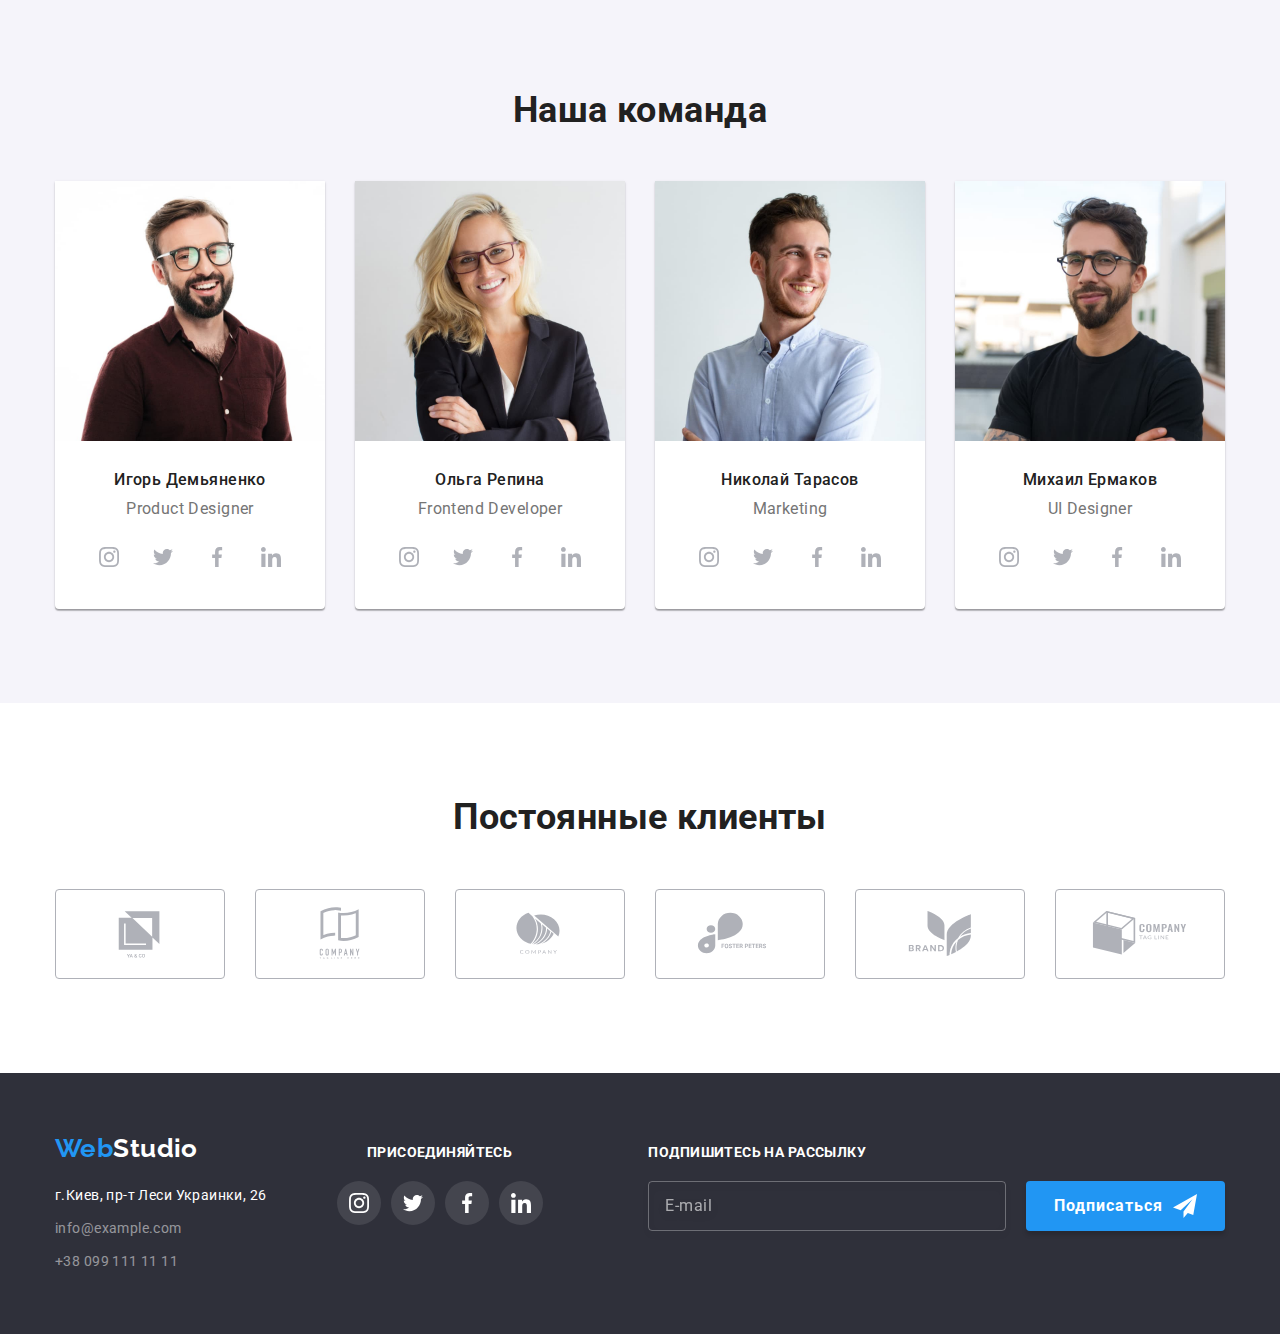
==== commit aba357ed: "vol-2" ====
--- a/index.html
+++ b/index.html
@@ -38,11 +38,11 @@
           <svg width="40" height="40" aria-label="Переключатель мобильного меню">
             <use
               class="icon-close"
-              href="/images/icons.svg#icon-mobile-close"
+              href="./images/icons.svg#icon-mobile-close"
             ></use>
             <use
               class="icon-menu"
-              href="/images/icons.svg#icon-mobile-menu"
+              href="./images/icons.svg#icon-mobile-menu"
             ></use>
           </svg>
         </button>
--- a/css/main.min.css
+++ b/css/main.min.css
@@ -1 +1 @@
-:root{--title-text-color: #212121;--logo-black-color: #000;--main-text-color: #757575;--blue-color: #2196f3;--blue-color-hover: #188ce8;--white-color: #fff;--secondary-background-color: #f5f4fa;--hero-background-color: #2f303a;--footer-background-color: #2f303a;--footer-contacts-text-color: rgba(255, 255, 255, 0.5);--filter-background-color: #f5f4fa;--portfolio-border-color: #eee;--light-gray-color: #afb1b8;--main-font: "Roboto", sans-serif;--timing-function: cubic-bezier(0.4, 0, 0.2, 1)}.visually-hidden{position:absolute;width:1px;height:1px;margin:-1px;border:0;padding:0;white-space:nowrap;-webkit-clip-path:inset(100%);clip-path:inset(100%);clip:rect(0 0 0 0);overflow:hidden}h1,h2,h3,h4,h5,h6,p,ul{margin:0;padding:0}img{display:block;max-width:100%;height:auto}a{text-decoration:none;cursor:pointer}ul{list-style:none;padding-left:0;margin:0}button{display:block;margin:0 auto;cursor:pointer;border:none;border-radius:4px}.container{margin:0 auto;padding:0 15px}@media screen and (min-width: 480px){.container{width:480px}}@media screen and (min-width: 768px){.container{width:768px}}@media screen and (min-width: 1200px){.container{width:1200px}}.section{padding-top:60px;padding-bottom:60px}.section__background-modificator{background-color:var(--secondary-background-color)}@media screen and (min-width: 1200px){.section{padding-top:94px;padding-bottom:94px}}.section__padding-modificator{padding-top:0}body{background:var(--white-color);color:var(--main-text-color);font-family:var(--main-font);letter-spacing:.03em;font-size:14px}body.modal-open{overflow:hidden}.section-title-h2{font-size:28px;line-height:1.17;margin-bottom:30px;font-weight:700;text-align:center;color:var(--title-text-color);justify-content:center}@media screen and (min-width: 1200px){.section-title-h2{margin-bottom:50px;font-size:36px;line-height:1.16}}.backdrop.is-hidden{opacity:0;pointer-events:none;visibility:hidden}.backdrop.is-hidden .modal{transform:scale(1.2)}.backdrop{overflow-y:scroll;position:fixed;top:0;left:0;height:100%;width:100%;visibility:visible;background-color:rgba(0,0,0,.2);opacity:1;transition:opacity 250ms var(--timing-function),visibility 250ms cubic-bezier(0.4, 0, 0.2, 1)}@media screen and (min-width: 480px){.backdrop{display:flex;align-items:center;justify-content:center}}.modal{position:relative;margin:95px 15px;transform:scale(1);background-color:var(--white-color);box-shadow:0px 1px 3px rgba(0,0,0,.12),0px 1px 1px rgba(0,0,0,.14),0px 2px 1px rgba(0,0,0,.2);border-radius:4px;transition:transform 250ms cubic-bezier(0.4, 0, 0.2, 1)}@media screen and (min-width: 480px){.modal{width:450px;height:609px;margin:0}}@media screen and (min-width: 1200px){.modal{width:528px;height:581px}}.modal__title{font-family:var(--main-font);font-weight:700;font-size:20px;line-height:23px;text-align:center;letter-spacing:.03em;color:var(--title-text-color);margin-bottom:12px}.modal__button-close{position:absolute;top:8px;right:8px;display:flex;justify-content:center;align-items:center;width:30px;height:30px;background-color:var(--white-color);border:2px solid rgba(0,0,0,.1);border-radius:50%;cursor:pointer;fill:currentColor;transition:color 250ms cubic-bezier(0.4, 0, 0.2, 1)}.modal__button-close:hover,.modal__button-close:focus{color:var(--blue-color)}.modal__container{display:flex;flex-direction:column;padding:40px}.modal__form{display:flex;flex-direction:column}.modal__form .modal__input-label{display:flex;flex-direction:column;gap:4px;margin-bottom:10px;font-family:var(--main-font);font-size:12px;line-height:1.16;letter-spacing:.01em;color:var(--main-text-color)}.modal__form-input{width:100%;border:1px solid rgba(33,33,33,.2);border-radius:4px;transition:border 250ms cubic-bezier(0.4, 0, 0.2, 1)}.modal__form-input:hover,.modal__form-input:focus{border:1px solid var(--blue-color);outline:none}.modal__form-input:hover+.modal__input-icon,.modal__form-input:focus+.modal__input-icon{color:var(--blue-color)}.modal__input-div .modal__form-input{height:40px;padding-left:42px}.modal__input-div{position:relative;display:flex;align-items:center;color:var(--title-text-color);transition:color 250ms cubic-bezier(0.4, 0, 0.2, 1)}.modal__input-div:hover,.modal__input-div:focus{color:var(--blue-color)}.modal__form .modal__input-icon{position:absolute;margin-left:12px;fill:currentColor;transition:color 250ms cubic-bezier(0.4, 0, 0.2, 1)}.modal__input-textarea.modal__form-input{padding:12px 16px;resize:none;height:120px}.modal__input-textarea.modal__form-input::-moz-placeholder{font-size:12px;line-height:1.17;letter-spacing:.01em;color:rgba(117,117,117,.5)}.modal__input-textarea.modal__form-input:-ms-input-placeholder{font-size:12px;line-height:1.17;letter-spacing:.01em;color:rgba(117,117,117,.5)}.modal__input-textarea.modal__form-input::placeholder{font-size:12px;line-height:1.17;letter-spacing:.01em;color:rgba(117,117,117,.5)}.modal__checkbox{position:absolute;-webkit-appearance:none;-moz-appearance:none;appearance:none}.modal__checkbox-terms{position:relative;display:flex;flex-direction:row;justify-content:center;align-items:center;font-family:var(--main-font);line-height:1.71;margin-top:10px;margin-bottom:30px;color:#757575}.modal__checkbox-icon{display:inline-block;width:16px;height:15px;border:2px solid #212121;border-radius:2px;margin-right:7px;color:var(--title-text-color)}.modal__checkbox:checked+.modal__checkbox-icon{background-image:url(../images/checked.svg);background-position:center;background-repeat:no-repeat;background-color:var(--blue-color);background-origin:border-box;border-color:var(--blue-color);fill:var(--white-color)}.modal__checkbox-terms-link{color:var(--blue-color);text-decoration:underline}.modal__button-container{display:flex;justify-content:center;align-items:center}.modal__button-container .footer__submit-button{padding:10px 55px}@media screen and (max-width: 1199px){.footer__subscribe-form{width:100%}}@media screen and (min-width: 1200px){.footer__subscribe-form{margin-left:auto}}.footer__signup-form{display:flex;flex-direction:column;gap:20px}@media screen and (min-width: 768px)and (max-width: 1199px){.footer__signup-form{align-items:center}}@media screen and (min-width: 1200px){.footer__signup-form{gap:20px;flex-direction:row}}.footer__signup-form input:focus{border:1px solid var(--blue-color)}.footer__email-input{height:50px;width:100%;font-size:16px;line-height:1.25;letter-spacing:.03em;border:1px solid rgba(255,255,255,.3);filter:drop-shadow(0px 4px 4px rgba(0, 0, 0, 0.15));border-radius:4px;color:var(--white-color);padding-left:16px;background:rgba(0,0,0,0)}@media screen and (min-width: 768px){.footer__email-input{width:450px}}@media screen and (min-width: 1200px){.footer__email-input{width:358px}}.footer__email-input::-moz-placeholder{font-family:var(--main-font);font-size:16px;line-height:1.25;letter-spacing:.03em;color:rgba(255,255,255,.6)}.footer__email-input:-ms-input-placeholder{font-family:var(--main-font);font-size:16px;line-height:1.25;letter-spacing:.03em;color:rgba(255,255,255,.6)}.footer__email-input::placeholder{font-family:var(--main-font);font-size:16px;line-height:1.25;letter-spacing:.03em;color:rgba(255,255,255,.6)}.footer__submit-button{display:flex;justify-content:center;align-items:center;gap:10px;max-width:200px;font-family:var(--main-font);font-weight:700;font-size:16px;line-height:1.88;letter-spacing:.06em;padding:10px 28px;cursor:pointer;border:none;background-color:var(--blue-color);box-shadow:0px 4px 4px rgba(0,0,0,.15);border-radius:4px;color:var(--white-color);transition:background-color 250ms cubic-bezier(0.4, 0, 0.2, 1)}.footer__submit-button:hover,.footer__submit-button:focus{background-color:var(--blue-color-hover)}.footer__subscribe-form svg{fill:currentColor}.logo{font-family:"Raleway",sans-serif;font-weight:700;font-size:24px;line-height:1.16;color:var(--blue-color);text-decoration:none;opacity:1}.logo__focus-modificator{color:var(--logo-black-color)}.logo__focus-footer-modificator{color:var(--white-color)}@media screen and (min-width: 768px){.logo{font-size:24px;line-height:1.16}}@media screen and (min-width: 1200px){.logo{font-size:26px;line-height:1.2}}.logo.hidden{opacity:0}.header{position:relative;border-bottom:1px solid #ececec;display:flex;height:80px}@media screen and (max-width: 768px){.header .container{width:100%}}.header__navbar{display:flex;align-items:center;height:100%}@media screen and (max-width: 768px){.header__navbar{width:100%;justify-content:space-between}}@media screen and (min-width: 768px)and (max-width: 1199px){.header__navbar{justify-content:space-between}}@media screen and (min-width: 1200px){.header__navbar{gap:94px}}.header__list{display:flex}@media screen and (max-width: 768px){.header__list{flex-direction:column;gap:32px;align-items:flex-start;padding-left:40px;top:-32px;position:absolute}}.header__list .header__link{font-weight:500;font-size:40px;line-height:1.175;letter-spacing:.02em;color:var(--title-text-color);text-decoration:none}.header__list .header__link:hover,.header__list .header__link:focus{color:var(--blue-color)}.header__list .header__link.header__current-link{color:var(--blue-color)}@media screen and (min-width: 768px){.header__list{display:flex;gap:50px}.header__list .header__item{position:relative;height:79px;display:flex;align-items:center}.header__list .header__link{font-size:14px;line-height:1.14;padding:32px 0;transition:color 250ms var(--timing-function)}.header__list .header__link::after{position:absolute;bottom:-1px;left:0;content:"";width:100%;height:4px;border-radius:2px;background-color:var(--blue-color);pointer-events:none;opacity:0}.header__list .header__link.header__current-link{color:var(--blue-color)}.header__list .header__link.header__current-link::after{opacity:1}}.header__contacts{display:flex}@media screen and (max-width: 767px){.header__contacts{flex-direction:column-reverse;gap:32px;align-items:flex-start;padding-left:40px;top:522px;position:absolute}.header__contacts .header__contacts-icon{display:none}.header__contacts .header__contacts-link{color:var(--main-text-color);font-weight:500;font-size:24px;line-height:1.17;letter-spacing:.02em;color:var(--main-text-color)}.header__contacts .header__contacts-link:hover,.header__contacts .header__contacts-link:focus{color:var(--blue-color)}.header__contacts li:last-child .header__contacts-link{font-size:34px;color:var(--blue-color)}}@media screen and (min-width: 768px){.header__contacts{gap:10px;flex-direction:column}.header__contacts .header__contacts-link{display:flex;align-items:center;gap:10px;color:var(--main-text-color);font-weight:500;font-size:14px;line-height:1.14;letter-spacing:.02em;transition:color 250ms var(--timing-function)}.header__contacts .header__contacts-link:hover,.header__contacts .header__contacts-link:focus{color:var(--blue-color)}.header__contacts .header__contacts-icon{fill:currentColor}}@media screen and (min-width: 1200px){.header__contacts{display:flex;flex-direction:row;margin-left:auto;gap:30px}.header__contacts .header__contacts-link{display:flex;align-items:center;gap:10px;color:var(--main-text-color);font-weight:500;font-size:14px;line-height:1.14;letter-spacing:.02em;padding:32px 0;transition:color 250ms var(--timing-function)}.header__contacts .header__contacts-link:hover,.header__contacts .header__contacts-link:focus{color:var(--blue-color)}.header__contacts .header__contacts-icon{fill:currentColor}}.header__mobile-social-links{display:none}@media screen and (max-width: 768px){.header__mobile-social-links{position:absolute;display:flex;padding-left:40px;top:666px}.header__mobile-social-links .mobile-social-link{font-weight:500;font-size:18px;line-height:1.22;letter-spacing:.02em;color:var(--blue-color)}.header__mobile-social-links li:not(:first-child){padding-left:10px}.header__mobile-social-links li:not(:last-child){padding-right:10px;border-right:1px solid var(--light-gray-color)}}.hero{padding-top:118px;padding-bottom:118px;margin:0 auto;text-align:center;background-color:var(--hero-background-color);background-repeat:no-repeat;background-position:center;background-size:cover;background-image:linear-gradient(to right, rgba(47, 48, 58, 0.4), rgba(47, 48, 58, 0.4)),url(../images/mobile/hero-background.jpg)}@media screen and (min-width: 768px){.hero{background-image:linear-gradient(to right, rgba(47, 48, 58, 0.4), rgba(47, 48, 58, 0.4)),url(../images/tablet/hero-background.jpg)}}@media screen and (min-width: 1200px){.hero{padding-top:200px;padding-bottom:200px;height:600px;max-width:1600px;background-image:linear-gradient(to right, rgba(47, 48, 58, 0.4), rgba(47, 48, 58, 0.4)),url(../images/desktop/hero-background.jpg)}}.hero__title{font-weight:900;font-size:26px;line-height:1.62;letter-spacing:.06em;text-transform:uppercase;color:var(--white-color);margin-bottom:30px}@media screen and (min-width: 1200px){.hero__title{font-weight:900;font-size:44px;line-height:1.36}}.hero__button{min-width:200px;min-height:50px;padding:10px 32px;font-family:var(--main-font);font-weight:700;font-size:16px;line-height:1.88;text-align:center;letter-spacing:.06em;background-color:var(--blue-color);color:var(--white-color);transition:background-color 250ms var(--timing-function)}.hero__button__button:hover,.hero__button__button:focus{background-color:var(--blue-color-hover)}@media screen and (max-width: 1199px){.expertise-section{display:none}}.expertise{display:none}@media screen and (min-width: 1200px){.expertise{display:flex;gap:30px}.expertise__img{display:flex;width:370px}.expertise__item{position:relative}.expertise__zone{position:absolute;display:flex;align-items:center;justify-content:center;bottom:0;left:0;content:"";width:100%;height:70px;background-color:rgba(47,48,58,.8)}.expertise__text{text-align:center;color:var(--white-color);font-family:var(--main-font);font-weight:700;line-height:1.14;text-transform:uppercase}}.advantages{display:flex;gap:30px;justify-content:space-between;flex-direction:column}@media screen and (min-width: 768px)and (max-width: 1199px){.advantages{flex-direction:row;flex-wrap:wrap}}@media screen and (min-width: 1200px){.advantages{flex-direction:row}}@media screen and (min-width: 768px)and (max-width: 1199px){.advantages__item{flex-basis:calc((100% - 30px)/2)}}.advantages__icon{display:flex;justify-content:center;align-items:center;height:120px;width:100%;padding:25px 0;background-color:var(--filter-background-color);margin-bottom:30px}.advantages__title{font-weight:700;font-size:14px;line-height:1.14;text-transform:uppercase;color:var(--title-text-color);margin-bottom:10px}.advantages__text{color:var(--main-text-color);font-size:14px;line-height:1.71}.team{display:flex;gap:30px;flex-direction:column}@media screen and (min-width: 768px)and (max-width: 1199px){.team{flex-direction:row;flex-wrap:wrap}}@media screen and (min-width: 1200px){.team{flex-direction:row}}.team__box{background-color:var(--white-color);box-shadow:0px 1px 3px rgba(0,0,0,.12),0px 1px 1px rgba(0,0,0,.14),0px 2px 1px rgba(0,0,0,.2);border-radius:0px 0px 4px 4px}@media screen and (min-width: 768px)and (max-width: 1199px){.team__box{flex-basis:calc((100% - 30px)/2)}}@media screen and (min-width: 1200px){.team__box{width:270px}}.team__box>img{min-width:450px;max-height:460px}@media screen and (min-width: 768px){.team__box>img{width:354px;height:374px}}@media screen and (min-width: 1200px){.team__box>img{width:270px;height:260px}}.team__info-container{text-align:center;padding:30px 0}.team__member{font-weight:500;font-size:16px;line-height:1.18;margin-bottom:10px;text-align:center;color:var(--title-text-color)}.team__position{font-size:16px;line-height:1.18;text-align:center;color:var(--main-text-color)}.team__icons-social{display:flex;justify-content:center;gap:10px;margin-top:16px}.team__specific-icon-social{width:44px;height:44px}.team__link{width:44px;height:44px;border-radius:50%;color:var(--light-gray-color);display:flex;justify-content:center;align-items:center;fill:currentColor;transition:background-color 250ms var(--timing-function),color 250ms var(--timing-function)}.team__link:focus,.team__link:hover{background-color:var(--blue-color);color:var(--white-color)}.clients{display:flex;justify-content:center;align-items:center;gap:30px;flex-direction:row;flex-wrap:wrap}.clients__link{width:210px;height:90px;color:var(--light-gray-color);display:flex;justify-content:center;align-items:center;border:1px solid var(--light-gray-color);border-radius:4px;transition:border-color 250ms var(--timing-function),color 250ms var(--timing-function)}.clients__link:hover,.clients__link:focus{color:var(--blue-color);border-color:var(--blue-color)}@media screen and (min-width: 768px){.clients__link{width:220px;height:90px}}@media screen and (min-width: 1200px){.clients__link{width:170px;height:90px}}.clients__icon{width:106px;height:60px;fill:currentColor}.portfolio__cards{display:flex;gap:30px;flex-direction:column}@media screen and (min-width: 768px){.portfolio__cards{flex-direction:row;flex-wrap:wrap}}@media screen and (min-width: 1200px){.portfolio__cards{flex-direction:row;align-items:center;flex-wrap:wrap}}.portfolio__item{position:relative}@media screen and (min-width: 768px)and (max-width: 1199px){.portfolio__item{flex-basis:calc((100% - 30px)/2);width:354px}}@media screen and (min-width: 1200px){.portfolio__item{width:370px}}.portfolio__link{display:flex;flex-direction:column;cursor:pointer;transition:box-shadow 250ms var(--timing-function)}.portfolio__link:hover,.portfolio__link:focus{box-shadow:0px 1px 1px rgba(0,0,0,.12),0px 4px 4px rgba(0,0,0,.06),1px 4px 6px rgba(0,0,0,.16)}.portfolio__img{display:block;overflow:hidden}@media screen and (min-width: 480px){.portfolio__img{width:480px}}@media screen and (min-width: 768px){.portfolio__img{width:354px}}@media screen and (min-width: 1200px){.portfolio__img{width:370px}}.portfolio__link-container{position:relative;overflow:hidden}.portfolio__hover-container{position:absolute;display:flex;align-items:center;justify-content:center;top:0;left:0;content:"";width:100%;height:100%;background-color:rgba(33,150,243,.9);transform:translateY(calc(100% + 1px));transition:opacity 250ms var(--timing-function),transform 250ms var(--timing-function)}.portfolio__link:hover .portfolio__hover-container,.portfolio__link:focus .portfolio__hover-container{transform:translateY(0)}.portfolio__item-text-area{display:flex;flex-direction:column;padding:20px 24px;border:1px solid var(--portfolio-border-color);border-top:none}@media screen and (min-width: 768px)and (max-width: 1199px){.portfolio__item-text-area--modificator{height:147px}}.portfolio__hover-text{text-align:center;color:var(--white-color);font-family:var(--main-font);font-size:18px;line-height:1.56;text-decoration:none;padding-right:24px;padding-left:24px}.portfolio__title{font-weight:700;font-size:18px;line-height:2;letter-spacing:.06em;margin-bottom:4px;color:var(--title-text-color)}.portfolio__text{font-size:16px;line-height:1.88;color:var(--main-text-color)}.portfolio__radio-buttons{display:flex;justify-content:flex-start;grid-gap:8px;grid-row-gap:15px;flex-wrap:wrap;margin-bottom:40px}@media screen and (min-width: 1200px){.portfolio__radio-buttons{grid-gap:0;grid-row-gap:0;gap:8px;justify-content:center;margin-bottom:50px}}.portfolio__radio-button{background-color:var(--filter-background-color);color:var(--title-text-color);padding:6px 22px;font-family:var(--main-font);font-weight:500;font-size:16px;line-height:1.62;border-color:var(--filter-background-color);text-align:center;letter-spacing:.03em;transition:background-color 250ms var(--timing-function),color 250ms var(--timing-function),box-shadow 250ms var(--timing-function)}.portfolio__radio-button.active{background-color:var(--blue-color);color:var(--white-color);box-shadow:0px 3px 1px rgba(0,0,0,.1),0px 1px 2px rgba(0,0,0,.08),0px 2px 2px rgba(0,0,0,.12)}.portfolio__radio-button:hover,.portfolio__radio-button:focus{background-color:var(--blue-color);color:var(--white-color);box-shadow:0px 3px 1px rgba(0,0,0,.1),0px 1px 2px rgba(0,0,0,.08),0px 2px 2px rgba(0,0,0,.12)}.footer{background-color:var(--footer-background-color);padding:60px 0}.footer .container{display:flex;flex-direction:column;align-items:center}@media screen and (max-width: 1199px){.footer .container{gap:50px}}@media screen and (min-width: 768px)and (max-width: 1199px){.footer .container{width:768px;flex-direction:row;flex-wrap:wrap;justify-content:space-around;align-items:baseline}}@media screen and (min-width: 1200px){.footer .container{width:1200px;flex-direction:row;align-items:baseline}}.footer__logo-contacts-container{display:flex;flex-direction:column}@media screen and (max-width: 1200px){.footer__logo-contacts-container{align-items:center}}@media screen and (max-width: 1200px){.footer__contacts-container{text-align:center}}.footer__contacts{display:flex;flex-direction:column;gap:9px;margin-top:20px;text-decoration:none;line-height:1.71;font-style:normal;transition:color 250ms var(--timing-function)}.footer__adress{color:var(--white-color)}.footer__mail,.footer__tel{color:var(--footer-contacts-text-color);transition:color 250ms var(--timing-function)}.footer__adress:hover,.footer__mail:hover,.footer__tel:hover,.footer__adress:focus,.footer__mail:focus,.footer__tel:focus{color:var(--blue-color)}.footer__social-block{text-align:center}@media screen and (min-width: 1200px){.footer__social-block{margin-left:70px}}.footer__icons-social{display:flex;gap:10px}.footer__icons-social svg{fill:var(--white-color)}.footer__icon-social{display:flex;justify-content:center;align-items:center;width:44px;height:44px;background-color:rgba(255,255,255,.1);border-radius:50%;transition:background-color 250ms var(--timing-function)}.footer__icon-social:focus,.footer__icon-social:hover{background-color:var(--blue-color)}.footer__social-title{margin-bottom:20px;font-weight:700;line-height:1.14;text-transform:uppercase;color:var(--white-color)}@media screen and (max-width: 1200px){.footer__social-title{text-align:center}}.header__mobile-burger-menu{display:inline-flex;margin:0;padding:0;border:none;background-color:rgba(0,0,0,0);fill:var(--title-text-color)}.header__mobile-burger-menu .icon-close{display:none;fill:var(--blue-color)}.header__mobile-burger-menu.is-open .icon-close{display:block}.header__mobile-burger-menu.is-open .icon-menu{display:none}@media screen and (min-width: 768px){.header__mobile-burger-menu{display:none}}@media screen and (max-width: 767px){.header__mobile-menu-container{display:none;position:absolute;top:100%;left:0;width:100%;height:100vh;background-color:#fff;text-align:center;font-size:20px}.header__mobile-menu-container.is-open{display:block}}@media screen and (min-width: 768px)and (max-width: 1200px){.header__mobile-menu-container{display:flex;align-items:center;gap:90px}}@media screen and (min-width: 1200px){.header__mobile-menu-container{display:flex;align-items:center;width:100%}}/*# sourceMappingURL=main.min.css.map */+:root{--title-text-color: #212121;--logo-black-color: #000;--main-text-color: #757575;--blue-color: #2196f3;--blue-color-hover: #188ce8;--white-color: #fff;--secondary-background-color: #f5f4fa;--hero-background-color: #2f303a;--footer-background-color: #2f303a;--footer-contacts-text-color: rgba(255, 255, 255, 0.5);--filter-background-color: #f5f4fa;--portfolio-border-color: #eee;--light-gray-color: #afb1b8;--main-font: "Roboto", sans-serif;--timing-function: cubic-bezier(0.4, 0, 0.2, 1)}.visually-hidden{position:absolute;width:1px;height:1px;margin:-1px;border:0;padding:0;white-space:nowrap;-webkit-clip-path:inset(100%);clip-path:inset(100%);clip:rect(0 0 0 0);overflow:hidden}h1,h2,h3,h4,h5,h6,p,ul{margin:0;padding:0}img{display:block;max-width:100%;height:auto}a{text-decoration:none;cursor:pointer}ul{list-style:none;padding-left:0;margin:0}button{display:block;margin:0 auto;cursor:pointer;border:none;border-radius:4px}.container{margin:0 auto;padding:0 15px}@media screen and (min-width: 480px){.container{width:480px}}@media screen and (min-width: 768px){.container{width:768px}}@media screen and (min-width: 1200px){.container{width:1200px}}.section{padding-top:60px;padding-bottom:60px}.section__background-modificator{background-color:var(--secondary-background-color)}@media screen and (min-width: 1200px){.section{padding-top:94px;padding-bottom:94px}}.section__padding-modificator{padding-top:0}body{background:var(--white-color);color:var(--main-text-color);font-family:var(--main-font);letter-spacing:.03em;font-size:14px}body.modal-open{overflow:hidden}.section-title-h2{font-size:28px;line-height:1.17;margin-bottom:30px;font-weight:700;text-align:center;color:var(--title-text-color);justify-content:center}@media screen and (min-width: 1200px){.section-title-h2{margin-bottom:50px;font-size:36px;line-height:1.16}}.backdrop.is-hidden{opacity:0;pointer-events:none;visibility:hidden}.backdrop.is-hidden .modal{transform:scale(1.2)}.backdrop{overflow-y:scroll;position:fixed;top:0;left:0;height:100%;width:100%;visibility:visible;background-color:rgba(0,0,0,.2);opacity:1;transition:opacity 250ms var(--timing-function),visibility 250ms cubic-bezier(0.4, 0, 0.2, 1)}@media screen and (min-width: 480px){.backdrop{display:flex;align-items:center;justify-content:center}}.modal{position:relative;margin:95px 15px;transform:scale(1);background-color:var(--white-color);box-shadow:0px 1px 3px rgba(0,0,0,.12),0px 1px 1px rgba(0,0,0,.14),0px 2px 1px rgba(0,0,0,.2);border-radius:4px;transition:transform 250ms cubic-bezier(0.4, 0, 0.2, 1)}@media screen and (min-width: 480px){.modal{width:450px;height:609px;margin:0}}@media screen and (min-width: 1200px){.modal{width:528px;height:581px}}.modal__title{font-family:var(--main-font);font-weight:700;font-size:20px;line-height:23px;text-align:center;letter-spacing:.03em;color:var(--title-text-color);margin-bottom:12px}.modal__button-close{position:absolute;top:8px;right:8px;display:flex;justify-content:center;align-items:center;width:30px;height:30px;background-color:var(--white-color);border:2px solid rgba(0,0,0,.1);border-radius:50%;cursor:pointer;fill:currentColor;transition:color 250ms cubic-bezier(0.4, 0, 0.2, 1)}.modal__button-close:hover,.modal__button-close:focus{color:var(--blue-color)}.modal__container{display:flex;flex-direction:column;padding:40px}.modal__form{display:flex;flex-direction:column}.modal__form .modal__input-label{display:flex;flex-direction:column;gap:4px;margin-bottom:10px;font-family:var(--main-font);font-size:12px;line-height:1.16;letter-spacing:.01em;color:var(--main-text-color)}.modal__form-input{width:100%;border:1px solid rgba(33,33,33,.2);border-radius:4px;transition:border 250ms cubic-bezier(0.4, 0, 0.2, 1)}.modal__form-input:hover,.modal__form-input:focus{border:1px solid var(--blue-color);outline:none}.modal__form-input:hover+.modal__input-icon,.modal__form-input:focus+.modal__input-icon{color:var(--blue-color)}.modal__input-div .modal__form-input{height:40px;padding-left:42px}.modal__input-div{position:relative;display:flex;align-items:center;color:var(--title-text-color);transition:color 250ms cubic-bezier(0.4, 0, 0.2, 1)}.modal__input-div:hover,.modal__input-div:focus{color:var(--blue-color)}.modal__form .modal__input-icon{position:absolute;margin-left:12px;fill:currentColor;transition:color 250ms cubic-bezier(0.4, 0, 0.2, 1)}.modal__input-textarea.modal__form-input{padding:12px 16px;resize:none;height:120px}.modal__input-textarea.modal__form-input::-moz-placeholder{font-size:12px;line-height:1.17;letter-spacing:.01em;color:rgba(117,117,117,.5)}.modal__input-textarea.modal__form-input:-ms-input-placeholder{font-size:12px;line-height:1.17;letter-spacing:.01em;color:rgba(117,117,117,.5)}.modal__input-textarea.modal__form-input::placeholder{font-size:12px;line-height:1.17;letter-spacing:.01em;color:rgba(117,117,117,.5)}.modal__checkbox{position:absolute;-webkit-appearance:none;-moz-appearance:none;appearance:none}.modal__checkbox-terms{position:relative;display:flex;flex-direction:row;justify-content:center;align-items:center;font-family:var(--main-font);line-height:1.71;margin-top:10px;margin-bottom:30px;color:#757575}.modal__checkbox-icon{display:inline-block;width:16px;height:15px;border:2px solid #212121;border-radius:2px;margin-right:7px;color:var(--title-text-color)}.modal__checkbox:checked+.modal__checkbox-icon{background-image:url(../images/checked.svg);background-position:center;background-repeat:no-repeat;background-color:var(--blue-color);background-origin:border-box;border-color:var(--blue-color);fill:var(--white-color)}.modal__checkbox-terms-link{color:var(--blue-color);text-decoration:underline}.modal__button-container{display:flex;justify-content:center;align-items:center}.modal__button-container .footer__submit-button{padding:10px 55px}@media screen and (max-width: 1199px){.footer__subscribe-form{width:100%}}@media screen and (min-width: 1200px){.footer__subscribe-form{margin-left:auto}}.footer__signup-form{display:flex;flex-direction:column;gap:20px}@media screen and (min-width: 768px)and (max-width: 1199px){.footer__signup-form{align-items:center}}@media screen and (min-width: 1200px){.footer__signup-form{gap:20px;flex-direction:row}}.footer__signup-form input:focus{border:1px solid var(--blue-color)}.footer__email-input{height:50px;width:100%;font-size:16px;line-height:1.25;letter-spacing:.03em;border:1px solid rgba(255,255,255,.3);filter:drop-shadow(0px 4px 4px rgba(0, 0, 0, 0.15));border-radius:4px;color:var(--white-color);padding-left:16px;background:rgba(0,0,0,0)}@media screen and (min-width: 768px){.footer__email-input{width:450px}}@media screen and (min-width: 1200px){.footer__email-input{width:358px}}.footer__email-input::-moz-placeholder{font-family:var(--main-font);font-size:16px;line-height:1.25;letter-spacing:.03em;color:rgba(255,255,255,.6)}.footer__email-input:-ms-input-placeholder{font-family:var(--main-font);font-size:16px;line-height:1.25;letter-spacing:.03em;color:rgba(255,255,255,.6)}.footer__email-input::placeholder{font-family:var(--main-font);font-size:16px;line-height:1.25;letter-spacing:.03em;color:rgba(255,255,255,.6)}.footer__submit-button{display:flex;justify-content:center;align-items:center;gap:10px;max-width:200px;font-family:var(--main-font);font-weight:700;font-size:16px;line-height:1.88;letter-spacing:.06em;padding:10px 28px;cursor:pointer;border:none;background-color:var(--blue-color);box-shadow:0px 4px 4px rgba(0,0,0,.15);border-radius:4px;color:var(--white-color);transition:background-color 250ms cubic-bezier(0.4, 0, 0.2, 1)}.footer__submit-button:hover,.footer__submit-button:focus{background-color:var(--blue-color-hover)}.footer__subscribe-form svg{fill:currentColor}.logo{font-family:"Raleway",sans-serif;font-weight:700;font-size:24px;line-height:1.16;color:var(--blue-color);text-decoration:none;opacity:1}.logo__focus-modificator{color:var(--logo-black-color)}.logo__focus-footer-modificator{color:var(--white-color)}@media screen and (min-width: 768px){.logo{font-size:24px;line-height:1.16}}@media screen and (min-width: 1200px){.logo{font-size:26px;line-height:1.2}}.logo.hidden{opacity:0}.header{border-bottom:1px solid #ececec;display:flex;height:80px}@media screen and (max-width: 768px){.header .container{width:100%}}.header__navbar{display:flex;align-items:center;height:100%}@media screen and (max-width: 768px){.header__navbar{width:100%;justify-content:space-between}}@media screen and (min-width: 768px)and (max-width: 1199px){.header__navbar{justify-content:space-between}}@media screen and (min-width: 1200px){.header__navbar{gap:94px}}.header__list{display:flex}@media screen and (max-width: 768px){.header__list{flex-direction:column;gap:32px;align-items:flex-start}}.header__list .header__link{font-weight:500;font-size:40px;line-height:1.175;letter-spacing:.02em;color:var(--title-text-color);text-decoration:none}.header__list .header__link:hover,.header__list .header__link:focus{color:var(--blue-color)}.header__list .header__link.header__current-link{color:var(--blue-color)}@media screen and (min-width: 768px){.header__list{display:flex;gap:50px}.header__list .header__item{position:relative;height:79px;display:flex;align-items:center}.header__list .header__link{font-size:14px;line-height:1.14;padding:32px 0;transition:color 250ms var(--timing-function)}.header__list .header__link::after{position:absolute;bottom:-1px;left:0;content:"";width:100%;height:4px;border-radius:2px;background-color:var(--blue-color);pointer-events:none;opacity:0}.header__list .header__link.header__current-link{color:var(--blue-color)}.header__list .header__link.header__current-link::after{opacity:1}}.header__contacts{display:flex}@media screen and (max-width: 767px){.header__contacts{flex-direction:column-reverse;gap:32px;align-items:flex-start}.header__contacts .header__contacts-icon{display:none}.header__contacts .header__contacts-link{color:var(--main-text-color);font-weight:500;font-size:24px;line-height:1.17;letter-spacing:.02em;color:var(--main-text-color)}.header__contacts .header__contacts-link:hover,.header__contacts .header__contacts-link:focus{color:var(--blue-color)}.header__contacts li:last-child .header__contacts-link{font-size:34px;color:var(--blue-color)}}@media screen and (min-width: 768px){.header__contacts{gap:10px;flex-direction:column}.header__contacts .header__contacts-link{display:flex;align-items:center;gap:10px;color:var(--main-text-color);font-weight:500;font-size:14px;line-height:1.14;letter-spacing:.02em;transition:color 250ms var(--timing-function)}.header__contacts .header__contacts-link:hover,.header__contacts .header__contacts-link:focus{color:var(--blue-color)}.header__contacts .header__contacts-icon{fill:currentColor}}@media screen and (min-width: 1200px){.header__contacts{display:flex;flex-direction:row;margin-left:auto;gap:30px}.header__contacts .header__contacts-link{display:flex;align-items:center;gap:10px;color:var(--main-text-color);font-weight:500;font-size:14px;line-height:1.14;letter-spacing:.02em;padding:32px 0;transition:color 250ms var(--timing-function)}.header__contacts .header__contacts-link:hover,.header__contacts .header__contacts-link:focus{color:var(--blue-color)}.header__contacts .header__contacts-icon{fill:currentColor}}.header__mobile-social-links{display:none}@media screen and (max-width: 768px){.header__mobile-social-links{display:flex;flex-wrap:wrap}.header__mobile-social-links .mobile-social-link{font-weight:500;font-size:18px;line-height:1.22;letter-spacing:.02em;color:var(--blue-color)}.header__mobile-social-links li:not(:first-child){padding-left:10px}.header__mobile-social-links li:not(:last-child){padding-right:10px;border-right:1px solid var(--light-gray-color)}}.hero{padding-top:118px;padding-bottom:118px;margin:0 auto;text-align:center;background-color:var(--hero-background-color);background-repeat:no-repeat;background-position:center;background-size:cover;background-image:linear-gradient(to right, rgba(47, 48, 58, 0.4), rgba(47, 48, 58, 0.4)),url(../images/mobile/hero-background.jpg)}@media screen and (min-width: 768px){.hero{background-image:linear-gradient(to right, rgba(47, 48, 58, 0.4), rgba(47, 48, 58, 0.4)),url(../images/tablet/hero-background.jpg)}}@media screen and (min-width: 1200px){.hero{padding-top:200px;padding-bottom:200px;height:600px;max-width:1600px;background-image:linear-gradient(to right, rgba(47, 48, 58, 0.4), rgba(47, 48, 58, 0.4)),url(../images/desktop/hero-background.jpg)}}.hero__title{font-weight:900;font-size:26px;line-height:1.62;letter-spacing:.06em;text-transform:uppercase;color:var(--white-color);margin-bottom:30px}@media screen and (min-width: 1200px){.hero__title{font-weight:900;font-size:44px;line-height:1.36}}.hero__button{min-width:200px;min-height:50px;padding:10px 32px;font-family:var(--main-font);font-weight:700;font-size:16px;line-height:1.88;text-align:center;letter-spacing:.06em;background-color:var(--blue-color);color:var(--white-color);transition:background-color 250ms var(--timing-function)}.hero__button__button:hover,.hero__button__button:focus{background-color:var(--blue-color-hover)}@media screen and (max-width: 1199px){.expertise-section{display:none}}.expertise{display:none}@media screen and (min-width: 1200px){.expertise{display:flex;gap:30px}.expertise__img{display:flex;width:370px}.expertise__item{position:relative}.expertise__zone{position:absolute;display:flex;align-items:center;justify-content:center;bottom:0;left:0;content:"";width:100%;height:70px;background-color:rgba(47,48,58,.8)}.expertise__text{text-align:center;color:var(--white-color);font-family:var(--main-font);font-weight:700;line-height:1.14;text-transform:uppercase}}.advantages{display:flex;gap:30px;justify-content:space-between;flex-direction:column}@media screen and (min-width: 768px)and (max-width: 1199px){.advantages{flex-direction:row;flex-wrap:wrap}}@media screen and (min-width: 1200px){.advantages{flex-direction:row}}@media screen and (min-width: 768px)and (max-width: 1199px){.advantages__item{flex-basis:calc((100% - 30px)/2)}}.advantages__icon{display:flex;justify-content:center;align-items:center;height:120px;width:100%;padding:25px 0;background-color:var(--filter-background-color);margin-bottom:30px;border-radius:4px}.advantages__title{font-weight:700;font-size:14px;line-height:1.14;text-transform:uppercase;color:var(--title-text-color);margin-bottom:10px;text-align:center}.advantages__text{color:var(--main-text-color);font-size:14px;line-height:1.71}.team{display:flex;gap:30px;flex-direction:column}@media screen and (min-width: 768px)and (max-width: 1199px){.team{flex-direction:row;flex-wrap:wrap}}@media screen and (min-width: 1200px){.team{flex-direction:row}}.team__box{background-color:var(--white-color);box-shadow:0px 1px 3px rgba(0,0,0,.12),0px 1px 1px rgba(0,0,0,.14),0px 2px 1px rgba(0,0,0,.2);border-radius:0px 0px 4px 4px}@media screen and (min-width: 768px)and (max-width: 1199px){.team__box{flex-basis:calc((100% - 30px)/2)}}@media screen and (min-width: 1200px){.team__box{width:270px}}.team__box>img{min-width:450px;max-height:460px}@media screen and (min-width: 768px){.team__box>img{width:354px;height:374px}}@media screen and (min-width: 1200px){.team__box>img{width:270px;height:260px}}.team__info-container{text-align:center;padding:30px 0}.team__member{font-weight:500;font-size:16px;line-height:1.18;margin-bottom:10px;text-align:center;color:var(--title-text-color)}.team__position{font-size:16px;line-height:1.18;text-align:center;color:var(--main-text-color)}.team__icons-social{display:flex;justify-content:center;gap:10px;margin-top:16px}.team__specific-icon-social{width:44px;height:44px}.team__link{width:44px;height:44px;border-radius:50%;color:var(--light-gray-color);display:flex;justify-content:center;align-items:center;fill:currentColor;transition:background-color 250ms var(--timing-function),color 250ms var(--timing-function)}.team__link:focus,.team__link:hover{background-color:var(--blue-color);color:var(--white-color)}.clients{display:flex;justify-content:center;align-items:center;gap:30px;flex-direction:row;flex-wrap:wrap}.clients__link{width:210px;height:90px;color:var(--light-gray-color);display:flex;justify-content:center;align-items:center;border:1px solid var(--light-gray-color);border-radius:4px;transition:border-color 250ms var(--timing-function),color 250ms var(--timing-function)}.clients__link:hover,.clients__link:focus{color:var(--blue-color);border-color:var(--blue-color)}@media screen and (min-width: 768px){.clients__link{width:220px;height:90px}}@media screen and (min-width: 1200px){.clients__link{width:170px;height:90px}}.clients__icon{width:106px;height:60px;fill:currentColor}.portfolio__cards{display:flex;gap:30px;flex-direction:column}@media screen and (min-width: 768px){.portfolio__cards{flex-direction:row;flex-wrap:wrap}}@media screen and (min-width: 1200px){.portfolio__cards{flex-direction:row;align-items:center;flex-wrap:wrap}}.portfolio__item{position:relative}@media screen and (min-width: 768px)and (max-width: 1199px){.portfolio__item{flex-basis:calc((100% - 30px)/2);width:354px}}@media screen and (min-width: 1200px){.portfolio__item{width:370px}}.portfolio__link{display:flex;flex-direction:column;cursor:pointer;transition:box-shadow 250ms var(--timing-function)}.portfolio__link:hover,.portfolio__link:focus{box-shadow:0px 1px 1px rgba(0,0,0,.12),0px 4px 4px rgba(0,0,0,.06),1px 4px 6px rgba(0,0,0,.16)}.portfolio__img{display:block;overflow:hidden}@media screen and (min-width: 480px){.portfolio__img{width:480px}}@media screen and (min-width: 768px){.portfolio__img{width:354px}}@media screen and (min-width: 1200px){.portfolio__img{width:370px}}.portfolio__link-container{position:relative;overflow:hidden}.portfolio__hover-container{position:absolute;display:flex;align-items:center;justify-content:center;top:0;left:0;content:"";width:100%;height:100%;background-color:rgba(33,150,243,.9);transform:translateY(calc(100% + 1px));transition:opacity 250ms var(--timing-function),transform 250ms var(--timing-function)}.portfolio__link:hover .portfolio__hover-container,.portfolio__link:focus .portfolio__hover-container{transform:translateY(0)}.portfolio__item-text-area{display:flex;flex-direction:column;padding:20px 24px;border:1px solid var(--portfolio-border-color);border-top:none}@media screen and (min-width: 768px)and (max-width: 1199px){.portfolio__item-text-area--modificator{height:147px}}.portfolio__hover-text{text-align:center;color:var(--white-color);font-family:var(--main-font);font-size:18px;line-height:1.56;text-decoration:none;padding-right:24px;padding-left:24px}.portfolio__title{font-weight:700;font-size:18px;line-height:2;letter-spacing:.06em;margin-bottom:4px;color:var(--title-text-color)}.portfolio__text{font-size:16px;line-height:1.88;color:var(--main-text-color)}.portfolio__radio-buttons{display:flex;justify-content:flex-start;grid-gap:8px;grid-row-gap:15px;flex-wrap:wrap;margin-bottom:40px}@media screen and (min-width: 768px){.portfolio__radio-buttons{justify-content:center}}@media screen and (min-width: 1200px){.portfolio__radio-buttons{grid-gap:0;grid-row-gap:0;gap:8px;margin-bottom:50px}}.portfolio__radio-button{background-color:var(--filter-background-color);color:var(--title-text-color);padding:6px 22px;font-family:var(--main-font);font-weight:500;font-size:16px;line-height:1.62;border-color:var(--filter-background-color);text-align:center;letter-spacing:.03em;transition:background-color 250ms var(--timing-function),color 250ms var(--timing-function),box-shadow 250ms var(--timing-function)}.portfolio__radio-button.active{background-color:var(--blue-color);color:var(--white-color);box-shadow:0px 3px 1px rgba(0,0,0,.1),0px 1px 2px rgba(0,0,0,.08),0px 2px 2px rgba(0,0,0,.12)}.portfolio__radio-button:hover,.portfolio__radio-button:focus{background-color:var(--blue-color);color:var(--white-color);box-shadow:0px 3px 1px rgba(0,0,0,.1),0px 1px 2px rgba(0,0,0,.08),0px 2px 2px rgba(0,0,0,.12)}.footer{background-color:var(--footer-background-color);padding:60px 0}.footer .container{display:flex;flex-direction:column;align-items:center}@media screen and (max-width: 1199px){.footer .container{gap:50px}}@media screen and (min-width: 768px)and (max-width: 1199px){.footer .container{width:768px;flex-direction:row;flex-wrap:wrap;justify-content:space-around;align-items:baseline}}@media screen and (min-width: 1200px){.footer .container{width:1200px;flex-direction:row;align-items:baseline}}.footer__logo-contacts-container{display:flex;flex-direction:column}@media screen and (max-width: 1200px){.footer__logo-contacts-container{align-items:center}}@media screen and (max-width: 1200px){.footer__contacts-container{text-align:center}}.footer__contacts{display:flex;flex-direction:column;gap:9px;margin-top:20px;text-decoration:none;line-height:1.71;font-style:normal;transition:color 250ms var(--timing-function)}.footer__adress{color:var(--white-color)}.footer__mail,.footer__tel{color:var(--footer-contacts-text-color);transition:color 250ms var(--timing-function)}.footer__adress:hover,.footer__mail:hover,.footer__tel:hover,.footer__adress:focus,.footer__mail:focus,.footer__tel:focus{color:var(--blue-color)}.footer__social-block{text-align:center}@media screen and (min-width: 1200px){.footer__social-block{margin-left:70px}}.footer__icons-social{display:flex;gap:10px}.footer__icons-social svg{fill:var(--white-color)}.footer__icon-social{display:flex;justify-content:center;align-items:center;width:44px;height:44px;background-color:rgba(255,255,255,.1);border-radius:50%;transition:background-color 250ms var(--timing-function)}.footer__icon-social:focus,.footer__icon-social:hover{background-color:var(--blue-color)}.footer__social-title{margin-bottom:20px;font-weight:700;line-height:1.14;text-transform:uppercase;color:var(--white-color)}@media screen and (max-width: 1200px){.footer__social-title{text-align:center}}.header__mobile-burger-menu{display:inline-flex;margin:0;padding:0;border:none;background-color:rgba(0,0,0,0);fill:var(--title-text-color)}.header__mobile-burger-menu .icon-menu{display:block}.header__mobile-burger-menu .icon-close{display:none;fill:var(--blue-color)}.header__mobile-burger-menu.is-open .icon-close{display:block}.header__mobile-burger-menu.is-open .icon-menu{display:none}.header__mobile-burger-menu svg{z-index:100}@media screen and (min-width: 768px){.header__mobile-burger-menu{display:none}}@media screen and (max-width: 767px){.header__mobile-menu-container{position:absolute;display:flex;flex-direction:column;justify-content:space-between;top:0;left:0;height:100vh;width:100%;background-color:#fff;padding:48px 0 48px 40px;text-align:center;font-size:20px;opacity:0;visibility:hidden;z-index:50;transition:opacity 250ms cubic-bezier(0.4, 0, 0.2, 1),visibility 250ms cubic-bezier(0.4, 0, 0.2, 1)}.header__mobile-menu-container.is-open{opacity:1;visibility:visible}}@media screen and (min-width: 768px)and (max-width: 1200px){.header__mobile-menu-container{display:flex;align-items:center;gap:90px}}@media screen and (min-width: 1200px){.header__mobile-menu-container{display:flex;align-items:center;width:100%}}@media screen and (min-width: 768px){.header__mobile-social-links{display:none}}/*# sourceMappingURL=main.min.css.map */